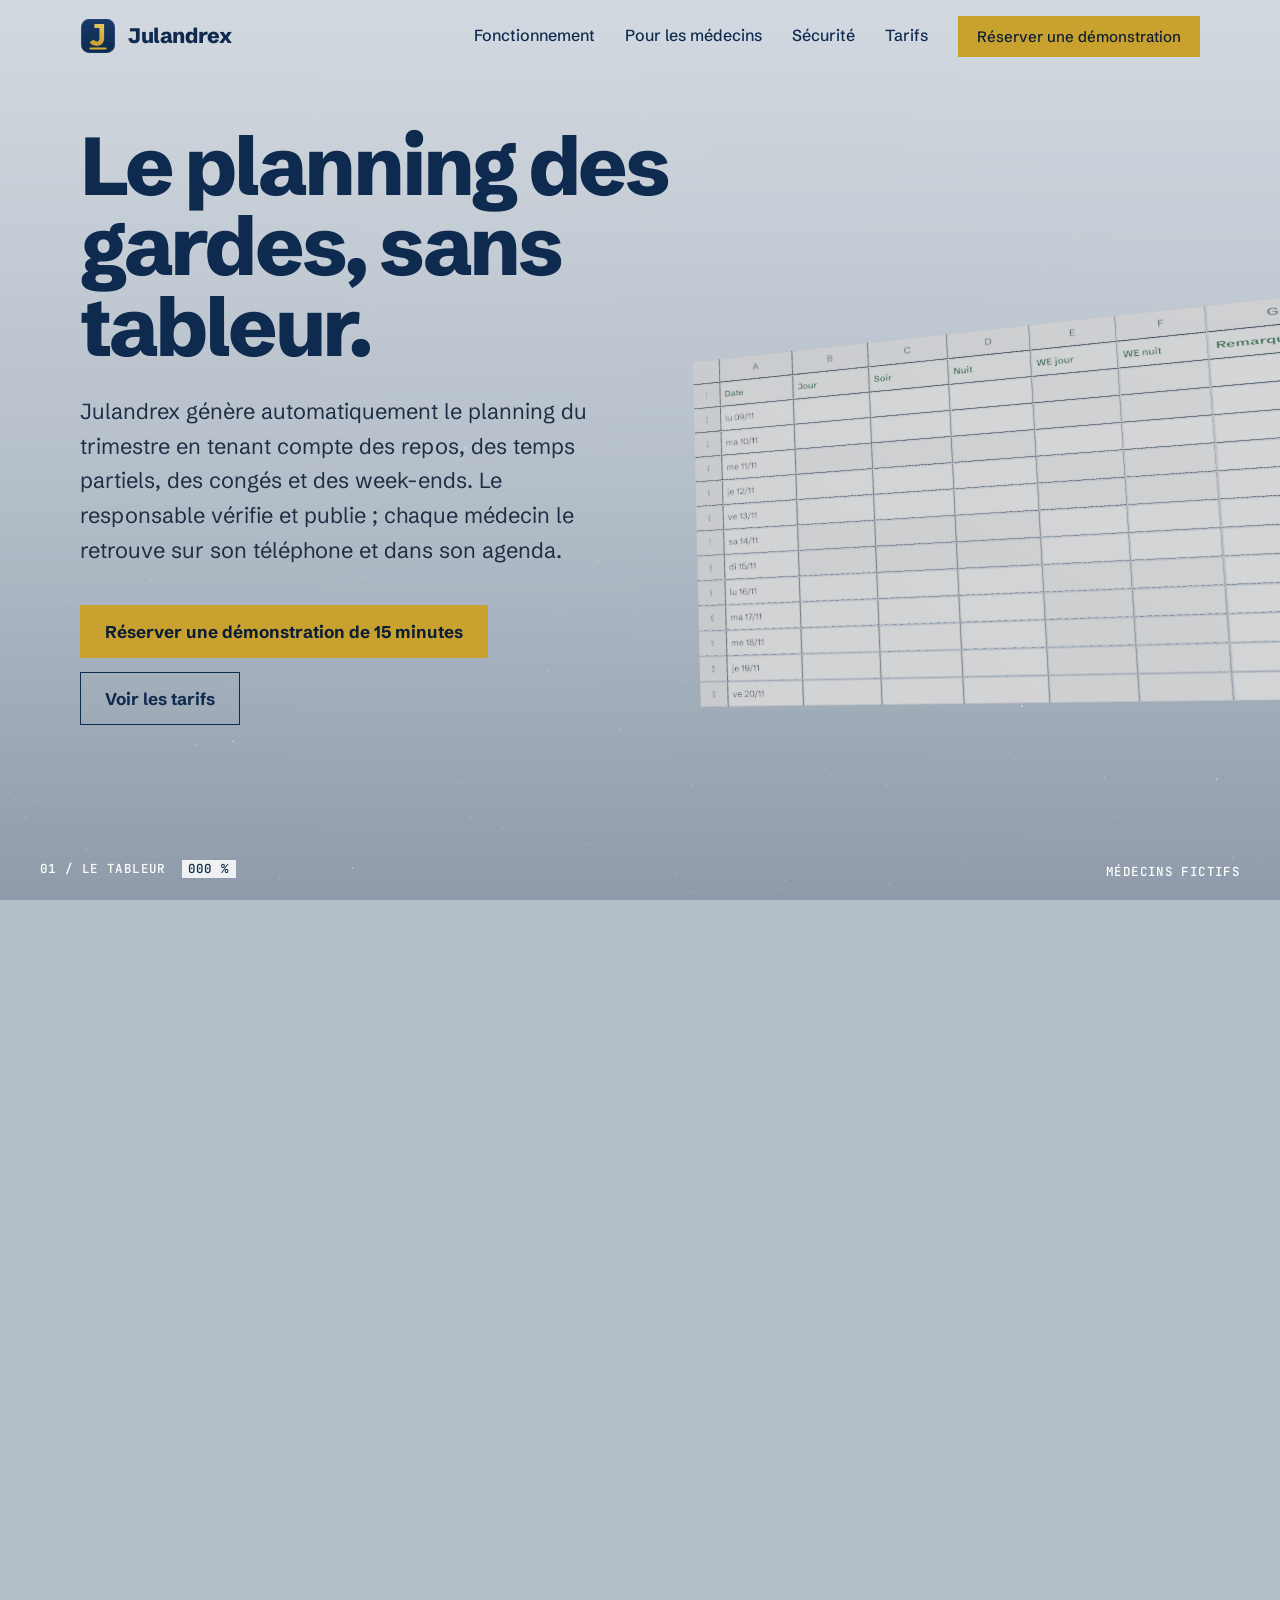
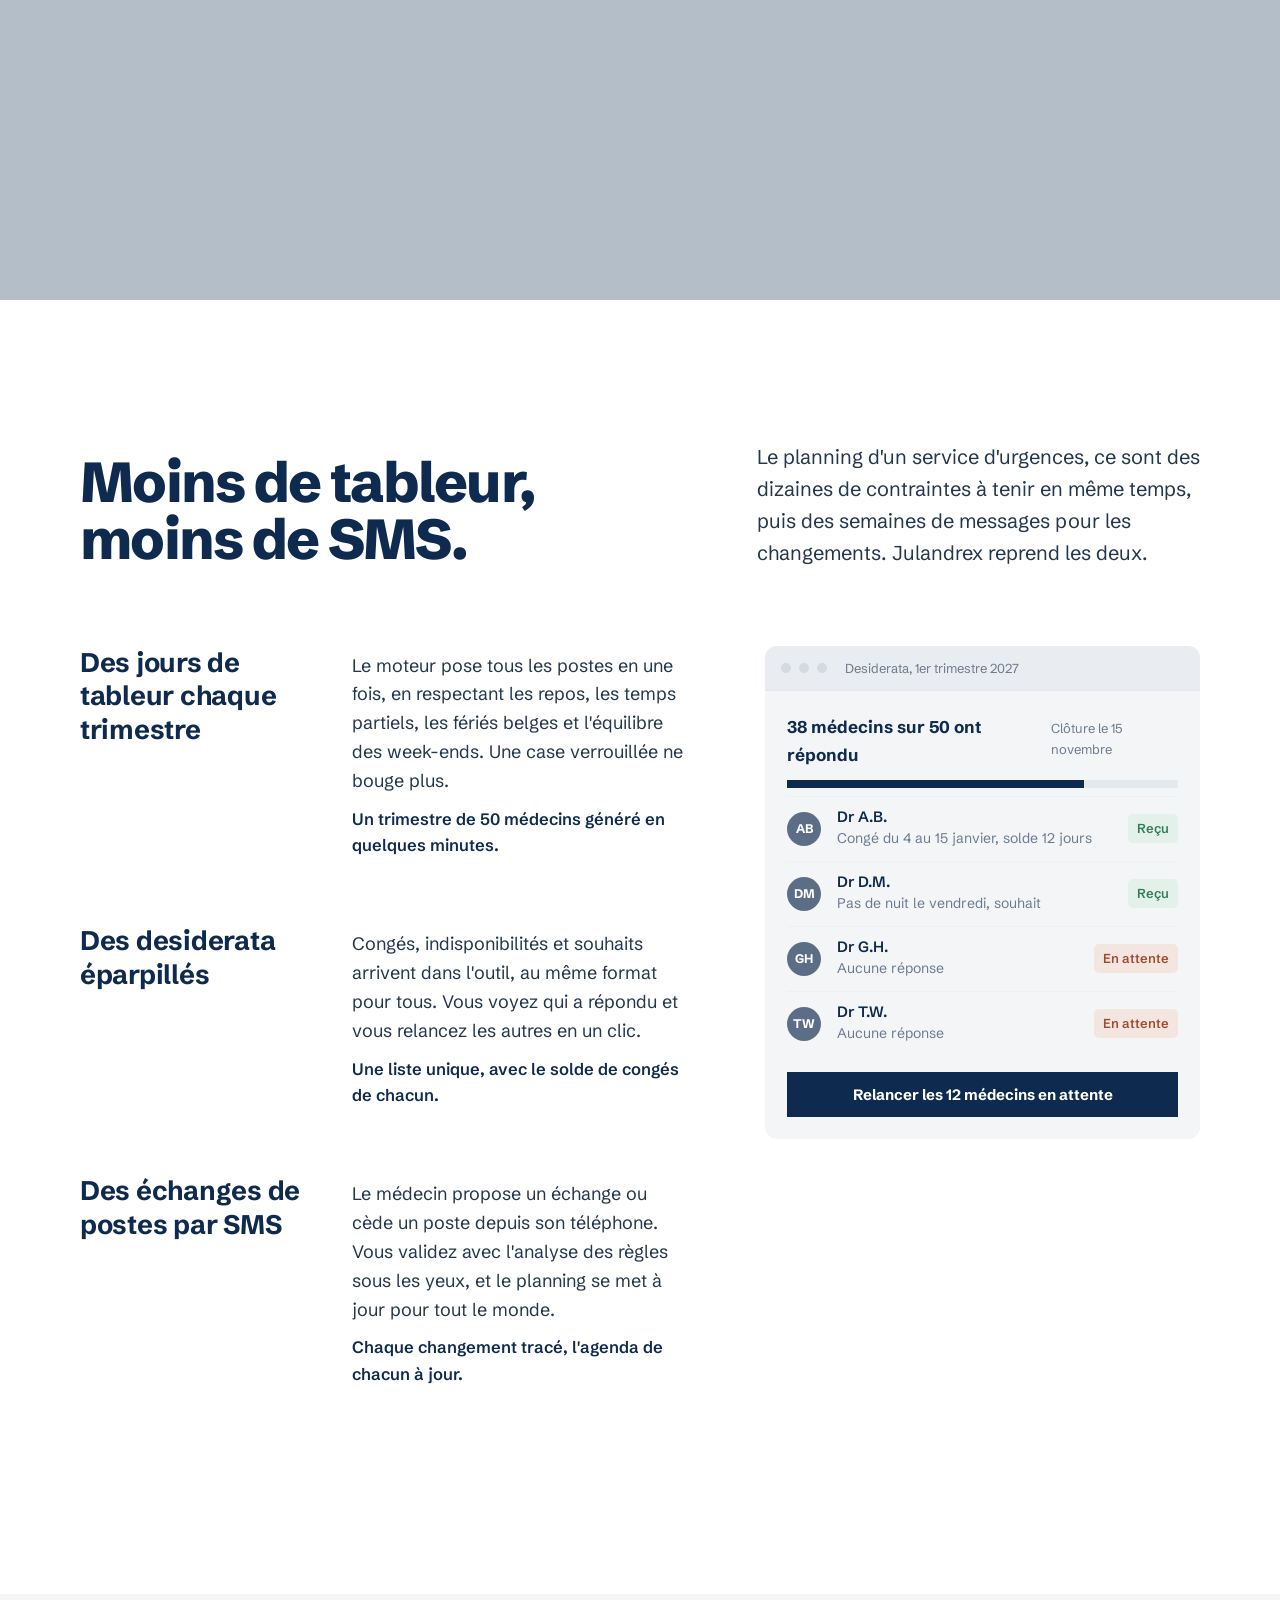
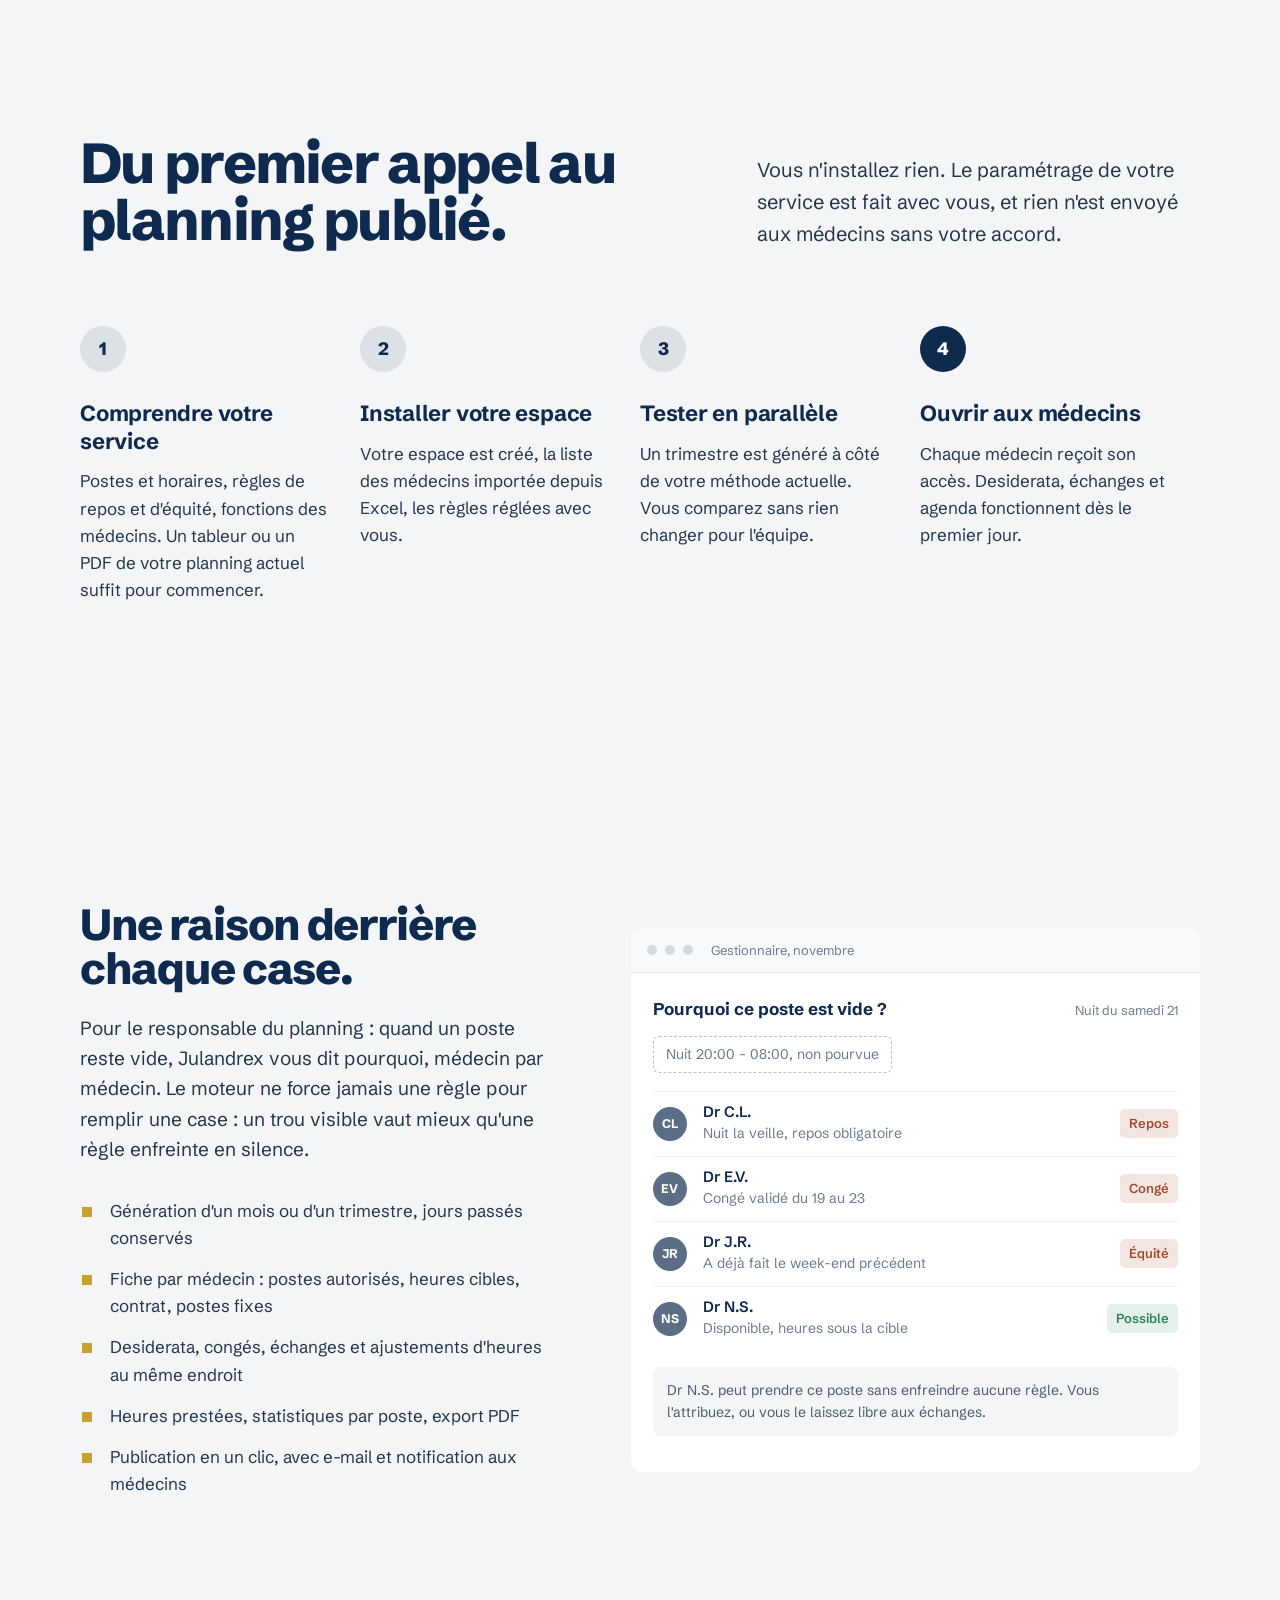
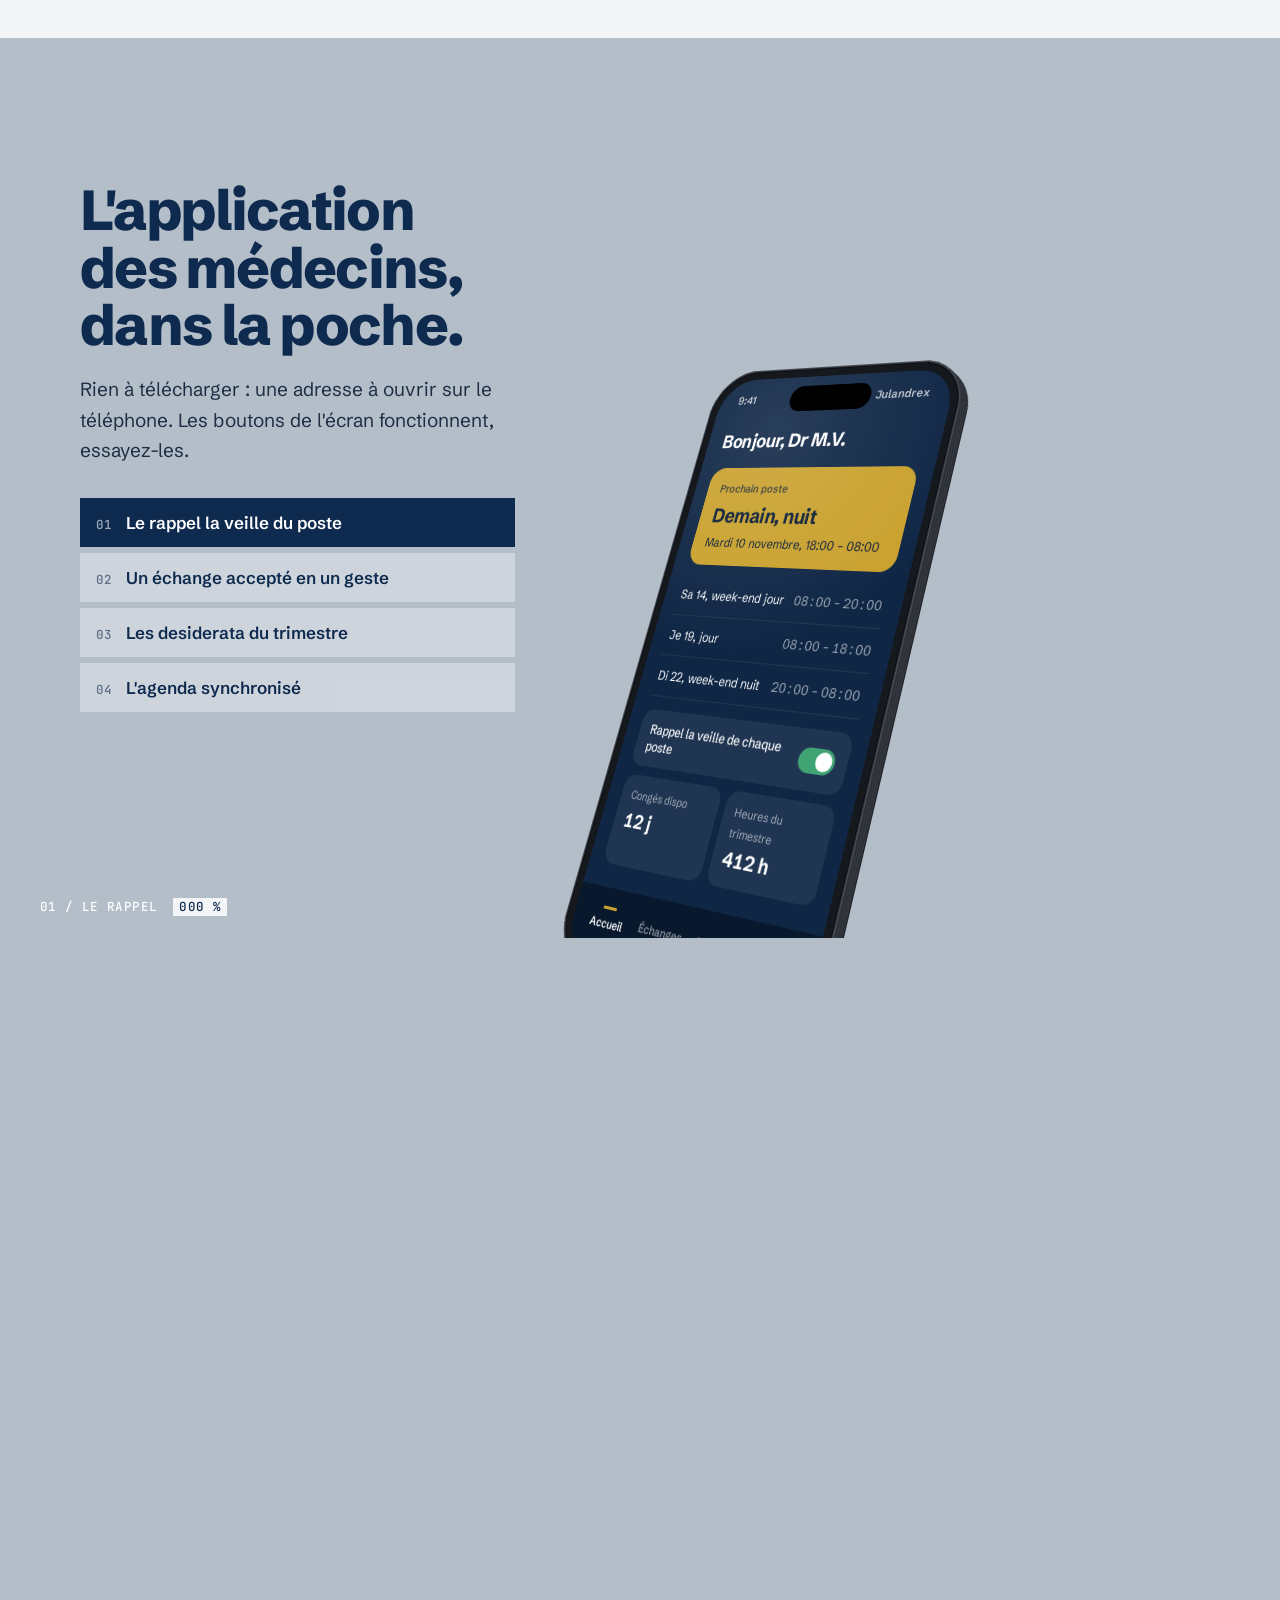
==== index.html @ 70b23b24 "Chapitre 05 du film : un medecin malade, postes repris en deux clics Co-Authored-By: Claude Opus 5.5" ====
<!doctype html>
<html lang="fr-BE" class="no-js">
<head>
<meta charset="utf-8">
<meta name="viewport" content="width=device-width, initial-scale=1">
<title>Julandrex, planning des gardes</title>
<meta name="description" content="Julandrex construit le planning des gardes de votre service selon ses règles, et chaque médecin le consulte sur son téléphone : desiderata, échanges, agenda. Conçu par un urgentiste belge.">
<meta property="og:title" content="Julandrex, planning des gardes">
<meta property="og:description" content="Le trimestre construit selon les règles du service. Chaque médecin le reçoit sur son téléphone.">
<meta property="og:type" content="website">
<meta property="og:locale" content="fr_BE">
<meta property="og:image" content="assets/julandrex-logo-256.png">
<meta name="theme-color" content="#0A1D36">
<link rel="icon" href="assets/julandrex-logo.svg" type="image/svg+xml">
<link rel="apple-touch-icon" href="assets/julandrex-logo-256.png">
<link rel="stylesheet" href="assets/fonts.css">
<link rel="stylesheet" href="assets/style.css">
<script>document.documentElement.className = "js";</script>
</head>
<body>

<header class="entete">
  <div class="wrap">
    <a class="marque" href="./" aria-label="Julandrex, accueil"><img src="assets/julandrex-logo.svg" alt="" width="36" height="36">Julandrex</a>
    <button class="burger" aria-label="Menu" aria-expanded="false" aria-controls="nav"><svg viewBox="0 0 24 24" fill="none" stroke="currentColor" stroke-width="2" stroke-linecap="round"><path d="M4 7h16M4 12h16M4 17h16"/></svg></button>
    <nav class="nav" id="nav" aria-label="Navigation principale">
      <a href="#fonctionnement">Fonctionnement</a>
      <a href="#medecins">Pour les médecins</a>
      <a href="#securite">Sécurité</a>
      <a href="#tarifs">Tarifs</a>
      <a class="btn btn-or" href="#demo">Réserver une démonstration</a>
    </nav>
  </div>
</header>

<main id="contenu">

<!-- Premier écran : le planning se construit bloc par bloc au défilement -->
<section class="ouverture" id="scene" aria-labelledby="titre">
  <div class="scene-pin">
    <div class="scene-texte wrap">
      <h1 id="titre">Le planning des gardes, sans tableur.</h1>
      <p class="chapeau">Julandrex génère automatiquement le planning du trimestre en tenant compte des repos, des temps partiels, des congés et des week-ends. Le responsable vérifie et publie ; chaque médecin le retrouve sur son téléphone et dans son agenda.</p>
      <div class="actions">
        <a class="btn btn-or" href="#demo">Réserver une démonstration de 15 minutes</a>
        <a class="btn btn-ligne" href="#tarifs">Voir les tarifs</a>
      </div>
      <ul class="preuve">
        <li><span>En service depuis</span> <b>septembre 2026</b></li>
        <li><span>Testé dans un service d'urgences de</span> <b>50 médecins</b></li>
        <li><span>Hébergé à</span> <b>Francfort (UE)</b></li>
      </ul>
    </div>

    <div class="scene-plateau">
      <div class="tableau-cadre" id="plateau" data-ui>
        <div class="tableau-barre">
          <div class="titre">Urgences, <span id="periode-txt">du 9 au 22 novembre</span><span id="etat-gen">Génération en cours</span></div>
          <div class="compteur"><b id="compte">0</b> / <span id="total">37</span> postes attribués</div>
        </div>
        <div class="tableau-defile" tabindex="0" aria-label="Tableau de garde">
          <div class="grille" id="grille" role="img"></div>
        </div>
        <ul class="regles" aria-label="Règles du service">
          <li><svg viewBox="0 0 20 20" fill="none" stroke="currentColor" stroke-width="2.2" stroke-linecap="round" stroke-linejoin="round"><path d="M4 10.5l4 4 8-9"/></svg>Repos complet le lendemain d'une nuit</li>
          <li><svg viewBox="0 0 20 20" fill="none" stroke="currentColor" stroke-width="2.2" stroke-linecap="round" stroke-linejoin="round"><path d="M4 10.5l4 4 8-9"/></svg>Jamais deux nuits de suite</li>
          <li><svg viewBox="0 0 20 20" fill="none" stroke="currentColor" stroke-width="2.2" stroke-linecap="round" stroke-linejoin="round"><path d="M4 10.5l4 4 8-9"/></svg>Postes répartis selon le temps de travail</li>
          <li><svg viewBox="0 0 20 20" fill="none" stroke="currentColor" stroke-width="2.2" stroke-linecap="round" stroke-linejoin="round"><path d="M4 10.5l4 4 8-9"/></svg>Le 11 novembre couvert comme un dimanche</li>
        </ul>
      </div>
    </div>

    <canvas class="film-toile" aria-hidden="true"></canvas>
    <div class="film-chap" data-de="0.12" data-a="0.27">
      <p class="film-grand">Chaque trimestre, le même tableur.</p>
      <p class="film-petit">Des dizaines de noms placés à la main, case par case, en vérifiant les repos de tête.</p>
    </div>
    <div class="film-chap" data-de="0.27" data-a="0.45">
      <p class="film-grand">Un congé, un échange : tout est à refaire.</p>
      <p class="film-petit">Une absence suffit pour défaire la moitié du planning et créer des conflits qu'on découvre trop tard.</p>
    </div>
    <div class="film-chap film-chap-centre" data-de="0.46" data-a="0.6">
      <p class="film-grand">Un clic, et le planning se génère.</p>
      <p class="film-petit">Le moteur place chaque poste en tenant les repos, les temps partiels, les congés validés et l'équité des week-ends. Vous vérifiez, vous publiez.</p>
    </div>
    <div class="film-chap" data-phase="5" data-de="0.02" data-a="0.3">
      <p class="film-grand">Un médecin tombe malade ?</p>
      <p class="film-petit">Vous déclarez l'absence : ses postes se libèrent, et Julandrex propose pour chacun les collègues qui peuvent le reprendre sans enfreindre de règle.</p>
    </div>
    <p class="film-remp-etat" aria-hidden="true">2 postes repris, 0 règle enfreinte. Les remplaçants sont prévenus à la publication.</p>
    <div class="film-gen" aria-hidden="true"><span class="film-gen-btn">Générer le trimestre</span><span id="film-gen-etat">prêt</span></div>
    <svg class="film-traits" aria-hidden="true"></svg>
    <div class="film-etiquettes"></div>
    <div class="film-bulle" hidden></div>
    <p class="film-hud film-hud-g" aria-hidden="true"><span id="film-chap">01 / Le tableur</span><b id="film-pct">000 %</b></p>
    <p class="film-hud film-hud-d" aria-hidden="true"><span id="film-aide">Survolez le planning</span><span>Médecins fictifs</span></p>
    <p class="hud hud-gauche" aria-hidden="true"><span id="hud-phase">Faites défiler pour construire le planning</span><b id="hud-pct">0 %</b></p>
    <p class="hud hud-droite"><span><i></i>En or, les postes de Dr M.V., ceux qu'il retrouve sur son téléphone.</span><span>Médecins fictifs, exemple d'illustration.</span></p>
  </div>
</section>

<!-- Ce que l'outil remplace -->
<section class="avant" aria-labelledby="t-avant">
  <div class="wrap">
    <div class="sect-tete">
      <h2 id="t-avant" class="rev">Moins de tableur, moins de SMS.</h2>
      <p class="rev">Le planning d'un service d'urgences, ce sont des dizaines de contraintes à tenir en même temps, puis des semaines de messages pour les changements. Julandrex reprend les deux.</p>
    </div>
    <div class="avant-corps">
      <div class="situations">
        <div class="situation rev">
          <h3>Des jours de tableur chaque trimestre</h3>
          <div>
            <p>Le moteur pose tous les postes en une fois, en respectant les repos, les temps partiels, les fériés belges et l'équilibre des week-ends. Une case verrouillée ne bouge plus.</p>
            <p class="apres">Un trimestre de 50 médecins généré en quelques minutes.</p>
          </div>
        </div>
        <div class="situation rev">
          <h3>Des desiderata éparpillés</h3>
          <div>
            <p>Congés, indisponibilités et souhaits arrivent dans l'outil, au même format pour tous. Vous voyez qui a répondu et vous relancez les autres en un clic.</p>
            <p class="apres">Une liste unique, avec le solde de congés de chacun.</p>
          </div>
        </div>
        <div class="situation rev">
          <h3>Des échanges de postes par SMS</h3>
          <div>
            <p>Le médecin propose un échange ou cède un poste depuis son téléphone. Vous validez avec l'analyse des règles sous les yeux, et le planning se met à jour pour tout le monde.</p>
            <p class="apres">Chaque changement tracé, l'agenda de chacun à jour.</p>
          </div>
        </div>
      </div>
      <div class="fenetre rev" data-ui aria-label="Exemple : suivi des desiderata du trimestre">
        <div class="fenetre-barre"><i></i><i></i><i></i><span>Desiderata, 1er trimestre 2027</span></div>
        <div class="fenetre-corps">
          <div class="pourquoi-titre"><b>38 médecins sur 50 ont répondu</b><span>Clôture le 15 novembre</span></div>
          <div class="jauge" aria-hidden="true"><i style="width:76%"></i></div>
          <ul class="raisons">
            <li><span class="av">AB</span><span><span class="nom">Dr A.B.</span><span class="motif">Congé du 4 au 15 janvier, solde 12 jours</span></span><span class="etat ok">Reçu</span></li>
            <li><span class="av">DM</span><span><span class="nom">Dr D.M.</span><span class="motif">Pas de nuit le vendredi, souhait</span></span><span class="etat ok">Reçu</span></li>
            <li><span class="av">GH</span><span><span class="nom">Dr G.H.</span><span class="motif">Aucune réponse</span></span><span class="etat">En attente</span></li>
            <li><span class="av">TW</span><span><span class="nom">Dr T.W.</span><span class="motif">Aucune réponse</span></span><span class="etat">En attente</span></li>
          </ul>
          <button class="relance" type="button">Relancer les 12 médecins en attente</button>
          <p class="relance-ok" role="status" hidden>Relance envoyée par e-mail et notification.</p>
        </div>
      </div>
    </div>
  </div>
</section>

<!-- Fonctionnement -->
<section id="fonctionnement" aria-labelledby="t-fonc">
  <div class="wrap">
    <div class="sect-tete">
      <h2 id="t-fonc" class="rev">Du premier appel au planning publié.</h2>
      <p class="rev">Vous n'installez rien. Le paramétrage de votre service est fait avec vous, et rien n'est envoyé aux médecins sans votre accord.</p>
    </div>
    <ol class="etapes">
      <li class="rev"><h3>Comprendre votre service</h3><p>Postes et horaires, règles de repos et d'équité, fonctions des médecins. Un tableur ou un PDF de votre planning actuel suffit pour commencer.</p></li>
      <li class="rev"><h3>Installer votre espace</h3><p>Votre espace est créé, la liste des médecins importée depuis Excel, les règles réglées avec vous.</p></li>
      <li class="rev"><h3>Tester en parallèle</h3><p>Un trimestre est généré à côté de votre méthode actuelle. Vous comparez sans rien changer pour l'équipe.</p></li>
      <li class="rev"><h3>Ouvrir aux médecins</h3><p>Chaque médecin reçoit son accès. Desiderata, échanges et agenda fonctionnent dès le premier jour.</p></li>
    </ol>
  </div>
</section>

<!-- Deux côtés -->
<section class="cotes" id="responsable" aria-label="Le responsable du planning">
  <div class="wrap">
    <div class="cote">
      <div class="cote-texte">
        <h2 class="rev">Une raison derrière chaque case.</h2>
        <p class="rev">Pour le responsable du planning : quand un poste reste vide, Julandrex vous dit pourquoi, médecin par médecin. Le moteur ne force jamais une règle pour remplir une case : un trou visible vaut mieux qu'une règle enfreinte en silence.</p>
        <ul class="points rev">
          <li>Génération d'un mois ou d'un trimestre, jours passés conservés</li>
          <li>Fiche par médecin : postes autorisés, heures cibles, contrat, postes fixes</li>
          <li>Desiderata, congés, échanges et ajustements d'heures au même endroit</li>
          <li>Heures prestées, statistiques par poste, export PDF</li>
          <li>Publication en un clic, avec e-mail et notification aux médecins</li>
        </ul>
      </div>
      <div class="fenetre rev" data-ui aria-label="Exemple : fenêtre « Pourquoi ce poste est vide ? »">
        <div class="fenetre-barre"><i></i><i></i><i></i><span>Gestionnaire, novembre</span></div>
        <div class="fenetre-corps">
          <div class="pourquoi-titre"><b>Pourquoi ce poste est vide ?</b><span>Nuit du samedi 21</span></div>
          <span class="vide">Nuit 20:00 – 08:00, non pourvue</span>
          <ul class="raisons">
            <li><span class="av">CL</span><span><span class="nom">Dr C.L.</span><span class="motif">Nuit la veille, repos obligatoire</span></span><span class="etat">Repos</span></li>
            <li><span class="av">EV</span><span><span class="nom">Dr E.V.</span><span class="motif">Congé validé du 19 au 23</span></span><span class="etat">Congé</span></li>
            <li><span class="av">JR</span><span><span class="nom">Dr J.R.</span><span class="motif">A déjà fait le week-end précédent</span></span><span class="etat">Équité</span></li>
            <li><span class="av">NS</span><span><span class="nom">Dr N.S.</span><span class="motif">Disponible, heures sous la cible</span></span><span class="etat ok">Possible</span></li>
          </ul>
          <p class="fenetre-pied">Dr N.S. peut prendre ce poste sans enfreindre aucune règle. Vous l'attribuez, ou vous le laissez libre aux échanges.</p>
        </div>
      </div>
    </div>
  </div>
</section>

<!-- L'application des médecins : téléphone en 3D, écrans cliquables, piloté par le défilement -->
<section class="appli" id="medecins" aria-labelledby="t-appli">
  <div class="appli-pin">
    <canvas class="appli-neige" aria-hidden="true"></canvas>

    <div class="appli-texte">
      <h2 id="t-appli">L'application des médecins, dans la poche.</h2>
      <p>Rien à télécharger : une adresse à ouvrir sur le téléphone. Les boutons de l'écran fonctionnent, essayez-les.</p>
      <ol class="appli-etapes">
        <li><button type="button" data-etape="0">Le rappel la veille du poste</button></li>
        <li><button type="button" data-etape="1">Un échange accepté en un geste</button></li>
        <li><button type="button" data-etape="2">Les desiderata du trimestre</button></li>
        <li><button type="button" data-etape="3">L'agenda synchronisé</button></li>
      </ol>
    </div>

    <div class="appli-scene">
      <div class="tel" id="tel">
        <div class="tel-couche" style="--z:-2px"></div><div class="tel-couche" style="--z:-4px"></div><div class="tel-couche" style="--z:-6px"></div>
        <div class="tel-couche" style="--z:-8px"></div><div class="tel-couche" style="--z:-10px"></div><div class="tel-couche" style="--z:-12px"></div>
        <div class="tel-couche" style="--z:-14px"></div><div class="tel-couche tel-dos" style="--z:-16px"></div>
        <div class="tel-face">
          <div class="tel-ecran" data-ui>
            <div class="tel-ilot"></div>
            <div class="tel-statut"><span>9:41</span><span>Julandrex</span></div>
            <div class="tel-notif" id="tel-notif" role="status"><b>Julandrex, maintenant</b><span>Rappel : demain, nuit 18:00 – 08:00</span></div>
            <button type="button" class="tel-notif tel-notif-echange" id="tel-notif-echange"><b>Julandrex, demande d'échange</b><span>Dr K.O. vous propose sa nuit du mardi 17 contre votre jour du jeudi 19. Touchez pour répondre.</span></button>

            <div class="vues">
              <section class="vue actif" data-vue="accueil" aria-label="Accueil">
                <h4>Bonjour, Dr M.V.</h4>
                <div class="carte-or" id="cible-prochain"><small>Prochain poste</small><b>Demain, nuit</b><span>Mardi 10 novembre, 18:00 – 08:00</span></div>
                <ul class="liste">
                  <li><span>Sa 14, week-end jour</span><span>08:00 – 20:00</span></li>
                  <li><span>Je 19, jour</span><span>08:00 – 18:00</span></li>
                  <li><span>Di 22, week-end nuit</span><span>20:00 – 08:00</span></li>
                </ul>
                <button class="bascule" type="button" id="btn-rappel" aria-pressed="true"><span>Rappel la veille de chaque poste</span><i></i></button>
                <div class="tuiles-mini"><div><small>Congés dispo</small><b>12 j</b></div><div><small>Heures du trimestre</small><b>412 h</b></div></div>
              </section>

              <section class="vue" data-vue="echange" aria-label="Échanges">
                <h4>Échanges</h4>
                <div class="demande-tel" id="cible-echange">
                  <b>Dr K.O. vous propose un échange</b>
                  <p>Sa nuit du mardi 17 contre votre jour du jeudi 19.</p>
                  <ul class="controles"><li>Repos respecté pour vous deux</li><li>Postes autorisés pour vous deux</li></ul>
                  <div class="choix-tel"><button type="button" class="oui" id="btn-accepter">Accepter</button><button type="button" class="non" id="btn-refuser">Refuser</button></div>
                  <ol class="suivi" id="suivi-echange">
                    <li>Accepté par vous</li><li>Validé par le responsable</li><li>Agendas mis à jour</li>
                  </ol>
                  <p class="refus" hidden>Refusé. Dr K.O. est prévenu.</p>
                </div>
                <button class="lien-tel" type="button" id="btn-proposer">Proposer un de mes postes à tous les collègues libres</button>
                <p class="lien-ok" hidden>Envoyé à 6 collègues disponibles.</p>
              </section>

              <section class="vue" data-vue="souhaits" aria-label="Desiderata">
                <h4>Desiderata, 1er trimestre</h4>
                <div class="mois-entete"><b>Janvier 2027</b><span>Solde : <em id="solde">12</em> jours</span></div>
                <div class="cal" id="cal" role="grid" aria-label="Janvier 2027"></div>
                <div class="legende-cal"><span><i class="l-conge"></i>Congé</span><span><i class="l-indispo"></i>Indisponible</span><span>Touchez un jour</span></div>
                <button type="button" class="envoyer" id="btn-envoyer">Envoyer mes souhaits</button>
                <p class="envoye" hidden>Envoyé. Réponse du responsable le 15 décembre.</p>
              </section>

              <section class="vue" data-vue="agenda" aria-label="Agenda">
                <h4>Mon agenda</h4>
                <p class="synchro"><i></i>Synchronisé avec Google Agenda</p>
                <ol class="agenda" id="cible-agenda">
                  <li><time>Ma 10</time><span class="ev ev-nuit">Nuit, Urgences<small>18:00 – 08:00</small></span></li>
                  <li><time>Sa 14</time><span class="ev">Week-end jour, Urgences<small>08:00 – 20:00</small></span></li>
                  <li><time>Ma 17</time><span class="ev ev-nuit ev-neuf">Nuit, Urgences<small>échange avec Dr K.O.</small></span></li>
                  <li><time>Di 22</time><span class="ev ev-nuit">Week-end nuit, Urgences<small>20:00 – 08:00</small></span></li>
                </ol>
                <button type="button" class="envoyer" id="btn-lien">Copier mon lien d'agenda</button>
                <p class="envoye" id="lien-copie" hidden>Lien copié. À coller dans Google ou Apple.</p>
              </section>
            </div>

            <nav class="onglets" aria-label="Menu de l'application">
              <button type="button" data-vue="accueil" class="actif">Accueil</button>
              <button type="button" data-vue="echange">Échanges</button>
              <button type="button" data-vue="souhaits">Souhaits</button>
              <button type="button" data-vue="agenda">Agenda</button>
            </nav>
            <span class="doigt" aria-hidden="true"></span>
          </div>
          <div class="tel-reflet" aria-hidden="true"></div>
        </div>
      </div>
    </div>

    <svg class="appli-traits" aria-hidden="true"><polyline id="appli-ligne"/><path id="appli-croix"/><circle id="appli-point" r="3"/></svg>
    <div class="appli-etiquettes" aria-hidden="true">
      <div class="film-etiquette" data-etape="0" data-cible="#tel-notif"><b>RAPPEL_01</b><span>Un rappel la veille</span><small>notification avant chaque poste</small></div>
      <div class="film-etiquette" data-etape="1" data-cible="#btn-accepter"><b>ECHANGE_02</b><span>Demande d'échange notifiée</span><small>acceptée en un geste, règles revérifiées</small></div>
      <div class="film-etiquette" data-etape="2" data-cible="#cal"><b>SOUHAITS_03</b><span>Desiderata en deux minutes</span><small>congés et indisponibilités du trimestre</small></div>
      <div class="film-etiquette" data-etape="3" data-cible="#cible-agenda"><b>AGENDA_04</b><span>Dans son agenda</span><small>Google ou Apple, mis à jour automatiquement</small></div>
    </div>
    <p class="appli-hud" aria-hidden="true"><span id="appli-chap">01 / Le rappel</span><b id="appli-pct">000 %</b></p>
  </div>
</section>

<!-- Sécurité -->
<section class="securite" id="securite" aria-labelledby="t-secu">
  <div class="wrap">
    <div class="sect-tete">
      <h2 id="t-secu" class="rev">Vos données restent en Europe.</h2>
      <p class="rev">Aucune donnée de patient. Seulement les plannings, les congés et les coordonnées des médecins, avec un cadre écrit pour chacune.</p>
    </div>
    <div class="garanties">
      <div class="garantie rev"><h3>Hébergé dans l'Union européenne</h3><p>Base de données à Francfort, copie de sauvegarde chiffrée, restauration testée.</p></div>
      <div class="garantie rev"><h3>Accès protégés</h3><p>Double authentification obligatoire pour les responsables, mots de passe hachés, journal des accès.</p></div>
      <div class="garantie rev"><h3>Hôpitaux cloisonnés</h3><p>Chaque hôpital ne voit que ses données. Le cloisonnement est vérifié par une batterie de tests.</p></div>
      <div class="garantie rev"><h3>RGPD</h3><p>Conditions et notice propres à votre hôpital, purges automatiques, export complet de vos données à tout moment.</p></div>
      <div class="garantie rev"><h3>Contrat de sous-traitance</h3><p>Convention et contrat article 28 : votre hôpital reste responsable du traitement, Julandrex est sous-traitant.</p></div>
      <div class="garantie rev"><h3>NIS2</h3><p>Auto-évaluation CyberFundamentals Basic et analyse de risques, transmises sur demande à votre DPO.</p></div>
    </div>
    <p class="note">Votre DPO veut le dossier complet avant la démonstration ? <a class="lien" href="#demo">Demandez la fiche sécurité et conformité</a>.</p>
  </div>
</section>

<!-- Origine -->
<section class="origine" aria-labelledby="t-origine">
  <div class="wrap">
    <div>
      <h2 id="t-origine" class="sr">D'où vient Julandrex</h2>
      <blockquote class="rev">« J'ai créé Julandrex pour aider mon équipe : un planning clair pour chacun, une information qui circule sans détour, et plus de temps pour soigner. »</blockquote>
      <p class="signature"><b>Dr Giuseppe Sorce</b>Médecin urgentiste, concepteur de Julandrex</p>
    </div>
    <dl class="faits rev">
      <div><dt>Premier service équipé</dt><dd>Urgences en Belgique</dd></div>
      <div><dt>Testé dans un service de</dt><dd>50 médecins</dd></div>
      <div><dt>En service depuis</dt><dd>septembre 2026</dd></div>
      <div><dt>Fériés et fuseau</dt><dd>Belges et heure de Bruxelles</dd></div>
      <div><dt>Langue</dt><dd>Français</dd></div>
    </dl>
  </div>
</section>

<!-- Tarifs -->
<section class="tarifs" id="tarifs" aria-labelledby="t-tarifs">
  <div class="wrap">
    <div class="sect-tete">
      <h2 id="t-tarifs" class="rev">Un prix selon la taille du service.</h2>
      <p class="rev">Toutes les fonctions sont comprises, pour le responsable comme pour les médecins. Un trimestre d'essai en parallèle, sans abonnement, avant de vous décider.</p>
    </div>

    <div class="calcul rev">
      <div class="calcul-reglage">
        <label for="effectif">Médecins actifs dans le service</label>
        <p class="aide">Ceux qui figurent au planning, assistants compris.</p>
        <div class="effectif"><output id="effectif-val" for="effectif">50</output><span>médecins</span></div>
        <input type="range" id="effectif" min="5" max="120" step="1" value="50">
        <div class="echelle" aria-hidden="true"><span style="left:0.0%">5</span><span style="left:8.7%">15</span><span style="left:30.43%">40</span><span style="left:65.22%">80</span><span style="left:100.0%">120+</span></div>
        <div class="periode" role="group" aria-label="Période de paiement">
          <button type="button" data-p="mensuel" aria-pressed="true">Mensuel</button>
          <button type="button" data-p="annuel" aria-pressed="false">Annuel <span class="gain">2 mois offerts</span></button>
        </div>
      </div>
      <div class="calcul-prix" aria-live="polite">
        <div class="formule" id="formule-nom"></div>
        <div class="montant"><b id="montant"></b><span id="unite"></span></div>
        <p class="detail" id="detail"></p>
        <a class="btn btn-or" id="btn-souscrire" href="commander.html">Commander cette formule</a>
        <p class="sous-btn">Paiement sur facture, par virement. <a href="#demo">Commencer par l'essai</a></p>
      </div>
    </div>

    <div class="inclus rev">
      <div>
        <h3>Compris dans l'abonnement</h3>
        <ul>
          <li><span>Médecins, postes et règles</span><span>Illimités</span></li>
          <li><span>Outil du responsable et application des médecins</span><span>Inclus</span></li>
          <li><span>E-mails, notifications, agenda</span><span>Inclus</span></li>
          <li><span>Hébergement UE et sauvegardes</span><span>Inclus</span></li>
          <li><span>Support par e-mail</span><span>Réponse sous 1 jour ouvrable</span></li>
        </ul>
      </div>
      <div>
        <h3>Mise en route et services</h3>
        <ul>
          <li><span>Essai d'un trimestre en parallèle</span><span>Sans abonnement</span></li>
          <li><span>Paramétrage et import des médecins</span><span>600 € HTVA, offert sur 12 mois</span></li>
          <li><span>Paiement annuel</span><span>12 mois pour le prix de 10</span></li>
          <li><span>Travaux sur demande (saisies, exports particuliers)</span><span>70 € HTVA de l'heure</span></li>
          <li><span>Plusieurs services ou sites</span><span>Sur devis</span></li>
        </ul>
      </div>
    </div>
  </div>
</section>

<!-- Questions -->
<section class="faq" aria-labelledby="t-faq">
  <div class="wrap">
    <h2 id="t-faq" class="rev">Questions fréquentes</h2>
    <div class="liste rev">
      <details><summary>Faut-il installer quelque chose à l'hôpital ?</summary><p>Non. Le responsable travaille dans son navigateur, les médecins sur leur téléphone. Aucun accès à votre réseau ni à votre dossier patient n'est nécessaire.</p></details>
      <details><summary>Le moteur peut-il imposer un planning ?</summary><p>Non. Julandrex propose, le responsable décide. Les cases verrouillées ne bougent pas, et rien n'est publié ni envoyé aux médecins sans votre action.</p></details>
      <details><summary>Nos règles sont particulières. Est-ce que ça marchera ?</summary><p>Les règles de repos, d'équité, de temps partiel, de postes autorisés et de week-ends se règlent par service. Pendant l'essai, un trimestre réel est généré à côté du vôtre : vous jugez sur pièce.</p></details>
      <details><summary>Les assistants sont-ils pris en compte ?</summary><p>Oui. Leurs postes autorisés et leurs heures cibles sont propres à leur fiche, et le relevé des heures du trimestre est disponible pour le suivi de la loi du 12 décembre 2010.</p></details>
      <details><summary>Comment se passe le paiement pour un hôpital ?</summary><p>Le plus souvent sur facture, avec votre numéro de bon de commande, par virement à 30 jours. Le paiement par carte ou par domiciliation SEPA sera aussi proposé.</p></details>
      <details><summary>Et si nous arrêtons ?</summary><p>L'abonnement mensuel s'arrête à la fin du mois en cours. Vous recevez l'export complet de vos données, puis elles sont effacées selon le contrat de sous-traitance.</p></details>
    </div>
  </div>
</section>

<!-- Démonstration -->
<section class="demo" id="demo" aria-labelledby="t-demo">
  <div class="wrap">
    <div>
      <h2 id="t-demo" class="rev">Quinze minutes pour juger.</h2>
      <p>Je vous montre la génération d'un trimestre, la vue d'un médecin et un échange de postes, sur un hôpital de démonstration. Ensuite, si vous le souhaitez, on prépare l'essai avec votre planning actuel.</p>
      <p class="direct">Vous préférez écrire directement ? <a href="mailto:sorcegiuseppepro@gmail.com">sorcegiuseppepro@gmail.com</a></p>
    </div>
    <form class="formulaire rev" id="form-demo" novalidate>
      <div class="duo">
        <div class="champ"><label for="d-nom">Nom *</label><input id="d-nom" name="nom" autocomplete="name" required></div>
        <div class="champ"><label for="d-fonction">Fonction</label><input id="d-fonction" name="fonction" placeholder="Chef de service, responsable du planning…"></div>
      </div>
      <div class="duo">
        <div class="champ"><label for="d-hopital">Hôpital et service *</label><input id="d-hopital" name="hopital" autocomplete="organization" required></div>
        <div class="champ"><label for="d-taille">Nombre de médecins</label><select id="d-taille" name="taille"><option>Moins de 15</option><option>De 16 à 40</option><option selected>De 41 à 80</option><option>Plus de 80</option></select></div>
      </div>
      <div class="duo">
        <div class="champ"><label for="d-email">E-mail professionnel *</label><input id="d-email" name="email" type="email" autocomplete="email" required></div>
        <div class="champ"><label for="d-tel">Téléphone</label><input id="d-tel" name="tel" type="tel" autocomplete="tel"></div>
      </div>
      <div class="champ"><label for="d-msg">Votre service en quelques mots</label><textarea id="d-msg" name="message" placeholder="Postes, gardes, ce qui vous prend le plus de temps aujourd'hui…"></textarea></div>
      <p class="erreur" role="alert"></p>
      <div><button class="btn btn-or" type="submit">Demander ma démonstration</button></div>
      <p class="mention" id="demo-envoye" hidden role="status">Votre messagerie s'ouvre avec la demande prête à envoyer. Réponse sous un jour ouvrable.</p>
      <p class="mention">Vos coordonnées servent uniquement à vous répondre. <a href="confidentialite.html">Confidentialité</a></p>
    </form>
  </div>
</section>

</main>

<footer class="pied">
  <div class="wrap">
    <div>
      <a class="marque" href="./"><img src="assets/julandrex-logo.svg" alt="" width="36" height="36">Julandrex</a>
      <p>Planning des gardes pour les services hospitaliers. Une aide à la décision : le planning publié reste validé par le responsable du service.</p>
    </div>
    <div>
      <h4>Produit</h4>
      <ul><li><a href="#fonctionnement">Fonctionnement</a></li><li><a href="#securite">Sécurité</a></li><li><a href="#tarifs">Tarifs</a></li><li><a href="commander.html">Commander</a></li></ul>
    </div>
    <div>
      <h4>Informations</h4>
      <ul><li><a href="mentions-legales.html">Mentions légales</a></li><li><a href="confidentialite.html">Confidentialité</a></li><li><a href="conditions.html">Conditions générales</a></li><li><a href="mailto:sorcegiuseppepro@gmail.com">Contact</a></li></ul>
    </div>
    <p class="pied-nom" aria-hidden="true">Julandrex</p>
    <div class="bas"><span>© <span class="annee">2026</span> Julandrex</span><span>Conçu en Belgique, par un médecin urgentiste</span></div>
  </div>
</footer>

<script src="assets/config.js"></script>
<script src="assets/site.js"></script>
<script src="assets/appli.js"></script>
<script type="module" src="assets/film.js"></script>
</body>
</html>
---- assets/fonts.css ----
/* Schibsted Grotesk (SIL Open Font License), servie par le site : aucun appel à Google. */
/* latin-ext */
@font-face {
  font-family: 'Schibsted Grotesk';
  font-style: normal;
  font-weight: 400 800;
  font-display: swap;
  src: url(fonts/schibsted-grotesk-latin-ext.woff2) format('woff2');
  unicode-range: U+0100-02BA, U+02BD-02C5, U+02C7-02CC, U+02CE-02D7, U+02DD-02FF, U+0304, U+0308, U+0329, U+1D00-1DBF, U+1E00-1E9F, U+1EF2-1EFF, U+2020, U+20A0-20AB, U+20AD-20C4, U+2113, U+2C60-2C7F, U+A720-A7FF;
}
/* latin */
@font-face {
  font-family: 'Schibsted Grotesk';
  font-style: normal;
  font-weight: 400 800;
  font-display: swap;
  src: url(fonts/schibsted-grotesk-latin.woff2) format('woff2');
  unicode-range: U+0000-00FF, U+0131, U+0152-0153, U+02BB-02BC, U+02C6, U+02DA, U+02DC, U+0304, U+0308, U+0329, U+2000-206F, U+20AC, U+2122, U+2191, U+2193, U+2212, U+2215, U+FEFF, U+FFFD;
}

/* JetBrains Mono (SIL Open Font License), pour les étiquettes du film d'ouverture. */
@font-face { font-family: 'JetBrains Mono'; font-style: normal; font-weight: 500; font-display: swap; src: url(fonts/jetbrains-mono-500-latin.woff2) format('woff2'); unicode-range: U+0000-00FF, U+0131, U+0152-0153, U+02BB-02BC, U+02C6, U+02DA, U+02DC, U+2000-206F, U+20AC, U+2122, U+2212; }
---- assets/style.css ----
/* Julandrex, site vitrine. Voir DESIGN.md pour les choix. */

:root {
  --encre: #0E2A4E;
  --nuit: #0A1D36;
  --nuit-2: #12294A;
  --or: #C9A12E;
  --or-clair: #E4C65E;
  --papier: #F3F5F7;
  --blanc: #FFFFFF;
  --trame: #D9E0E7;
  --texte: #24364D;
  --doux: #5A6B80;
  --ok: #2F7D5B;
  --alerte: #A4492F;

  --fond: var(--papier);
  --surface: var(--blanc);
  --titre: var(--encre);

  --r-s: 6px;
  --r-m: 12px;
  --max: 1200px;
  --gout: clamp(16px, 4vw, 40px);
  --f: "Schibsted Grotesk", "Segoe UI", sans-serif;
}

@media (prefers-color-scheme: dark) {
  :root:not([data-theme="light"]) {
    --fond: #0B1A2E;
    --surface: #10243F;
    --titre: #F1F4F8;
    --texte: #C9D3DF;
    --doux: #93A3B8;
    --trame: #22395A;
  }
}
:root[data-theme="dark"] {
  --fond: #0B1A2E;
  --surface: #10243F;
  --titre: #F1F4F8;
  --texte: #C9D3DF;
  --doux: #93A3B8;
  --trame: #22395A;
}

*, *::before, *::after { box-sizing: border-box; }
html { -webkit-text-size-adjust: 100%; scroll-behavior: smooth; scroll-padding-top: 88px; }
body {
  margin: 0;
  background: var(--fond);
  color: var(--texte);
  font-family: var(--f);
  font-size: 18px;
  line-height: 1.6;
  -webkit-font-smoothing: antialiased;
  overflow-x: hidden;
}
img, svg { display: block; max-width: 100%; }
a { color: inherit; }
:focus-visible { outline: 3px solid var(--or); outline-offset: 3px; border-radius: 4px; }

h1, h2, h3 { color: var(--titre); font-weight: 800; letter-spacing: -0.02em; margin: 0; }
h1 { font-size: clamp(36px, 6.4vw, 92px); line-height: 0.98; letter-spacing: -0.04em; }
h2 { font-size: clamp(28px, 4.4vw, 60px); line-height: 1.02; letter-spacing: -0.03em; }
h3 { font-size: 22px; line-height: 1.25; font-weight: 700; letter-spacing: -0.01em; }
p { margin: 0 0 1em; max-width: 64ch; }
.num { font-variant-numeric: tabular-nums; }

.wrap { width: 100%; max-width: var(--max); margin: 0 auto; padding: 0 var(--gout); }
.sr { position: absolute; width: 1px; height: 1px; overflow: hidden; clip: rect(0 0 0 0); white-space: nowrap; }

/* ---------- Boutons ---------- */
.btn {
  display: inline-flex; align-items: center; justify-content: center; gap: 10px;
  font: 700 17px/1 var(--f);
  padding: 17px 24px;
  border-radius: 0;
  border: 1.5px solid transparent;
  text-decoration: none; cursor: pointer;
  transition: background-color .15s, color .15s, border-color .15s, transform .15s;
}
.btn:active { transform: translateY(1px); }
.btn-or { background: var(--or); color: var(--nuit); }
.btn-or:hover { background: var(--or-clair); }
.btn-ligne { border-color: currentColor; color: var(--titre); background: transparent; }
.btn-ligne:hover { background: color-mix(in srgb, var(--titre) 8%, transparent); }
.btn-encre { background: var(--encre); color: #fff; }
.btn-encre:hover { background: #173a68; }
.lien { color: var(--titre); font-weight: 700; text-decoration-thickness: 1.5px; text-underline-offset: 4px; }
.lien:hover { text-decoration-color: var(--or); }

/* ---------- En-tête ---------- */
.entete {
  position: sticky; top: 0; z-index: 50;
  background: var(--nuit);
  color: #fff;
}
.entete .wrap { display: flex; align-items: center; justify-content: space-between; height: 72px; gap: 24px; }
.marque { display: inline-flex; align-items: center; gap: 12px; text-decoration: none; font-weight: 800; font-size: 21px; letter-spacing: -0.02em; color: #fff; }
.marque img { width: 36px; height: 36px; }
.nav { display: flex; align-items: center; gap: 30px; }
.nav a { text-decoration: none; font-size: 16px; font-weight: 500; color: rgba(255,255,255,.78); }
.nav a:hover { color: #fff; }
.nav .btn { padding: 12px 18px; font-size: 15px; color: var(--nuit); }
.burger { display: none; background: none; border: 0; color: #fff; padding: 8px; cursor: pointer; }
.burger svg { width: 28px; height: 28px; }

@media (max-width: 900px) {
  .burger { display: block; }
  .nav {
    position: fixed; inset: 72px 0 auto 0;
    flex-direction: column; align-items: stretch; gap: 0;
    background: var(--nuit); padding: 8px var(--gout) 24px;
    transform: translateY(-8px); opacity: 0; pointer-events: none;
    transition: opacity .18s, transform .18s;
  }
  .nav.ouvert { opacity: 1; transform: none; pointer-events: auto; }
  .nav a { padding: 14px 0; font-size: 20px; font-weight: 600; }
  .nav .btn { margin-top: 16px; padding: 16px; font-size: 17px; }
}

/* ---------- Premier écran : le tableau de garde ---------- */
.ouverture { background: var(--nuit); color: #fff; padding: clamp(56px, 9vw, 112px) 0 0; position: relative; overflow: hidden; }
.ouverture h1 { color: #fff; max-width: none; }
.ouverture .chapeau { font-size: clamp(19px, 1.7vw, 22px); color: rgba(255,255,255,.76); max-width: 52ch; margin: 28px 0 36px; }
.ouverture .actions { display: flex; flex-wrap: wrap; gap: 14px; align-items: center; }
.ouverture .btn-ligne { color: #fff; }
.ouverture .btn-ligne:hover { background: rgba(255,255,255,.08); }
.ouverture-tete { display: grid; grid-template-columns: minmax(0, 1fr) auto; gap: 40px; align-items: end; }
.preuve { list-style: none; margin: 0; padding: 0; font-size: 15px; color: rgba(255,255,255,.66); display: grid; gap: 10px; min-width: 240px; }
.preuve li { display: flex; gap: 10px; align-items: baseline; }
.preuve b { color: #fff; font-weight: 700; }
@media (max-width: 900px) { .ouverture-tete { grid-template-columns: 1fr; } }

.tableau-zone { margin-top: clamp(48px, 7vw, 88px); }
.tableau-cadre {
  background: var(--nuit-2);
  border: 1px solid rgba(255,255,255,.09);
  border-bottom: 0;
  border-radius: var(--r-m) var(--r-m) 0 0;
  overflow: hidden;
}
.tableau-barre {
  display: flex; flex-wrap: wrap; gap: 12px 28px; align-items: center; justify-content: space-between;
  padding: 16px 22px; border-bottom: 1px solid rgba(255,255,255,.08); font-size: 15px;
}
.tableau-barre .titre { font-weight: 700; color: #fff; }
.tableau-barre .titre span { color: rgba(255,255,255,.55); font-weight: 500; margin-left: 10px; }
.compteur { color: rgba(255,255,255,.7); }
.compteur b { color: var(--or-clair); font-variant-numeric: tabular-nums; }

.tableau-defile { overflow-x: auto; scrollbar-width: thin; scrollbar-color: rgba(255,255,255,.2) transparent; }
.grille {
  display: grid;
  grid-template-columns: 168px repeat(14, minmax(52px, 1fr));
  min-width: 920px;
  font-variant-numeric: tabular-nums;
}
.grille > div { border-right: 1px solid rgba(255,255,255,.06); border-bottom: 1px solid rgba(255,255,255,.06); }
.g-jour { padding: 12px 6px 10px; text-align: center; font-size: 13px; color: rgba(255,255,255,.55); line-height: 1.25; }
.g-jour b { display: block; font-size: 17px; color: #fff; font-weight: 700; }
.g-jour.we { background: rgba(255,255,255,.03); }
.g-jour.ferie b { color: var(--or-clair); }
.g-poste { padding: 12px 16px; font-size: 14px; line-height: 1.3; color: rgba(255,255,255,.9); font-weight: 600; }
.g-poste small { display: block; font-weight: 400; color: rgba(255,255,255,.5); font-size: 12.5px; }
.g-case { display: grid; place-items: center; min-height: 58px; position: relative; }
.g-case.we { background: rgba(255,255,255,.03); }
.g-case.ferme::after { content: ""; width: 14px; height: 1.5px; background: rgba(255,255,255,.14); }
.pion {
  width: 40px; height: 32px; border-radius: 5px;
  display: grid; place-items: center;
  font-size: 13.5px; font-weight: 700; letter-spacing: .02em;
  color: #fff; background: #2A4A75;
  opacity: 0; transform: translateY(-6px) scale(.94);
  transition: opacity .28s ease, transform .32s cubic-bezier(.2,.8,.2,1);
}
.pion.pose { opacity: 1; transform: none; }
.pion.c1 { background: #2E5A8C; } .pion.c2 { background: #3B6E7E; } .pion.c3 { background: #4B5F94; }
.pion.c4 { background: #5C6E86; } .pion.c5 { background: #2F6A62; } .pion.c6 { background: #6A5A86; }
.pion.vous { background: var(--or); color: var(--nuit); box-shadow: 0 0 0 2px var(--nuit-2), 0 0 0 4px var(--or); }

.regles {
  margin: 0; padding: 0;
  display: grid; grid-template-columns: repeat(4, minmax(0, 1fr));
  border-top: 1px solid rgba(255,255,255,.08);
  font-size: 14.5px; color: rgba(255,255,255,.72);
}
.regles li { list-style: none; padding: 16px 22px; display: flex; gap: 10px; align-items: flex-start; border-right: 1px solid rgba(255,255,255,.06); }
.regles li:last-child { border-right: 0; }
.regles svg { flex: none; width: 18px; height: 18px; margin-top: 3px; color: rgba(255,255,255,.25); transition: color .3s; }
.regles li.tenue svg { color: #6CC59A; }
@media (max-width: 900px) {
  .regles { grid-template-columns: 1fr 1fr; }
  .regles li:nth-child(2n) { border-right: 0; }
  .regles li { border-bottom: 1px solid rgba(255,255,255,.06); }
}
@media (max-width: 520px) { .regles { grid-template-columns: 1fr; } .regles li { border-right: 0; } }

.legende-tableau { font-size: 13.5px; color: rgba(255,255,255,.5); padding: 14px 0 22px; display: flex; gap: 18px; flex-wrap: wrap; }
.legende-tableau span { display: inline-flex; gap: 8px; align-items: center; }
.legende-tableau i { width: 14px; height: 14px; border-radius: 3px; background: var(--or); display: inline-block; }

/* ---------- Sections ---------- */
section { padding: clamp(80px, 11vw, 148px) 0; }
.sect-tete { display: grid; grid-template-columns: 7fr 5fr; gap: 56px; align-items: end; margin-bottom: clamp(40px, 6vw, 80px); }
.sect-tete p { font-size: 20px; color: var(--texte); margin: 0; }
@media (max-width: 900px) { .sect-tete { grid-template-columns: 1fr; gap: 20px; } }

/* Avant / après */
.avant { background: var(--surface); }
.avant-corps { display: grid; grid-template-columns: 7fr 5fr; gap: clamp(40px, 6vw, 88px); align-items: start; }
.situation { display: grid; grid-template-columns: 5fr 7fr; gap: 32px; padding-bottom: 56px; align-items: baseline; }
.situation h3 { font-size: clamp(22px, 2.1vw, 28px); }
.situation p { margin: 0 0 10px; }
.situation .apres { color: var(--titre); font-weight: 600; font-size: 16.5px; }
.avant .fenetre { position: sticky; top: 104px; background: #F3F5F7; }
.avant .fenetre-barre { background: #E9EDF1; }
@media (max-width: 900px) { .avant-corps { grid-template-columns: 1fr; } .situation { grid-template-columns: 1fr; gap: 10px; } .avant .fenetre { position: static; } }

/* Déroulé */
.etapes { list-style: none; margin: 0; padding: 0; display: grid; grid-template-columns: repeat(4, 1fr); counter-reset: e; position: relative; }
.etapes li { counter-increment: e; padding-right: 32px; position: relative; }
.etapes li::before {
  content: counter(e); display: grid; place-items: center;
  width: 46px; height: 46px; border-radius: 50%;
  background: color-mix(in srgb, var(--encre) 10%, var(--fond)); color: var(--titre);
  font-weight: 800; font-size: 18px; margin-bottom: 28px; position: relative;
}
.etapes li:last-child::before { background: var(--encre); color: #fff; }
.etapes h3 { margin-bottom: 12px; }
.etapes p { font-size: 17px; }
@media (max-width: 900px) {
  .etapes { grid-template-columns: 1fr; gap: 8px; }
  .etapes li { padding: 0 0 28px 76px; }
  .etapes li::before { position: absolute; left: 0; top: -4px; margin: 0; }
}

/* Deux côtés */
.cotes { background: var(--fond); }
.cote { display: grid; grid-template-columns: 5fr 6fr; gap: clamp(40px, 6vw, 96px); align-items: center; }
.cote + .cote { margin-top: clamp(80px, 10vw, 140px); }
.cote.inverse { grid-template-columns: 6fr 5fr; }
.cote.inverse .cote-texte { order: 2; }
.cote h2 { font-size: clamp(30px, 3.4vw, 44px); margin-bottom: 22px; }
.cote-texte > p { font-size: 19px; }
.points { list-style: none; padding: 0; margin: 32px 0 0; display: grid; gap: 14px; }
.points li { padding-left: 30px; position: relative; font-size: 17px; }
.points li::before { content: ""; position: absolute; left: 2px; top: 10px; width: 10px; height: 10px; background: var(--or); }
@media (max-width: 900px) {
  .cote, .cote.inverse { grid-template-columns: 1fr; }
  .cote.inverse .cote-texte { order: 0; }
}

/* Maquette : fenêtre du gestionnaire */
.fenetre {
  background: #fff; color: #24364D; border-radius: var(--r-m);
  overflow: hidden; font-size: 15px;
}
.fenetre-barre { display: flex; align-items: center; gap: 8px; padding: 12px 16px; border-bottom: 1px solid #E4E9EE; background: #F7F9FB; }
.fenetre-barre i { width: 10px; height: 10px; border-radius: 50%; background: #D3DAE2; }
.fenetre-barre span { margin-left: 10px; font-size: 13px; color: #6B7B8F; }
.fenetre-corps { padding: 22px; }
.pourquoi-titre { display: flex; justify-content: space-between; gap: 12px; align-items: baseline; margin-bottom: 4px; }
.pourquoi-titre b { color: #0E2A4E; font-size: 17px; }
.pourquoi-titre span { font-size: 13px; color: #6B7B8F; }
.vide { display: inline-block; margin: 10px 0 18px; padding: 6px 12px; border: 1.5px dashed #B9C4D0; border-radius: 6px; color: #6B7B8F; font-size: 14px; }
.raisons { list-style: none; margin: 0; padding: 0; }
.raisons li { display: grid; grid-template-columns: 38px 1fr auto; gap: 12px; align-items: center; padding: 11px 0; border-top: 1px solid #EDF1F4; }
.av { width: 34px; height: 34px; border-radius: 50%; display: grid; place-items: center; font-size: 12.5px; font-weight: 700; color: #fff; background: #5C6E86; }
.raisons .motif { color: #6B7B8F; font-size: 14px; }
.raisons .nom { font-weight: 600; color: #0E2A4E; display: block; line-height: 1.2; }
.etat { font-size: 13px; font-weight: 600; padding: 4px 9px; border-radius: 5px; background: #F3E6E1; color: #A4492F; white-space: nowrap; }
.etat.ok { background: #E3F1EA; color: #2F7D5B; }
.fenetre-pied { margin-top: 16px; padding: 12px 14px; background: #F3F5F7; border-radius: 8px; font-size: 14px; color: #4A5B70; }

/* Maquette : téléphone du médecin */
.telephone-zone { display: flex; justify-content: center; }
.telephone {
  width: min(340px, 100%); background: var(--nuit); border-radius: 44px; padding: 12px;
}
.ecran { background: #0F2645; border-radius: 34px; padding: 18px 18px 22px; color: #fff; min-height: 600px; }
.ecran-haut { display: flex; justify-content: space-between; font-size: 12.5px; color: rgba(255,255,255,.6); padding: 2px 8px 16px; }
.ecran h4 { margin: 4px 4px 14px; font-size: 22px; letter-spacing: -0.02em; }
.prochaine { background: var(--or); color: var(--nuit); border-radius: 18px; padding: 16px 18px; }
.prochaine small { display: block; font-size: 13px; font-weight: 600; opacity: .75; }
.prochaine b { display: block; font-size: 24px; letter-spacing: -0.02em; margin: 4px 0 2px; }
.prochaine span { font-size: 14.5px; font-weight: 500; }
.ecran-liste { list-style: none; margin: 16px 0 0; padding: 0; }
.ecran-liste li { display: flex; justify-content: space-between; gap: 10px; padding: 12px 6px; border-bottom: 1px solid rgba(255,255,255,.08); font-size: 14.5px; }
.ecran-liste li span:last-child { color: rgba(255,255,255,.6); font-variant-numeric: tabular-nums; }
.demande { margin-top: 18px; background: rgba(255,255,255,.07); border-radius: 18px; padding: 16px; font-size: 14.5px; }
.demande b { display: block; font-size: 15.5px; margin-bottom: 4px; }
.demande p { color: rgba(255,255,255,.7); margin: 0 0 14px; font-size: 14px; }
.demande .choix { display: grid; grid-template-columns: 1fr 1fr; gap: 8px; }
.demande button { font: 700 14.5px var(--f); padding: 11px; border-radius: 10px; border: 0; cursor: pointer; }
.demande .oui { background: #fff; color: var(--nuit); }
.demande .non { background: transparent; color: #fff; box-shadow: inset 0 0 0 1.5px rgba(255,255,255,.3); }
.demande .reponse { display: none; color: #8FD9B4; font-weight: 600; margin: 0; }
.demande.repondu .choix { display: none; }
.demande.repondu .reponse { display: block; }

/* Sécurité */
.securite { background: var(--nuit); color: rgba(255,255,255,.78); }
.securite h2, .securite h3 { color: #fff; }
.securite .sect-tete p { color: rgba(255,255,255,.66); }
.garanties { display: grid; grid-template-columns: repeat(3, 1fr); gap: 56px 48px; }
.garantie h3 { font-size: 22px; margin-bottom: 10px; }
.garantie p { font-size: 17px; margin: 0; color: rgba(255,255,255,.82); }
.securite .note { margin-top: 64px; font-size: 18px; background: var(--nuit-2); padding: 24px 28px; }
.securite .lien { color: #fff; }
@media (max-width: 900px) { .garanties { grid-template-columns: 1fr; gap: 36px; } }

/* Origine */
.origine .wrap { display: grid; grid-template-columns: 7fr 5fr; gap: clamp(40px, 7vw, 110px); align-items: start; }
.origine blockquote { margin: 0; font-size: clamp(24px, 2.5vw, 34px); line-height: 1.25; color: var(--titre); font-weight: 600; letter-spacing: -0.015em; }
.origine .signature { margin-top: 28px; font-size: 16px; color: var(--doux); }
.origine .signature b { color: var(--titre); display: block; font-size: 17px; }
.faits { margin: 0; display: grid; gap: 4px; }
.faits div { display: grid; grid-template-columns: 1fr auto; gap: 16px; padding: 16px 20px; background: var(--surface); }
.faits dt { color: var(--doux); font-size: 16px; }
.faits dd { margin: 0; font-weight: 700; color: var(--titre); text-align: right; font-variant-numeric: tabular-nums; }
@media (max-width: 900px) { .origine .wrap { grid-template-columns: 1fr; } }

/* Tarifs */
.tarifs { background: var(--surface); }
.calcul { display: grid; grid-template-columns: 7fr 5fr; }
.calcul-reglage { background: var(--fond); }
.calcul-reglage { padding: clamp(28px, 4vw, 48px); }
.calcul-reglage label { display: block; font-weight: 700; color: var(--titre); font-size: 18px; margin-bottom: 6px; }
.calcul-reglage .aide { font-size: 15px; color: var(--doux); margin-bottom: 26px; }
.effectif { display: flex; align-items: baseline; gap: 10px; margin-bottom: 14px; }
.effectif output { font-size: 64px; font-weight: 800; color: var(--titre); letter-spacing: -0.04em; line-height: 1; font-variant-numeric: tabular-nums; }
.effectif span { font-size: 18px; color: var(--doux); }
input[type="range"] { width: 100%; accent-color: var(--encre); height: 28px; cursor: pointer; }
.echelle { position: relative; height: 20px; margin: 4px 10px 0; font-size: 13.5px; color: var(--doux); font-variant-numeric: tabular-nums; }
.echelle span { position: absolute; transform: translateX(-50%); }
.periode { display: inline-flex; margin-top: 34px; background: var(--surface); padding: 4px; gap: 4px; }
.periode button { font: 600 15.5px var(--f); border: 0; background: transparent; color: var(--doux); padding: 10px 16px; cursor: pointer; }
.periode button[aria-pressed="true"] { background: var(--encre); color: #fff; }
.periode .gain { font-weight: 500; opacity: .8; }

.calcul-prix { background: var(--nuit); color: #fff; padding: clamp(28px, 4vw, 48px); display: flex; flex-direction: column; }
.calcul-prix .formule { color: rgba(255,255,255,.7); font-size: 16px; min-height: 26px; }
.montant { display: flex; align-items: baseline; gap: 10px; margin: 10px 0 4px; }
.montant b { font-size: clamp(56px, 6vw, 76px); font-weight: 800; letter-spacing: -0.045em; line-height: 1; font-variant-numeric: tabular-nums; }
.montant span { color: rgba(255,255,255,.7); font-size: 17px; }
.calcul-prix .detail { color: rgba(255,255,255,.66); font-size: 15px; min-height: 48px; }
.calcul-prix .btn { margin-top: auto; width: 100%; }
.calcul-prix .sous-btn { margin-top: 12px; font-size: 14px; color: rgba(255,255,255,.6); text-align: center; }
.calcul-prix .sous-btn a { color: #fff; }
@media (max-width: 900px) { .calcul { grid-template-columns: 1fr; } .calcul-prix .btn { margin-top: 24px; } }

.inclus { display: grid; grid-template-columns: repeat(2, 1fr); gap: 0 56px; margin-top: 56px; }
.inclus h3 { font-size: 19px; margin-bottom: 8px; }
.inclus ul { list-style: none; padding: 0; margin: 12px 0 0; display: grid; gap: 4px; }
.inclus li { padding: 14px 18px; background: var(--fond); font-size: 16.5px; display: flex; justify-content: space-between; gap: 16px; }
.inclus li span:last-child { color: var(--titre); font-weight: 600; text-align: right; }
@media (max-width: 900px) { .inclus { grid-template-columns: 1fr; gap: 40px; } }

/* Questions */
.faq .wrap { display: grid; grid-template-columns: 4fr 8fr; gap: 48px; }
.faq .liste { display: grid; gap: 6px; }
.faq details { background: var(--surface); padding: 0 24px; }
.faq summary { list-style: none; cursor: pointer; padding: 22px 44px 22px 0; font-weight: 700; color: var(--titre); font-size: 19px; position: relative; }
.faq summary::-webkit-details-marker { display: none; }
.faq summary::after { content: ""; position: absolute; right: 6px; top: 50%; width: 14px; height: 14px; border-right: 2px solid currentColor; border-bottom: 2px solid currentColor; transform: translateY(-70%) rotate(45deg); transition: transform .2s; }
.faq details[open] summary::after { transform: translateY(-30%) rotate(-135deg); }
.faq details p { padding-bottom: 22px; margin: 0; color: var(--texte); font-size: 17px; }
@media (max-width: 900px) { .faq .wrap { grid-template-columns: 1fr; } }

/* Démonstration */
.demo { background: var(--encre); color: rgba(255,255,255,.8); }
.demo .wrap { display: grid; grid-template-columns: 5fr 6fr; gap: clamp(40px, 7vw, 100px); }
.demo h2 { color: #fff; margin-bottom: 22px; }
.demo .direct { margin-top: 32px; font-size: 16px; }
.demo .direct a { color: #fff; font-weight: 700; }
@media (max-width: 900px) { .demo .wrap { grid-template-columns: 1fr; } }

.formulaire { display: grid; gap: 18px; }
.formulaire .duo { display: grid; grid-template-columns: 1fr 1fr; gap: 18px; }
@media (max-width: 600px) { .formulaire .duo { grid-template-columns: 1fr; } }
.champ label { display: block; font-size: 15px; font-weight: 600; margin-bottom: 7px; color: inherit; }
.champ input, .champ select, .champ textarea {
  width: 100%; font: 400 17px var(--f); color: var(--titre);
  background: var(--surface); border: 1.5px solid var(--trame); border-radius: var(--r-s);
  padding: 14px 14px; transition: border-color .15s;
}
.champ textarea { min-height: 110px; resize: vertical; }
.champ input:focus, .champ select:focus, .champ textarea:focus { outline: none; border-color: var(--or); box-shadow: 0 0 0 3px color-mix(in srgb, var(--or) 30%, transparent); }
.demo .champ input, .demo .champ textarea, .demo .champ select { background: rgba(255,255,255,.06); border-color: rgba(255,255,255,.2); color: #fff; }
.demo .champ select option { color: #0E2A4E; }
.formulaire .mention { font-size: 13.5px; opacity: .7; margin: 0; }
.formulaire .erreur { color: #F2A58E; font-size: 15px; margin: 0; display: none; }
.formulaire .erreur.vue { display: block; }
.champ .aide { font-size: 13.5px; opacity: .75; margin-top: 6px; }

/* Pied */
.pied { background: var(--nuit); color: rgba(255,255,255,.6); padding: 56px 0 40px; font-size: 15px; }
.pied .wrap { display: grid; grid-template-columns: 2fr 1fr 1fr; gap: 40px; }
.pied .marque { margin-bottom: 14px; }
.pied p { max-width: 42ch; }
.pied h4 { color: #fff; margin: 4px 0 12px; font-size: 15px; }
.pied ul { list-style: none; margin: 0; padding: 0; display: grid; gap: 8px; }
.pied a { color: rgba(255,255,255,.78); text-decoration: none; }
.pied a:hover { color: #fff; text-decoration: underline; }
.pied .bas { grid-column: 1 / -1; padding-top: 8px; display: flex; justify-content: space-between; flex-wrap: wrap; gap: 12px; font-size: 13.5px; }
@media (max-width: 760px) { .pied .wrap { grid-template-columns: 1fr 1fr; } .pied .wrap > div:first-child { grid-column: 1 / -1; } }

.pied-nom { grid-column: 1 / -1; font-weight: 800; letter-spacing: -0.055em; line-height: .8; font-size: clamp(60px, 16.2vw, 232px); color: #fff; margin: 40px 0 0; }

/* Entrées au défilement : le contenu reste visible si le script ne tourne pas */
.js .rev { opacity: 0; transform: translateY(22px); transition: opacity .6s ease, transform .7s cubic-bezier(.2,.8,.2,1); }
.js .rev.vu { opacity: 1; transform: none; }
.btn:hover { transform: translateY(-1px); }

/* Pages intérieures (commande, légal) */
.page-tete { background: var(--nuit); color: #fff; padding: clamp(48px, 7vw, 88px) 0 clamp(40px, 5vw, 64px); }
.page-tete h1 { color: #fff; font-size: clamp(36px, 5vw, 60px); max-width: 18ch; }
.page-tete p { color: rgba(255,255,255,.72); font-size: 19px; margin: 20px 0 0; }
.page-corps { padding: clamp(48px, 7vw, 88px) 0; }
.texte-legal { max-width: 760px; }
.texte-legal h2 { font-size: 26px; margin: 48px 0 14px; }
.texte-legal h2:first-child { margin-top: 0; }
.texte-legal p, .texte-legal li { font-size: 17px; }
.texte-legal ul { padding-left: 22px; }
.texte-legal .a-completer { background: color-mix(in srgb, var(--or) 22%, transparent); padding: 1px 6px; border-radius: 4px; }
.maj { color: var(--doux); font-size: 15px; }

.commande { display: grid; grid-template-columns: 7fr 4fr; gap: clamp(32px, 5vw, 72px); align-items: start; }
.recap { position: sticky; top: 96px; background: var(--surface); padding: 28px; }
.recap h2 { font-size: 22px; margin-bottom: 18px; }
.recap dl { margin: 0 0 20px; }
.recap dl div { display: flex; justify-content: space-between; gap: 12px; padding: 10px 0; font-size: 16px; }
.recap .total { margin-top: 8px; padding-top: 16px; }
.recap dt { color: var(--doux); }
.recap dd { margin: 0; font-weight: 700; color: var(--titre); text-align: right; font-variant-numeric: tabular-nums; }
.recap .total dd { font-size: 22px; }
.recap p { font-size: 14.5px; color: var(--doux); }
.mode { display: grid; gap: 12px; }
.mode label { display: grid; grid-template-columns: 24px 1fr; gap: 14px; align-items: start; padding: 18px; cursor: pointer; background: var(--surface); }
.mode label:has(input:checked) { background: color-mix(in srgb, var(--or) 18%, var(--surface)); }
.mode input { margin-top: 4px; accent-color: var(--encre); width: 18px; height: 18px; }
.mode b { color: var(--titre); display: block; }
.mode span { font-size: 15px; color: var(--doux); }
.mode .indispo { opacity: .55; cursor: not-allowed; }
.bloc { margin-bottom: 40px; }
.bloc > h2 { font-size: 24px; margin-bottom: 18px; }
.virement { margin-top: 18px; padding: 18px; background: var(--fond); font-size: 15.5px; }
.virement dl { margin: 8px 0 0; display: grid; grid-template-columns: auto 1fr; gap: 6px 16px; }
.virement dt { color: var(--doux); }
.virement dd { margin: 0; font-weight: 700; color: var(--titre); font-variant-numeric: tabular-nums; }
@media (max-width: 900px) { .commande { grid-template-columns: 1fr; } .recap { position: static; order: -1; } }

@media (prefers-reduced-motion: reduce) {
  html { scroll-behavior: auto; }
  *, *::before, *::after { transition: none !important; animation: none !important; }
  .pion { opacity: 1; transform: none; }
}

/* Fragment : suivi des desiderata */
.jauge { height: 8px; background: #E4E9EE; margin: 12px 0 8px; }
.jauge i { display: block; height: 100%; background: #0E2A4E; }
.relance { margin-top: 16px; width: 100%; font: 700 15px var(--f); padding: 13px; border: 0; background: #0E2A4E; color: #fff; cursor: pointer; transition: background-color .15s; }
.relance:hover { background: #173a68; }
.relance-ok { margin: 12px 0 0; font-size: 14px; color: #2F7D5B; font-weight: 600; }
.demande button { transition: transform .12s, background-color .15s; }
.demande button:active, .relance:active { transform: scale(.98); }

/* Commande */
.case { display: grid; grid-template-columns: 22px 1fr; gap: 12px; align-items: start; font-size: 16.5px; cursor: pointer; }
.case input { width: 18px; height: 18px; margin-top: 4px; accent-color: var(--encre); }
.confirmation { margin-top: 16px; padding: 28px; background: color-mix(in srgb, var(--ok) 12%, var(--surface)); }
.confirmation h2 { font-size: 24px; margin-bottom: 10px; }
.confirmation p { margin: 0; }
.nav-courte { display: flex; }
.nav-courte a { color: rgba(255,255,255,.8); text-decoration: none; font-size: 16px; }
@media (max-width: 900px) { .nav-courte { position: static; opacity: 1; transform: none; pointer-events: auto; background: none; padding: 0; flex-direction: row; } .nav-courte a { padding: 0; font-size: 16px; } }
.page-corps .champ input, .page-corps .champ select, .page-corps .champ textarea { background: var(--surface); }
.page-corps .formulaire .erreur { color: var(--alerte); }

@media (max-width: 700px) {
  .grille { grid-template-columns: 118px repeat(14, 50px); min-width: 0; width: max-content; }
  .g-poste { position: sticky; left: 0; z-index: 2; background: var(--nuit-2); padding: 10px 12px; font-size: 13px; }
  .g-poste small { font-size: 11.5px; }
  .ouverture .actions .btn { width: 100%; }
}

/* ---------- Scène du premier écran : le planning se construit au défilement ----------
   Sans script ou avec mouvement réduit : texte puis tableau à plat, comme une page normale. */
.ouverture { padding: 0; }
.scene-pin { position: relative; padding: clamp(56px, 9vw, 112px) 0 32px; }
.scene-texte { display: grid; grid-template-columns: minmax(0, 1fr) auto; column-gap: 40px; align-items: end; }
.scene-texte h1 { grid-column: 1 / -1; }
.scene-texte .chapeau, .scene-texte .actions { grid-column: 1; }
.scene-texte .preuve { grid-column: 2; grid-row: 2 / 4; align-self: end; }
.scene-plateau { max-width: var(--max); margin: clamp(48px, 7vw, 88px) auto 0; padding: 0 var(--gout); }
.hud { margin: 0 auto; max-width: var(--max); padding: 14px var(--gout) 0; font-size: 13.5px; color: rgba(255,255,255,.55); display: flex; flex-wrap: wrap; gap: 6px 20px; }
.hud-gauche { display: none; }
.hud i { width: 12px; height: 12px; background: var(--or); display: inline-block; margin-right: 8px; vertical-align: -1px; }
.pion { box-shadow: 0 3px 0 rgba(0,0,0,.32); }
.pion.vous { box-shadow: 0 3px 0 #8a6d1c, 0 0 0 2px var(--nuit-2), 0 0 0 4px var(--or); }
@media (max-width: 900px) {
  .scene-texte { grid-template-columns: 1fr; }
  .scene-texte .preuve { grid-column: 1; grid-row: auto; margin-top: 28px; }
}

.scene-on .ouverture { height: 330vh; overflow: clip; }
.scene-on .scene-pin { position: sticky; top: 72px; height: calc(100svh - 72px); overflow: hidden; padding: 0; }
.scene-on .scene-texte { position: absolute; left: 0; right: 0; top: clamp(32px, 7vh, 88px); z-index: 2; will-change: opacity, transform; }
.scene-on .scene-plateau { position: absolute; inset: 0; margin: 0; padding: 0; max-width: none; display: grid; place-items: center; perspective: 1700px; perspective-origin: 50% 30%; }
.scene-on #plateau { position: absolute; left: 50%; top: 50%; width: min-content; transform-style: preserve-3d; will-change: transform; transform-origin: 50% 50%; }
.scene-on .tableau-defile { overflow: visible; transform-style: preserve-3d; }
.scene-on .grille { grid-template-columns: 168px repeat(var(--jours, 14), 56px); min-width: 0; width: max-content; transform-style: preserve-3d; }
.scene-on .g-case { transform-style: preserve-3d; }
.scene-on .pion { transition: none; will-change: transform, opacity; }
.scene-on .hud { position: absolute; bottom: 20px; padding: 0; max-width: none; z-index: 3; }
.scene-on .hud-gauche { display: flex; left: var(--gout); gap: 14px; color: rgba(255,255,255,.7); }
.scene-on .hud-gauche b { color: var(--or-clair); font-variant-numeric: tabular-nums; font-weight: 700; }
.scene-on .hud-droite { right: var(--gout); left: auto; justify-content: flex-end; text-align: right; max-width: 46%; }
@media (max-width: 700px) {
  .scene-on .grille { grid-template-columns: 112px repeat(var(--jours, 7), 44px); }
  .scene-on .regles { grid-template-columns: 1fr 1fr; }
  .scene-on .hud-droite { display: none; }
  .scene-on .ouverture { height: 300vh; }
}

/* ---------- Film d'ouverture (WebGL) ----------
   Actif seulement si film.js a démarré (classe film-on). Sinon, premier écran statique. */
.film-toile, .film-chap, .film-traits, .film-etiquettes, .film-bulle, .film-hud { display: none; }
.film-on .ouverture { height: 1100vh; margin-top: -72px; background: #B4BEC9; overflow: clip; }
.film-on .scene-pin { position: sticky; top: 0; height: 100svh; overflow: hidden; padding: 0; }
.film-on .scene-plateau, .film-on .hud { display: none; }
.film-on .film-toile { display: block; position: absolute; inset: 0; width: 100%; height: 100%; }
.film-on .scene-texte { position: absolute; left: 0; right: 0; top: calc(72px + 6vh); z-index: 3; }
.film-on .scene-texte h1 { color: var(--encre); max-width: 13ch; }
.film-on .scene-texte .chapeau { color: #1E2F45; max-width: 40ch; }
.film-on .scene-texte .preuve { color: #33465E; }
.film-on .scene-texte .preuve b { color: var(--encre); }
.film-on .scene-texte .btn-ligne { color: var(--encre); }
.film-on .scene-texte .btn-ligne:hover { background: rgba(14,42,78,.08); }
@media (min-width: 901px) {
  .film-on .scene-texte { grid-template-columns: minmax(0, 560px) 1fr; }
  .film-on .scene-texte .preuve { grid-column: 1; grid-row: auto; margin-top: 36px; }
}

.film-on .film-chap { display: block; position: absolute; z-index: 3; left: max(var(--gout), calc((100% - var(--max)) / 2 + var(--gout))); top: calc(72px + 9vh); max-width: min(560px, 44vw); opacity: 0; visibility: hidden; }
.film-on .film-chap-centre { left: 50%; bottom: auto; top: 16vh; transform: none; max-width: 680px; margin-left: -340px; text-align: center; }
.film-grand { font-size: clamp(30px, 3.6vw, 52px); line-height: 1.04; font-weight: 800; letter-spacing: -0.035em; color: var(--encre); margin: 0 0 14px; }
.film-petit { font-size: 18px; color: #1E2F45; margin: 0; max-width: 42ch; }
.film-chap-centre .film-petit { margin: 0 auto; }

.film-on .film-traits { display: block; position: absolute; inset: 0; width: 100%; height: 100%; z-index: 2; pointer-events: none; overflow: visible; }
.film-traits polyline, .film-traits path { fill: none; stroke: #fff; stroke-width: 1.2; }
.film-traits circle { fill: #fff; }
.film-on .film-etiquettes { display: block; position: absolute; inset: 0; z-index: 3; pointer-events: none; }
.film-etiquette { position: absolute; left: 0; top: 0; font-family: "JetBrains Mono", monospace; text-transform: uppercase; color: #fff; letter-spacing: .02em; line-height: 1.35; opacity: 0; visibility: hidden; white-space: nowrap; }
.film-etiquette b { display: block; font-weight: 500; font-size: 13px; opacity: .72; }
.film-etiquette span { display: block; font-size: 17px; }
.film-etiquette small { display: block; font-size: 12.5px; opacity: .78; }
.film-on .film-bulle { display: block; position: absolute; left: 0; top: 0; z-index: 4; pointer-events: none; font: 500 12.5px/1.3 "JetBrains Mono", monospace; text-transform: uppercase; color: var(--nuit); background: #fff; padding: 7px 10px; }
.film-on .film-bulle[hidden] { display: none; }
.film-on .film-hud { display: flex; position: absolute; bottom: 22px; z-index: 3; margin: 0; gap: 16px; font: 500 12.5px/1 "JetBrains Mono", monospace; text-transform: uppercase; color: #fff; letter-spacing: .03em; }
.film-hud-g { left: var(--gout); }
.film-hud-g b { font-weight: 500; color: var(--encre); background: rgba(255,255,255,.85); padding: 3px 6px; margin-top: -3px; }
.film-hud-d { right: var(--gout); }
#film-aide { transition: opacity .3s; }

.entete { transition: background-color .3s; }
.film-on .entete.sur-film { background: transparent; }
.film-on .entete.sur-film .marque, .film-on .entete.sur-film .nav > a:not(.btn), .film-on .entete.sur-film .burger { color: var(--encre); }
.film-on .entete.sur-film .nav.ouvert > a:not(.btn) { color: #fff; }

@media (max-width: 760px) {
  .film-on .ouverture { height: 1030vh; }
  .film-on .scene-texte { top: calc(72px + 3vh); }
  .film-on .film-chap, .film-on .film-chap-centre { left: var(--gout); right: var(--gout); top: calc(72px + 4vh); bottom: auto; max-width: none; margin: 0; text-align: left; }
  .film-chap-centre .film-petit { margin: 0; }
  .film-grand { font-size: 30px; }
  .film-petit { font-size: 16px; }
  .film-etiquette span { font-size: 13px; white-space: normal; max-width: 42vw; }
  .film-etiquette small { display: none; }
  .film-etiquette b { font-size: 11px; }
  .film-on .film-hud-d { display: none; }
}

.film-on .scene-texte .preuve { display: none; }

/* Film : bouton et compteur de la génération automatique */
.film-gen { display: none; }
.film-on .film-gen { display: flex; position: absolute; z-index: 3; left: 50%; bottom: 11vh; transform: translateX(-50%); flex-direction: column; align-items: center; gap: 12px; font: 500 13px/1.3 "JetBrains Mono", monospace; text-transform: uppercase; letter-spacing: .04em; color: #fff; opacity: 0; visibility: hidden; text-align: center; }
.film-gen-btn { padding: 14px 26px; border: 1.2px solid #fff; color: #fff; font-size: 15px; transition: background-color .25s, color .25s, border-color .25s, transform .2s; }
.film-gen-btn.appui { background: var(--or); border-color: var(--or); color: var(--nuit); transform: scale(.97); }
#film-gen-etat { font-variant-numeric: tabular-nums; }

/* ---------- L'application des médecins : téléphone en 3D ----------
   Sans script : section normale, téléphone à plat. Avec appli.js : scène épinglée (classe appli-on). */
.appli { background: #B4BEC9; color: var(--encre); position: relative; padding: clamp(72px, 9vw, 120px) 0; }
.appli-pin { position: relative; max-width: var(--max); margin: 0 auto; padding: 0 var(--gout); display: grid; grid-template-columns: 5fr 6fr; gap: 48px; align-items: center; }
.appli-neige, .appli-traits, .appli-etiquettes, .appli-hud { display: none; }
.appli-texte h2 { color: var(--encre); max-width: 13ch; margin-bottom: 20px; }
.appli-texte > p { color: #1E2F45; font-size: 19px; max-width: 38ch; }
.appli-etapes { list-style: none; margin: 32px 0 0; padding: 0; display: grid; gap: 6px; counter-reset: et; }
.appli-etapes li { counter-increment: et; }
.appli-etapes button { width: 100%; text-align: left; display: flex; gap: 14px; align-items: baseline; font: 600 17px var(--f); color: var(--encre); background: rgba(255,255,255,.35); border: 0; padding: 14px 16px; cursor: pointer; transition: background-color .2s, color .2s; }
.appli-etapes button::before { content: "0" counter(et); font: 500 12.5px "JetBrains Mono", monospace; opacity: .6; }
.appli-etapes button:hover { background: rgba(255,255,255,.6); }
.appli-etapes button[aria-current="true"] { background: var(--encre); color: #fff; }
.appli-scene { display: flex; justify-content: center; perspective: 1600px; }

/* Le téléphone */
.tel { position: relative; width: 320px; height: 664px; transform-style: preserve-3d; will-change: transform; }
.tel-couche { position: absolute; inset: 0; border-radius: 54px; background: #2A2E35; transform: translateZ(var(--z)); }
.tel-couche:nth-child(odd) { background: #34383F; }
.tel-dos { background: #1D2026; }
.tel-face { position: absolute; inset: 0; border-radius: 54px; padding: 11px; background: #15181D; box-shadow: inset 0 0 0 1.5px #4A505A, inset 0 0 0 3px #0C0E11; transform: translateZ(0); }
.tel-ecran { position: relative; height: 100%; border-radius: 44px; overflow: hidden; background: #0F2645; color: #fff; display: flex; flex-direction: column; font-size: 14px; --sx: 50%; --sy: 30%; }
.tel-ecran::after { content: ""; position: absolute; inset: 0; pointer-events: none; background: radial-gradient(180px circle at var(--sx) var(--sy), rgba(255, 222, 140, .16), transparent 70%); mix-blend-mode: screen; opacity: var(--lueur, 0); transition: opacity .3s; }
.tel-reflet { position: absolute; inset: 11px; border-radius: 44px; pointer-events: none; mix-blend-mode: screen; opacity: .9;
  background: linear-gradient(115deg, transparent calc(var(--rf, 40%) - 18%), rgba(255,255,255,.10) var(--rf, 40%), transparent calc(var(--rf, 40%) + 14%)),
              radial-gradient(420px circle at var(--rx, 30%) var(--ry, 10%), rgba(255,255,255,.12), transparent 60%); }
.tel-ilot { position: absolute; top: 11px; left: 50%; width: 104px; height: 30px; margin-left: -52px; background: #000; border-radius: 20px; z-index: 5; }
.tel-statut { display: flex; justify-content: space-between; padding: 15px 26px 6px; font-size: 13px; font-weight: 600; color: rgba(255,255,255,.75); }
.tel-notif { position: absolute; z-index: 4; left: 10px; right: 10px; top: 50px; padding: 12px 14px; border-radius: 18px; background: rgba(240,244,250,.94); color: #0E2A4E; font-size: 13.5px; line-height: 1.35; transform: translateY(calc(-100% - 70px)); transition: transform .5s cubic-bezier(.2,.9,.25,1); }
.tel-notif b { display: block; font-size: 12px; color: #5A6B80; font-weight: 600; }
.tel-notif.montree { transform: none; }

.vues { position: relative; flex: 1; }
.vue { position: absolute; inset: 0; padding: 14px 18px 10px; opacity: 0; visibility: hidden; transform: translateX(14px); transition: opacity .3s, transform .35s, visibility 0s .35s; overflow: hidden; }
.vue.actif { opacity: 1; visibility: visible; transform: none; transition: opacity .3s, transform .35s; }
.vue h4 { margin: 2px 2px 14px; font-size: 22px; letter-spacing: -0.02em; }
.carte-or { background: var(--or); color: var(--nuit); border-radius: 18px; padding: 15px 17px; }
.carte-or small { display: block; font-size: 12.5px; font-weight: 600; opacity: .75; }
.carte-or b { display: block; font-size: 23px; letter-spacing: -0.02em; margin: 3px 0 1px; }
.carte-or span { font-size: 14px; }
.liste { list-style: none; margin: 12px 0 0; padding: 0; }
.liste li { display: flex; justify-content: space-between; padding: 11px 4px; border-bottom: 1px solid rgba(255,255,255,.08); font-size: 14px; }
.liste li span:last-child { color: rgba(255,255,255,.6); font-variant-numeric: tabular-nums; }
.bascule { margin-top: 14px; width: 100%; display: flex; justify-content: space-between; align-items: center; gap: 10px; background: rgba(255,255,255,.07); border: 0; color: #fff; font: 500 14px var(--f); padding: 12px 14px; border-radius: 14px; cursor: pointer; text-align: left; }
.bascule i { flex: none; width: 42px; height: 25px; border-radius: 13px; background: rgba(255,255,255,.25); position: relative; transition: background-color .2s; }
.bascule i::after { content: ""; position: absolute; top: 3px; left: 3px; width: 19px; height: 19px; border-radius: 50%; background: #fff; transition: transform .2s; }
.bascule[aria-pressed="true"] i { background: #3FA373; }
.bascule[aria-pressed="true"] i::after { transform: translateX(17px); }
.tuiles-mini { display: grid; grid-template-columns: 1fr 1fr; gap: 8px; margin-top: 10px; }
.tuiles-mini div { background: rgba(255,255,255,.07); border-radius: 14px; padding: 11px 13px; }
.tuiles-mini small { display: block; font-size: 12px; color: rgba(255,255,255,.6); }
.tuiles-mini b { font-size: 20px; font-variant-numeric: tabular-nums; }

.demande-tel { background: rgba(255,255,255,.07); border-radius: 18px; padding: 16px; }
.demande-tel b { display: block; font-size: 15.5px; margin-bottom: 4px; }
.demande-tel p { color: rgba(255,255,255,.75); margin: 0 0 10px; font-size: 14px; }
.controles { list-style: none; margin: 0 0 14px; padding: 0; font-size: 13px; color: #8FD9B4; display: grid; gap: 4px; }
.controles li::before { content: ""; display: inline-block; width: 8px; height: 8px; border-radius: 50%; background: #3FA373; margin-right: 8px; }
.choix-tel { display: grid; grid-template-columns: 1fr 1fr; gap: 8px; }
.choix-tel button, .envoyer { font: 700 14.5px var(--f); padding: 12px; border-radius: 12px; border: 0; cursor: pointer; transition: transform .12s, box-shadow .2s, background-color .2s; }
.choix-tel .oui, .envoyer { background: #fff; color: var(--nuit); }
.choix-tel .non { background: transparent; color: #fff; box-shadow: inset 0 0 0 1.5px rgba(255,255,255,.3); }
.tel-ecran button:hover { box-shadow: 0 0 0 2px var(--or), 0 0 22px rgba(228,198,94,.45); }
.tel-ecran button:active, .tel-ecran button.tape { transform: scale(.96); }
.suivi { list-style: none; margin: 4px 0 0; padding: 0; display: none; }
.demande-tel.accepte .choix-tel { display: none; }
.demande-tel.accepte .suivi { display: grid; gap: 8px; }
.suivi li { font-size: 13.5px; color: rgba(255,255,255,.35); display: flex; gap: 10px; align-items: center; transition: color .3s; }
.suivi li::before { content: ""; width: 18px; height: 18px; border-radius: 50%; box-shadow: inset 0 0 0 1.5px currentColor; flex: none; transition: background-color .3s; }
.suivi li.fait { color: #8FD9B4; }
.suivi li.fait::before { background: #3FA373; box-shadow: none; }
.refus { margin: 8px 0 0 !important; color: #F2A58E !important; }
.lien-tel { margin-top: 12px; width: 100%; background: none; border: 0; color: #E4C65E; font: 600 13.5px var(--f); text-align: left; padding: 10px 4px; cursor: pointer; border-radius: 10px; }
.lien-ok, .envoye { color: #8FD9B4; font-size: 13px; margin: 8px 4px 0; }

.mois-entete { display: flex; justify-content: space-between; align-items: baseline; font-size: 13.5px; color: rgba(255,255,255,.7); margin: -4px 2px 8px; }
.mois-entete b { color: #fff; font-size: 15px; }
.mois-entete em { font-style: normal; color: #E4C65E; font-weight: 700; font-variant-numeric: tabular-nums; }
.cal { display: grid; grid-template-columns: repeat(7, 1fr); gap: 4px; }
.cal span { font-size: 11px; text-align: center; color: rgba(255,255,255,.45); padding-bottom: 2px; }
.cal button { aspect-ratio: 1; border: 0; border-radius: 9px; background: rgba(255,255,255,.06); color: #fff; font: 600 13px var(--f); cursor: pointer; padding: 0; font-variant-numeric: tabular-nums; transition: background-color .2s, color .2s, transform .12s; }
.cal button.we { color: rgba(255,255,255,.55); }
.cal button.conge { background: var(--or); color: var(--nuit); }
.cal button.indispo { background: transparent; box-shadow: inset 0 0 0 1.5px #F2A58E; color: #F2A58E; }
.legende-cal { display: flex; gap: 12px; font-size: 11.5px; color: rgba(255,255,255,.6); margin: 10px 2px; }
.legende-cal i { display: inline-block; width: 10px; height: 10px; border-radius: 3px; margin-right: 5px; vertical-align: -1px; }
.l-conge { background: var(--or); }
.l-indispo { box-shadow: inset 0 0 0 1.5px #F2A58E; }
.envoyer { width: 100%; margin-top: 4px; }

.synchro { display: flex; align-items: center; gap: 8px; font-size: 13px; color: rgba(255,255,255,.7); margin: -6px 2px 12px; }
.synchro i { width: 8px; height: 8px; border-radius: 50%; background: #3FA373; }
.agenda { list-style: none; margin: 0 0 12px; padding: 0; display: grid; gap: 8px; }
.agenda li { display: grid; grid-template-columns: 46px 1fr; gap: 10px; align-items: center; opacity: 0; transform: translateY(8px); transition: opacity .4s, transform .4s; }
.agenda li.vu { opacity: 1; transform: none; }
.agenda time { font-size: 12.5px; color: rgba(255,255,255,.6); font-weight: 600; }
.ev { background: #2E5A8C; border-radius: 10px; padding: 9px 12px; font-size: 13.5px; font-weight: 600; border-left: 0; }
.ev small { display: block; font-weight: 400; font-size: 12px; opacity: .75; }
.ev-nuit { background: #3B4F86; }
.ev-neuf { background: var(--or); color: var(--nuit); }

.onglets { display: grid; grid-template-columns: repeat(4, 1fr); padding: 8px 10px 22px; background: rgba(7,20,38,.7); }
.onglets button { background: none; border: 0; color: rgba(255,255,255,.5); font: 600 12px var(--f); padding: 10px 2px; cursor: pointer; border-radius: 10px; }
.onglets button.actif { color: #fff; }
.onglets button.actif::before { content: ""; display: block; width: 18px; height: 3px; border-radius: 2px; background: var(--or); margin: 0 auto 6px; }
.doigt { position: absolute; z-index: 6; left: 0; top: 0; width: 38px; height: 38px; margin: -19px 0 0 -19px; border-radius: 50%; background: rgba(255,255,255,.35); box-shadow: 0 0 0 2px rgba(255,255,255,.7); pointer-events: none; opacity: 0; transition: left .5s cubic-bezier(.3,.8,.3,1), top .5s cubic-bezier(.3,.8,.3,1), opacity .25s, transform .15s; }
.doigt.tape { transform: scale(.75); background: rgba(255,255,255,.6); }

/* Scène épinglée, pilotée par le défilement */
.appli-on .appli { height: 560vh; padding: 0; overflow: clip; }
.appli-on .appli-pin { position: sticky; top: 0; height: 100svh; max-width: none; padding: 0; display: block; overflow: hidden; }
.appli-on .appli-neige { display: block; position: absolute; inset: 0; width: 100%; height: 100%; }
.appli-on .appli-texte { position: absolute; z-index: 3; left: max(var(--gout), calc((100% - var(--max)) / 2 + var(--gout))); top: calc(72px + 8vh); width: min(440px, 34vw); }
.appli-on .appli-scene { position: absolute; inset: 0; display: block; }
.appli-on .tel { position: absolute; left: 0; top: 0; }
.appli-on .appli-traits { display: block; position: absolute; inset: 0; width: 100%; height: 100%; z-index: 4; pointer-events: none; }
.appli-traits polyline, .appli-traits path { fill: none; stroke: #fff; stroke-width: 1.2; }
.appli-traits circle { fill: #fff; }
.appli-on .appli-etiquettes { display: block; position: absolute; inset: 0; z-index: 4; pointer-events: none; }
.appli-etiquettes .film-etiquette { transition: opacity .35s; }
.appli-on .appli-hud { display: flex; position: absolute; z-index: 3; left: var(--gout); bottom: 22px; margin: 0; gap: 16px; font: 500 12.5px/1 "JetBrains Mono", monospace; text-transform: uppercase; color: #fff; letter-spacing: .03em; }
.appli-hud b { font-weight: 500; color: var(--encre); background: rgba(255,255,255,.85); padding: 3px 6px; margin-top: -3px; }

@media (max-width: 900px) {
  .appli-pin { grid-template-columns: 1fr; }
  .appli-on .appli-texte { width: auto; right: var(--gout); top: calc(72px + 2vh); }
  .appli-on .appli-texte h2 { font-size: 26px; max-width: none; margin-bottom: 8px; }
  .appli-on .appli-texte > p { font-size: 15px; margin: 0; }
  .appli-on .appli-etapes { display: none; }
  .appli-etiquettes .film-etiquette small { display: none; }
}

/* Téléphone : notification de demande d'échange, touchable */
.tel-ecran .tel-notif-echange { inset: 50px 10px auto 10px; height: auto; border: 0; text-align: left; font: inherit; font-size: 13.5px; cursor: pointer; display: block; width: auto; }
.tel-notif-echange span { display: block; }
.tel-notif-echange b { color: #A07A12; }

/* Film, chapitre 05 : fenêtre des remplaçants et bilan */
.film-remp, .film-remp-etat { display: none; }
.film-on .film-remp { display: block; position: absolute; left: 0; top: 0; width: 300px; z-index: 4; background: #fff; color: #24364D; padding: 16px 16px 14px; opacity: 0; visibility: hidden; font-size: 14px; }
.film-remp-titre { margin: 0; font-weight: 700; color: #0E2A4E; font-size: 16px; }
.film-remp-sous { margin: 2px 0 10px; font: 500 11.5px/1.3 "JetBrains Mono", monospace; text-transform: uppercase; color: #A4492F; }
.film-remp ul { list-style: none; margin: 0 0 12px; padding: 0; }
.film-remp li { display: grid; grid-template-columns: 32px 1fr auto; gap: 10px; align-items: center; padding: 8px 0; border-top: 1px solid #EDF1F4; }
.film-remp .av { width: 30px; height: 30px; border-radius: 50%; display: grid; place-items: center; font-size: 11.5px; font-weight: 700; color: #fff; background: #5C6E86; }
.film-remp li b { display: block; color: #0E2A4E; font-size: 14px; }
.film-remp li small { display: block; color: #6B7B8F; font-size: 12.5px; }
.film-remp em { font-style: normal; font-size: 12px; font-weight: 600; padding: 3px 8px; }
.film-remp em.ok { background: #E3F1EA; color: #2F7D5B; }
.film-remp em.non { background: #F3E6E1; color: #A4492F; }
.film-remp-btn { display: block; text-align: center; padding: 11px; background: #0E2A4E; color: #fff; font-weight: 700; transition: background-color .2s, color .2s, transform .15s; }
.film-remp.appui .film-remp-btn { background: var(--or); color: var(--nuit); transform: scale(.97); }
.film-on .film-remp-etat { display: block; position: absolute; z-index: 3; left: 50%; bottom: 11vh; transform: translateX(-50%); margin: 0; font: 500 13px/1.4 "JetBrains Mono", monospace; text-transform: uppercase; letter-spacing: .04em; color: #fff; text-align: center; width: min(90vw, 720px); opacity: 0; visibility: hidden; }
@media (max-width: 760px) { .film-on .film-remp { width: min(300px, 86vw); } }

.film-on .film-chap[data-phase="5"] { top: auto; bottom: 12vh; max-width: min(520px, 40vw); }
@media (max-width: 760px) { .film-on .film-chap[data-phase="5"] { top: auto; bottom: 12vh; max-width: none; } }
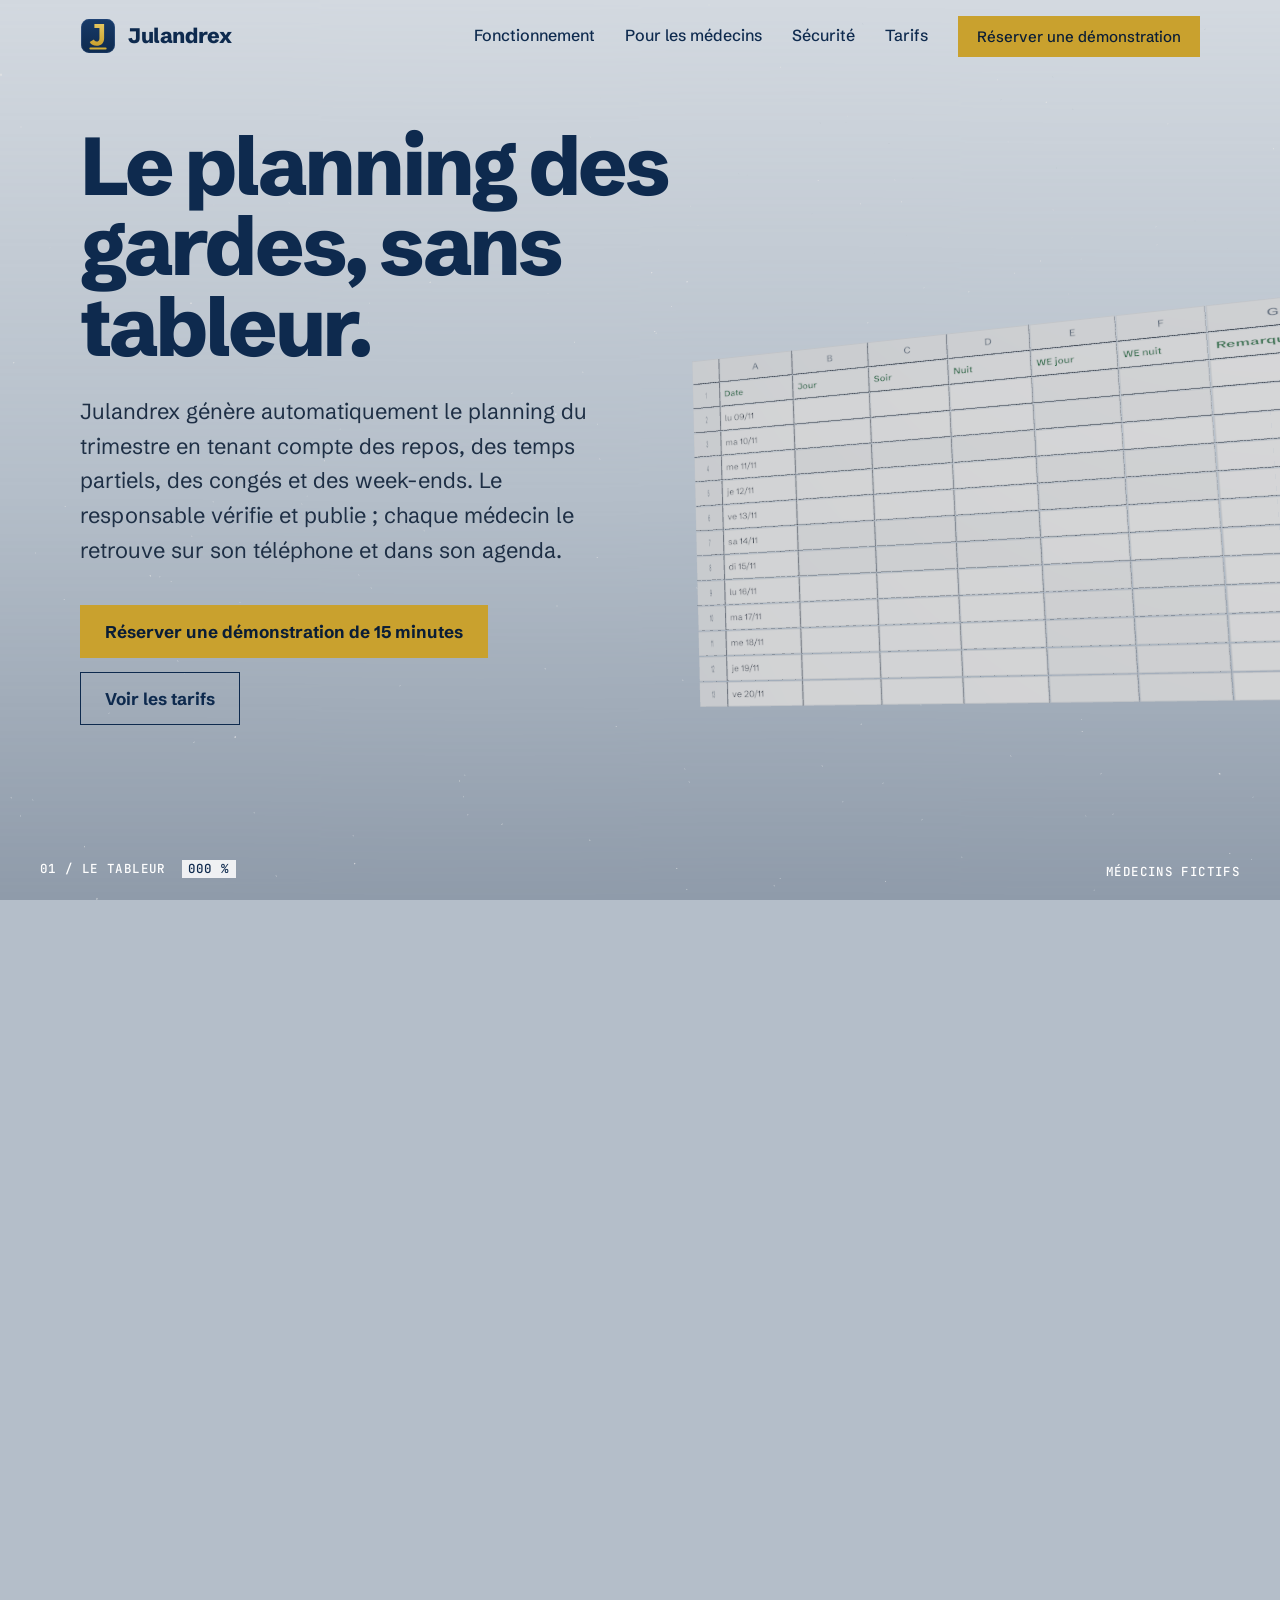
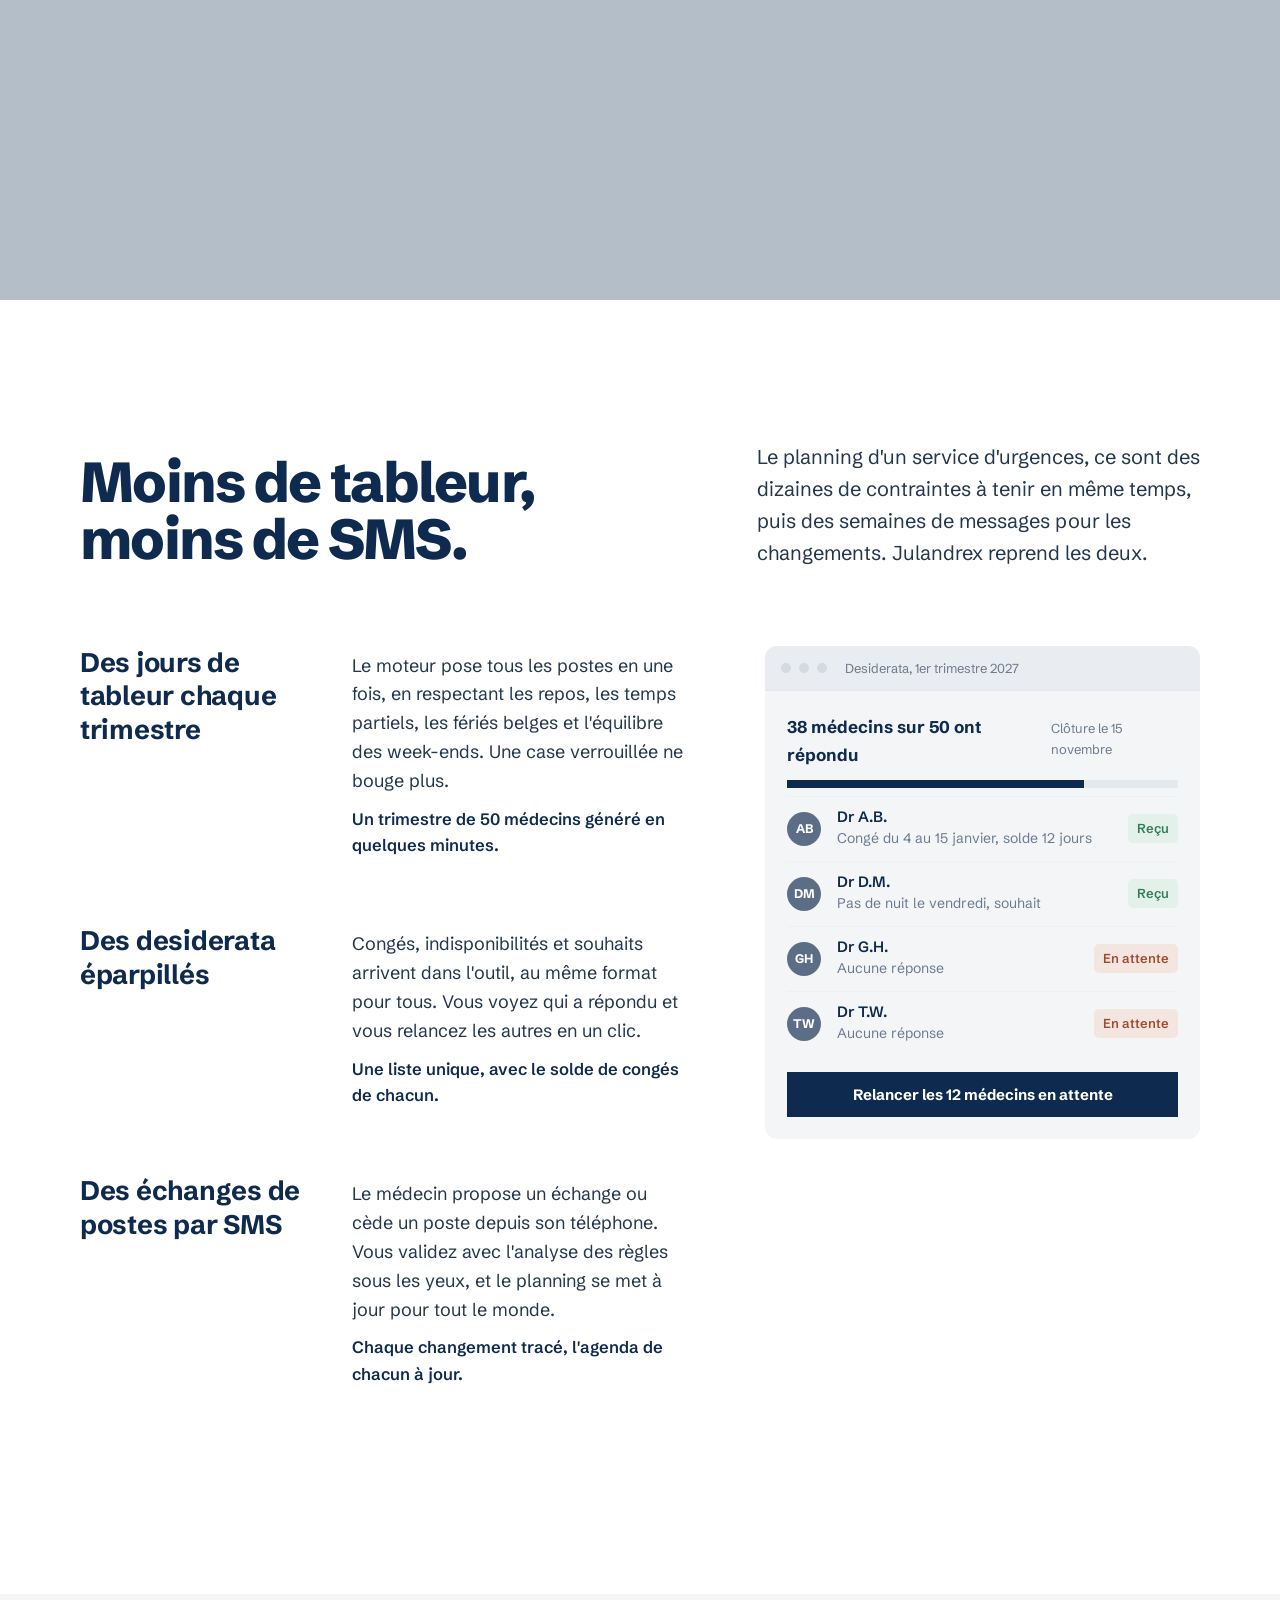
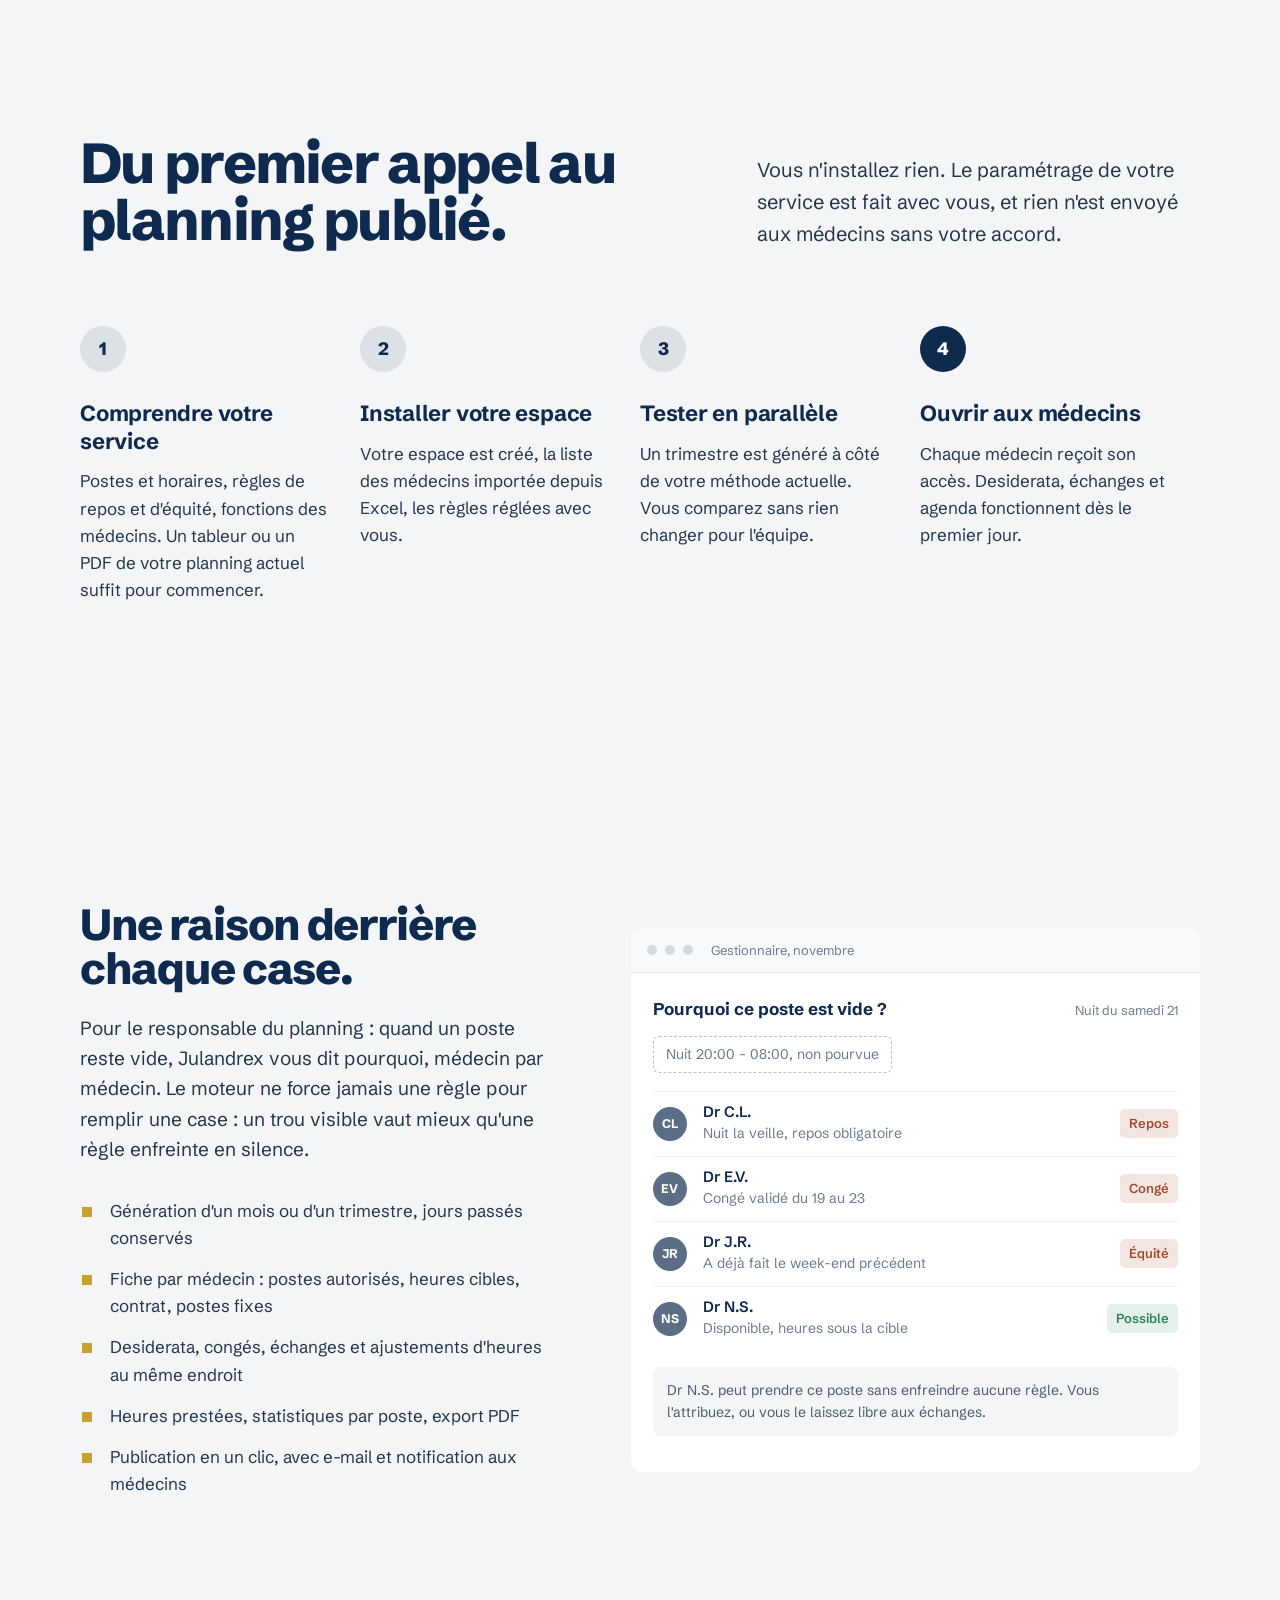
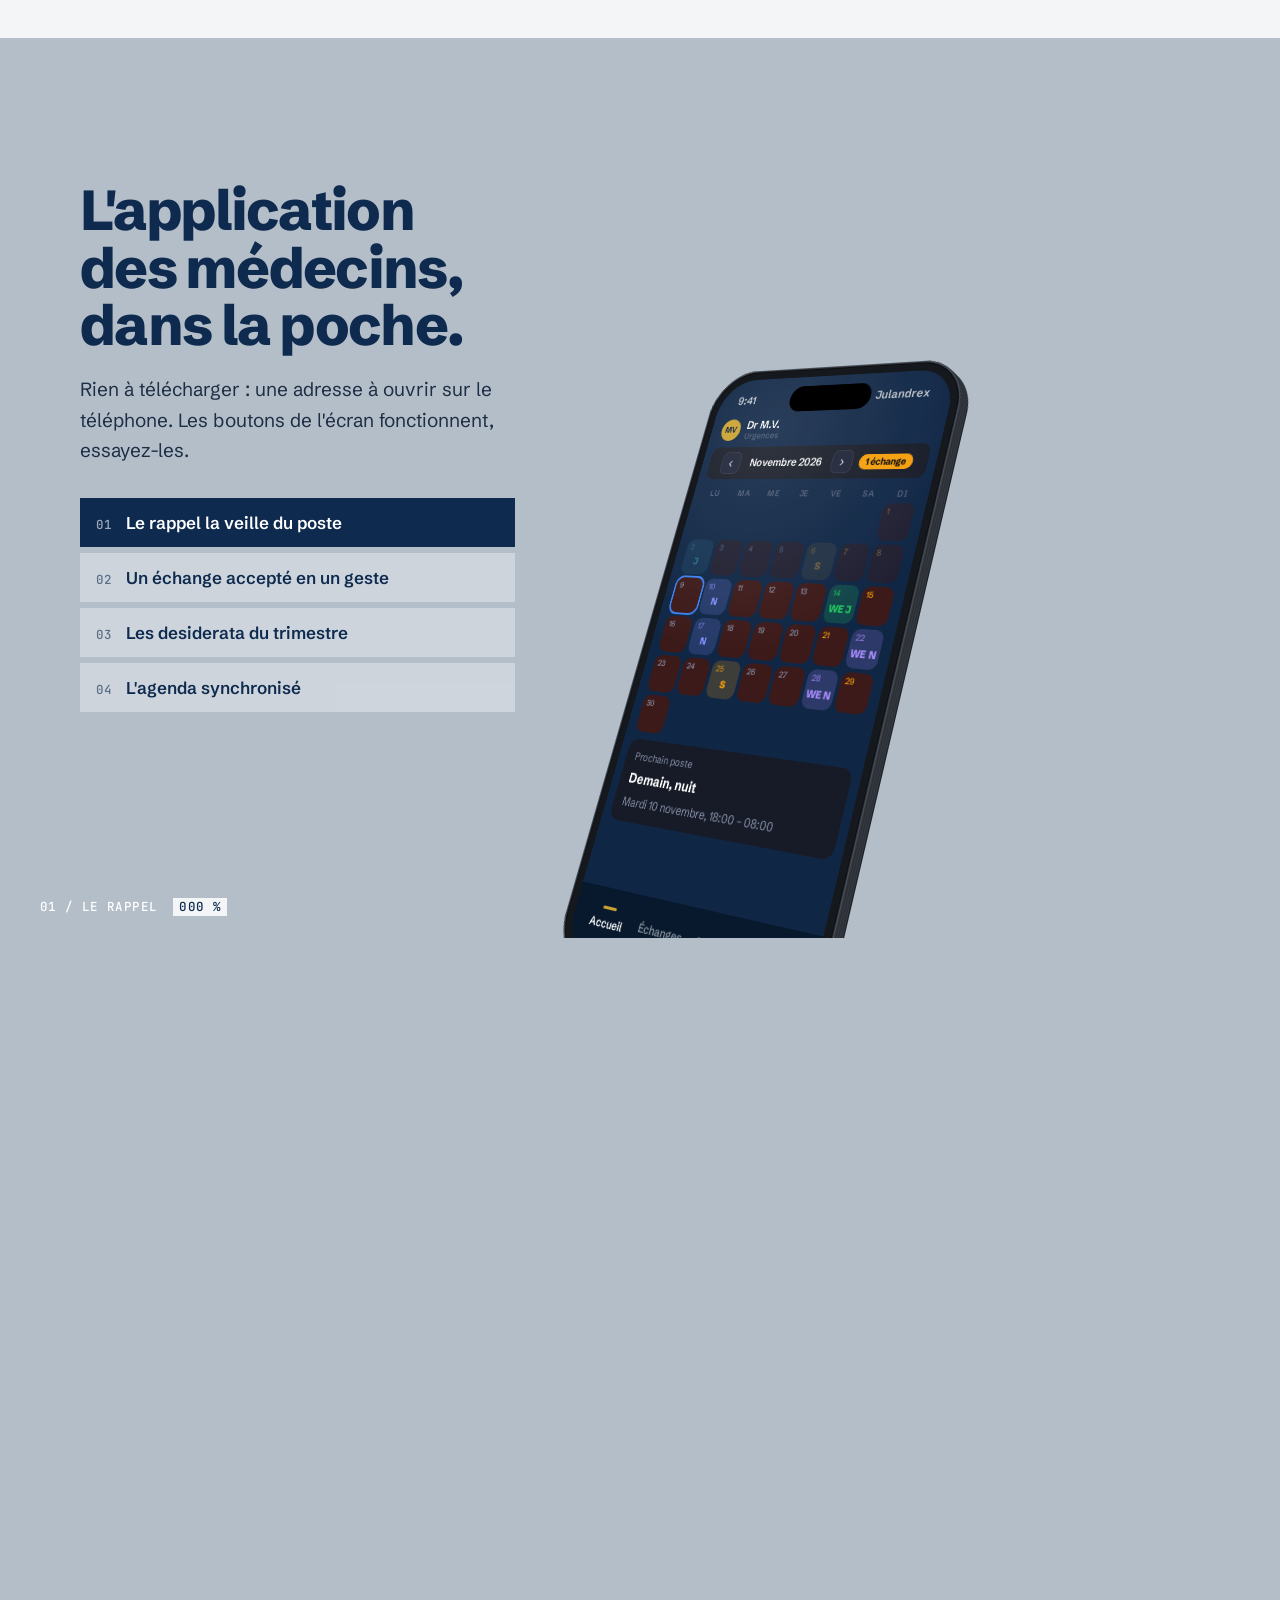
==== commit 08245c09: "Calendrier du viewer dans le telephone ; legendes du film lisibles Co-Authored-By: Claude Opus 5.5 <" ====
--- a/index.html
+++ b/index.html
@@ -227,16 +227,17 @@
             <button type="button" class="tel-notif tel-notif-echange" id="tel-notif-echange"><b>Julandrex, demande d'échange</b><span>Dr K.O. vous propose sa nuit du mardi 17 contre votre jour du jeudi 19. Touchez pour répondre.</span></button>
 
             <div class="vues">
-              <section class="vue actif" data-vue="accueil" aria-label="Accueil">
-                <h4>Bonjour, Dr M.V.</h4>
-                <div class="carte-or" id="cible-prochain"><small>Prochain poste</small><b>Demain, nuit</b><span>Mardi 10 novembre, 18:00 – 08:00</span></div>
-                <ul class="liste">
-                  <li><span>Sa 14, week-end jour</span><span>08:00 – 20:00</span></li>
-                  <li><span>Je 19, jour</span><span>08:00 – 18:00</span></li>
-                  <li><span>Di 22, week-end nuit</span><span>20:00 – 08:00</span></li>
-                </ul>
-                <button class="bascule" type="button" id="btn-rappel" aria-pressed="true"><span>Rappel la veille de chaque poste</span><i></i></button>
-                <div class="tuiles-mini"><div><small>Congés dispo</small><b>12 j</b></div><div><small>Heures du trimestre</small><b>412 h</b></div></div>
+              <section class="vue actif vue-cal" data-vue="accueil" aria-label="Mon planning">
+                <div class="v-tb"><span class="v-av">MV</span><span class="v-nm">Dr M.V.<small>Urgences</small></span></div>
+                <div class="v-mois">
+                  <button type="button" class="v-nav" id="mois-prec" aria-label="Mois précédent">&lsaquo;</button>
+                  <span id="mois-nom">Novembre 2026</span>
+                  <button type="button" class="v-nav" id="mois-suiv" aria-label="Mois suivant">&rsaquo;</button>
+                  <button type="button" class="v-pill" id="pill-echange">1 échange</button>
+                </div>
+                <div class="v-cal-hdr"><span>Lu</span><span>Ma</span><span>Me</span><span>Je</span><span>Ve</span><span>Sa</span><span>Di</span></div>
+                <div class="v-cal" id="v-cal" role="grid" aria-label="Mes postes du mois"></div>
+                <div class="v-detail" id="v-detail"><small>Prochain poste</small><b>Demain, nuit</b><span>Mardi 10 novembre, 18:00 – 08:00</span></div>
               </section>
 
               <section class="vue" data-vue="echange" aria-label="Échanges">
--- a/assets/style.css
+++ b/assets/style.css
@@ -747,6 +747,46 @@
 .film-remp.appui .film-remp-btn { background: var(--or); color: var(--nuit); transform: scale(.97); }
 .film-on .film-remp-etat { display: block; position: absolute; z-index: 3; left: 50%; bottom: 11vh; transform: translateX(-50%); margin: 0; font: 500 13px/1.4 "JetBrains Mono", monospace; text-transform: uppercase; letter-spacing: .04em; color: #fff; text-align: center; width: min(90vw, 720px); opacity: 0; visibility: hidden; }
 @media (max-width: 760px) { .film-on .film-remp { width: min(300px, 86vw); } }
-
-.film-on .film-chap[data-phase="5"] { top: auto; bottom: 12vh; max-width: min(520px, 40vw); }
-@media (max-width: 760px) { .film-on .film-chap[data-phase="5"] { top: auto; bottom: 12vh; max-width: none; } }
+
+.film-on .film-chap[data-phase="5"] { top: auto; bottom: 12vh; max-width: min(520px, 40vw); }
+@media (max-width: 760px) { .film-on .film-chap[data-phase="5"] { top: auto; bottom: 12vh; max-width: none; } }
+
+/* Téléphone : calendrier du mois, repris du viewer des médecins */
+.vue-cal { padding: 4px 10px 8px; }
+.v-tb { display: flex; align-items: center; gap: 8px; padding: 2px 4px 8px; }
+.v-av { width: 26px; height: 26px; border-radius: 50%; display: grid; place-items: center; font-size: 10px; font-weight: 700; background: var(--or); color: var(--nuit); }
+.v-nm { font-size: 13px; font-weight: 600; line-height: 1.15; }
+.v-nm small { display: block; font-size: 10px; color: #525E78; font-weight: 500; }
+.v-mois { display: flex; align-items: center; justify-content: center; gap: 8px; background: #161B27; border-radius: 10px; padding: 6px 8px; margin-bottom: 6px; }
+.v-mois span { font-size: 12.5px; font-weight: 600; min-width: 104px; text-align: center; }
+.v-nav { width: 26px; height: 26px; border-radius: 7px; background: #1C2235; border: 1px solid rgba(255,255,255,.08); color: #DDE3F0; font-size: 16px; line-height: 1; cursor: pointer; padding: 0; }
+.v-pill { background: #F59E0B; color: #000; border: 0; border-radius: 12px; padding: 2px 8px; font: 700 10.5px var(--f); cursor: pointer; }
+.v-cal-hdr { display: grid; grid-template-columns: repeat(7, 1fr); gap: 4px; padding: 0 2px; }
+.v-cal-hdr span { text-align: center; font-size: 9.5px; font-weight: 600; letter-spacing: .5px; color: #525E78; text-transform: uppercase; padding: 3px 0; }
+.v-cal { display: grid; grid-template-columns: repeat(7, 1fr); gap: 4px; padding: 0 2px; }
+.v-pre { min-height: 40px; }
+.v-j { position: relative; min-height: 40px; border: 0; border-radius: 9px; display: flex; align-items: center; justify-content: center; padding: 10px 0 0; font: inherit; color: #DDE3F0; cursor: pointer; transition: filter .15s, transform .12s; }
+.v-j i { position: absolute; top: 4px; left: 5px; font-style: normal; font-size: 9px; font-weight: 500; color: #8892AA; line-height: 1; }
+.v-j b { font-size: 11px; font-weight: 800; letter-spacing: .2px; line-height: 1; }
+.v-j.v-we i { color: #F59E0B; }
+.v-j.v-vide { background: #3D1A1A; }
+.v-j.v-poste { background: color-mix(in srgb, var(--pc) 20%, transparent); }
+.v-j.v-poste b { color: var(--pc); }
+.v-j.v-poste i { color: color-mix(in srgb, var(--pc) 80%, transparent); }
+.v-j.v-conge { background: rgba(59,130,246,.2); }
+.v-j.v-conge b { color: #3B82F6; font-size: 9.5px; }
+.v-j.v-auj { box-shadow: 0 0 0 2px #3B82F6; }
+.v-j.v-passe { opacity: .45; filter: grayscale(.3); }
+.v-j:hover { filter: brightness(1.2); }
+.v-j.v-choisi { box-shadow: 0 0 0 2px var(--or); }
+.v-detail { margin-top: 8px; background: #161B27; border-radius: 12px; padding: 10px 12px; font-size: 13px; }
+.v-detail small { display: block; font-size: 11px; color: #8892AA; }
+.v-detail b { display: block; font-size: 14.5px; margin: 2px 0; }
+.v-detail span { color: #8892AA; font-size: 12.5px; }
+.v-lien { margin-top: 6px; background: none; border: 0; padding: 4px 0; color: #E4C65E; font: 600 12.5px var(--f); cursor: pointer; }
+
+/* Film : textes posés sur un fond, lisibles par-dessus la scène */
+.film-on .film-chap { background: rgba(226, 231, 237, .94); padding: 22px 26px 24px; }
+.film-on .film-chap-centre { padding: 20px 28px 22px; }
+.film-on .film-gen #film-gen-etat, .film-on .film-remp-etat { background: rgba(10, 29, 54, .88); padding: 10px 14px; }
+.film-on .film-remp-etat { width: auto; max-width: min(90vw, 720px); }
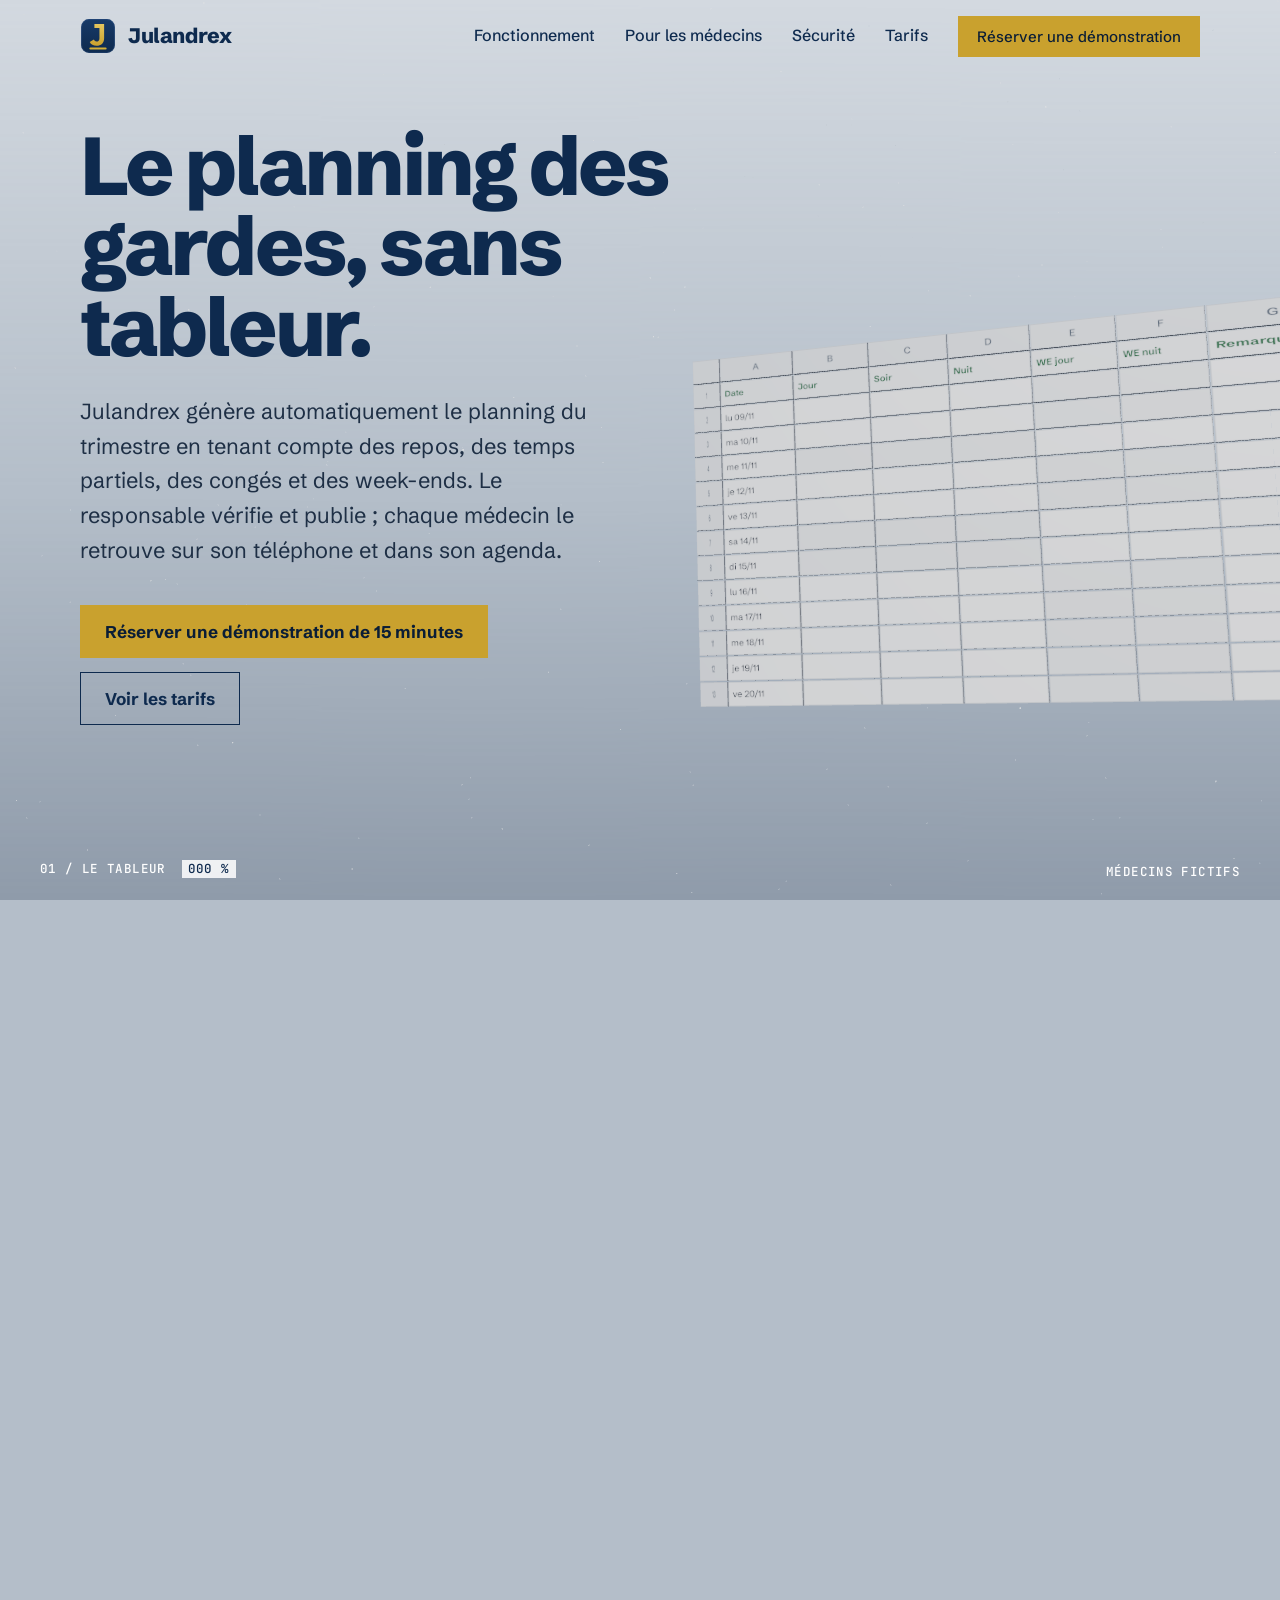
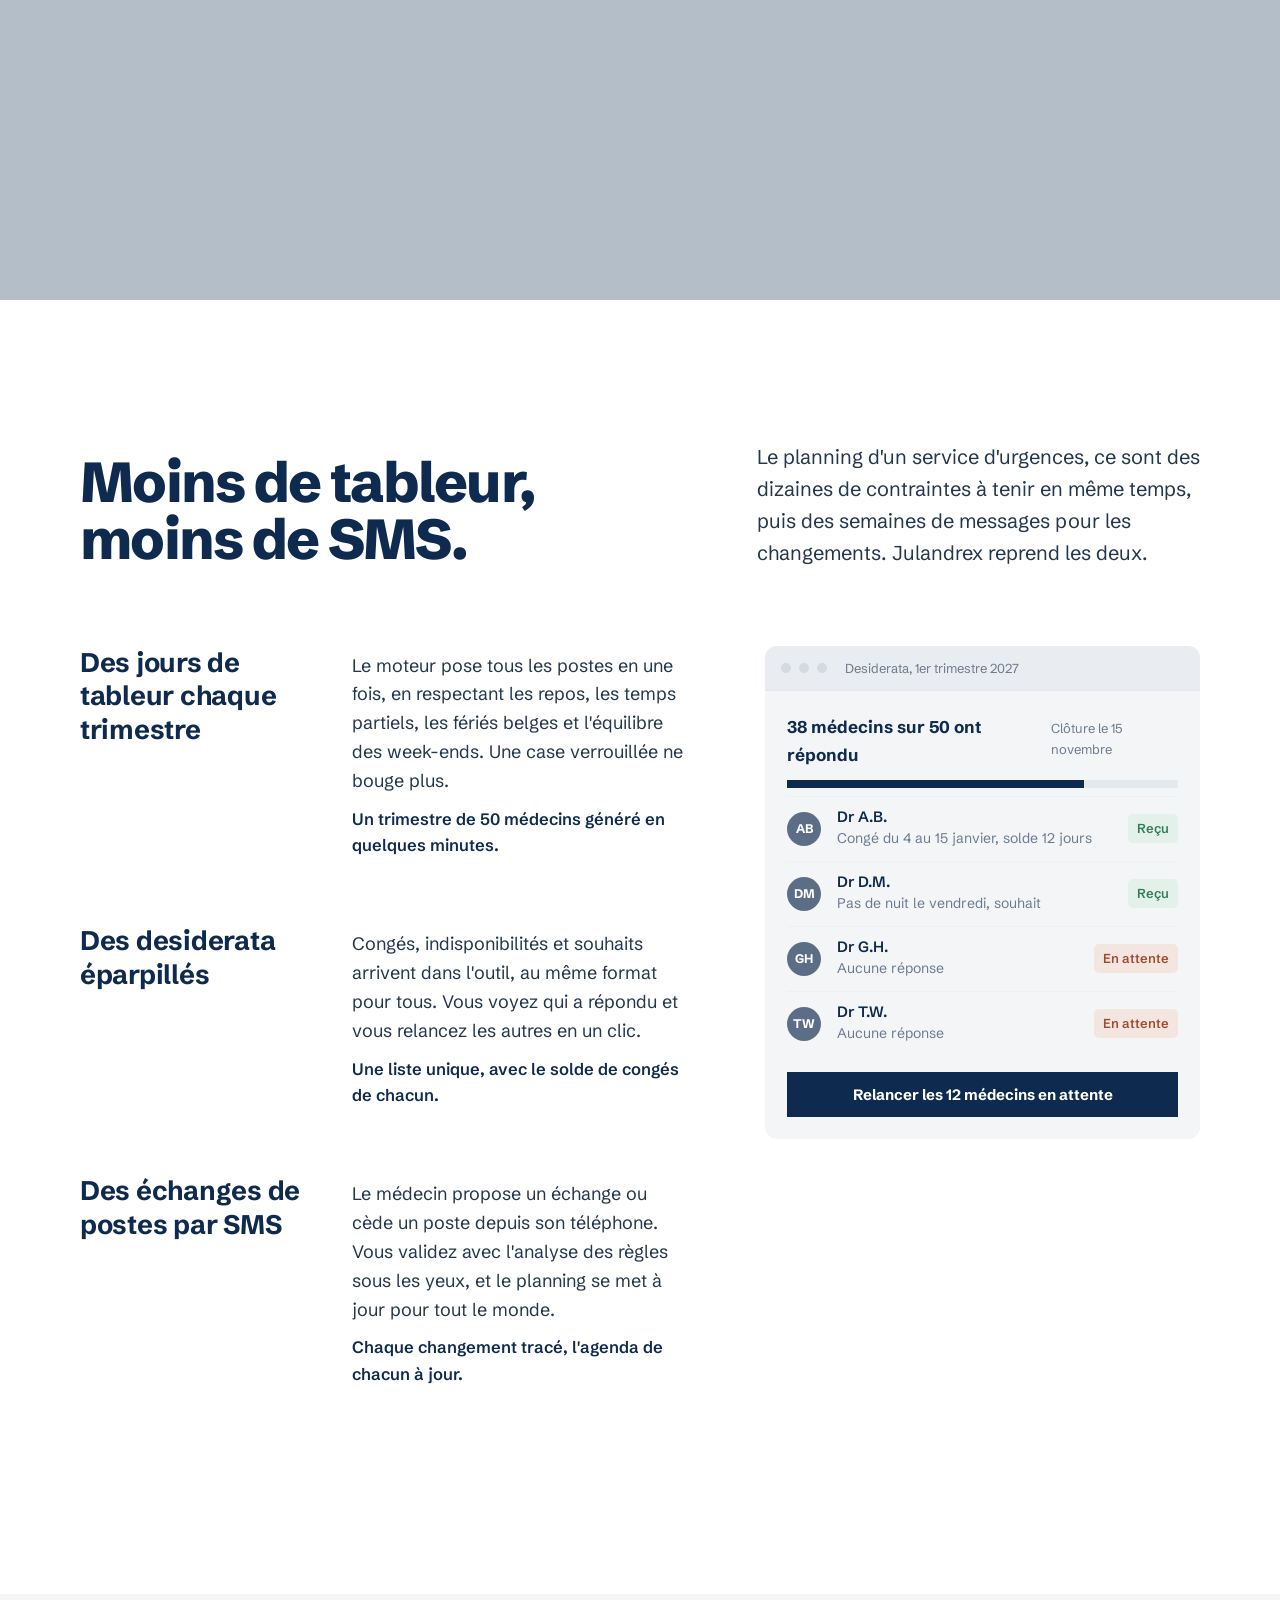
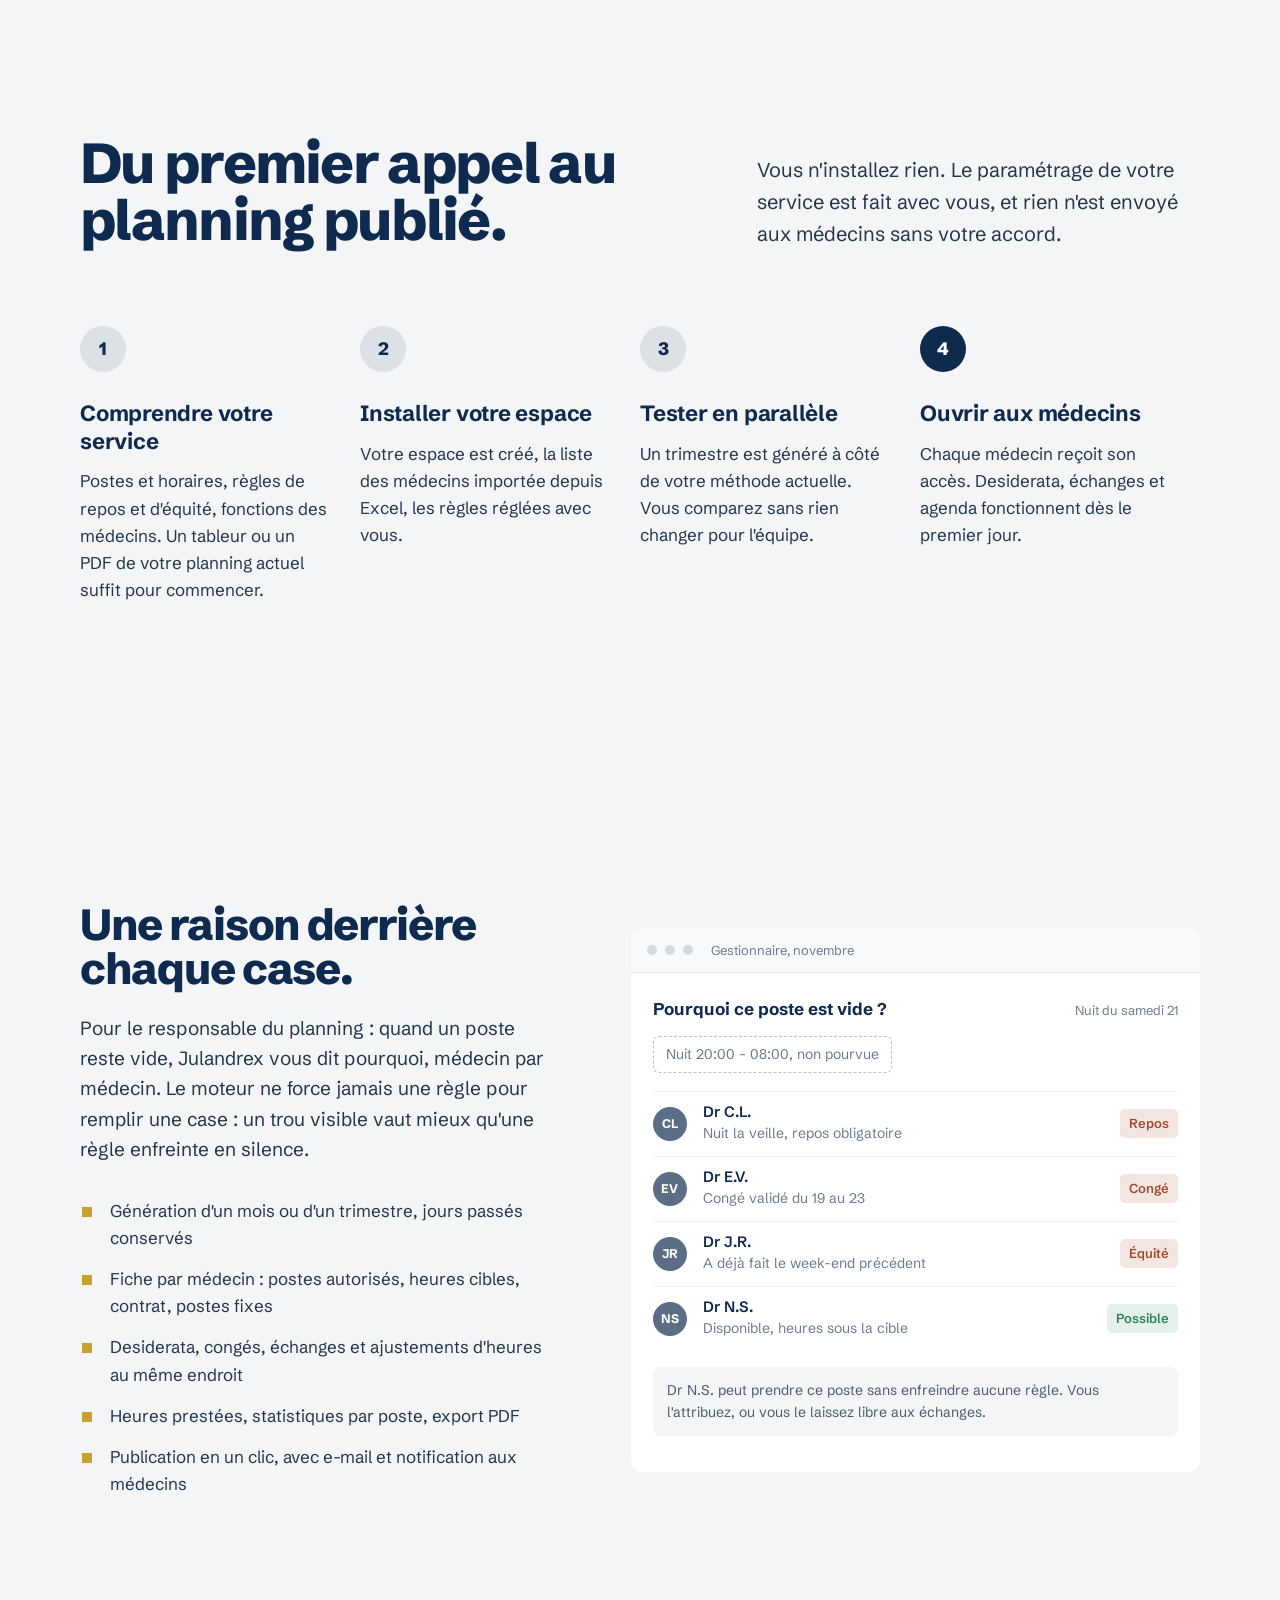
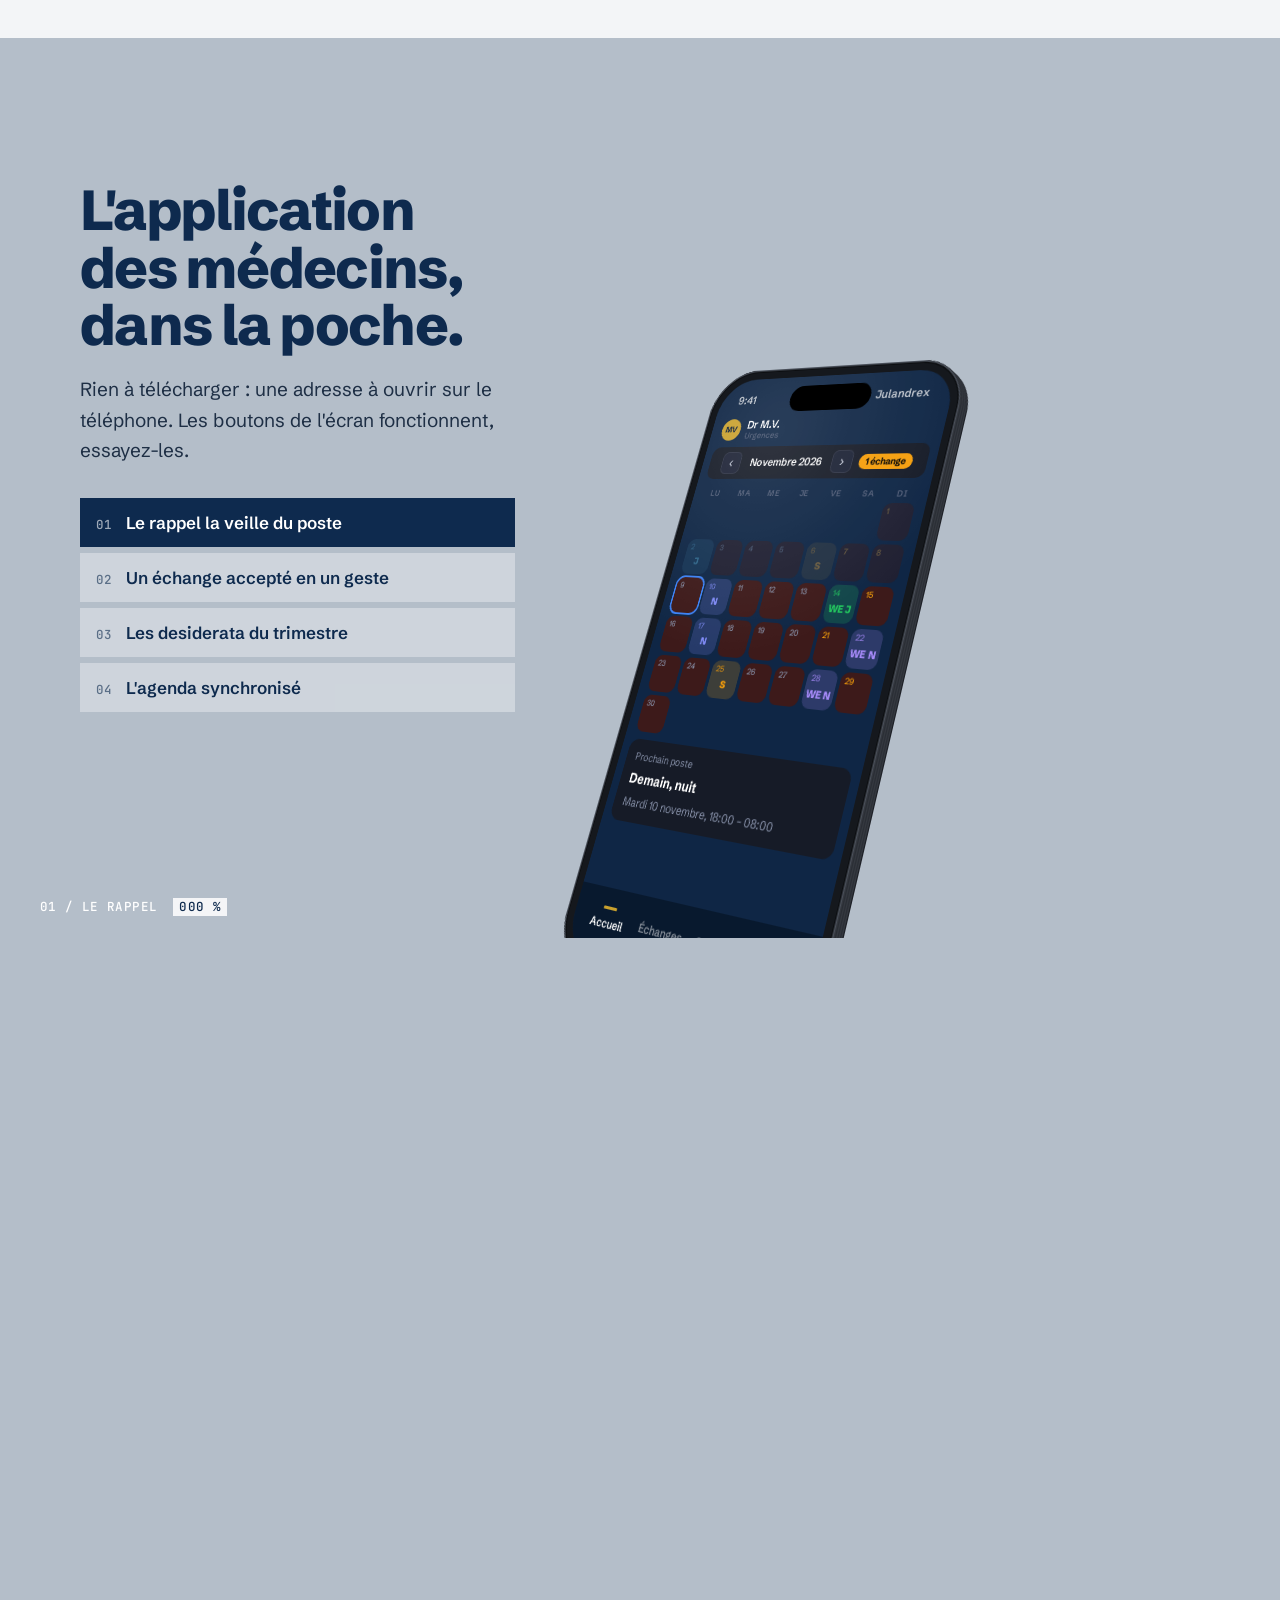
==== commit 4e98ecc3: "Retours d'un relecteur : essai gratuit et sans engagement, paiement a 30 jours date de facture, FAQ " ====
--- a/index.html
+++ b/index.html
@@ -314,7 +314,7 @@
       <div class="garantie rev"><h3>Hébergé dans l'Union européenne</h3><p>Base de données à Francfort, copie de sauvegarde chiffrée, restauration testée.</p></div>
       <div class="garantie rev"><h3>Accès protégés</h3><p>Double authentification obligatoire pour les responsables, mots de passe hachés, journal des accès.</p></div>
       <div class="garantie rev"><h3>Hôpitaux cloisonnés</h3><p>Chaque hôpital ne voit que ses données. Le cloisonnement est vérifié par une batterie de tests.</p></div>
-      <div class="garantie rev"><h3>RGPD</h3><p>Conditions et notice propres à votre hôpital, purges automatiques, export complet de vos données à tout moment.</p></div>
+      <div class="garantie rev"><h3>RGPD</h3><p>Conditions et notice propres à votre hôpital, purges automatiques, export complet de vos données sur simple demande écrite, à tout moment.</p></div>
       <div class="garantie rev"><h3>Contrat de sous-traitance</h3><p>Convention et contrat article 28 : votre hôpital reste responsable du traitement, Julandrex est sous-traitant.</p></div>
       <div class="garantie rev"><h3>NIS2</h3><p>Auto-évaluation CyberFundamentals Basic et analyse de risques, transmises sur demande à votre DPO.</p></div>
     </div>
@@ -345,7 +345,7 @@
   <div class="wrap">
     <div class="sect-tete">
       <h2 id="t-tarifs" class="rev">Un prix selon la taille du service.</h2>
-      <p class="rev">Toutes les fonctions sont comprises, pour le responsable comme pour les médecins. Un trimestre d'essai en parallèle, sans abonnement, avant de vous décider.</p>
+      <p class="rev">Toutes les fonctions sont comprises, pour le responsable comme pour les médecins. Un trimestre d'essai en parallèle, gratuit et sans engagement, avant de vous décider.</p>
     </div>
 
     <div class="calcul rev">
@@ -365,7 +365,7 @@
         <div class="montant"><b id="montant"></b><span id="unite"></span></div>
         <p class="detail" id="detail"></p>
         <a class="btn btn-or" id="btn-souscrire" href="commander.html">Commander cette formule</a>
-        <p class="sous-btn">Paiement sur facture, par virement. <a href="#demo">Commencer par l'essai</a></p>
+        <p class="sous-btn">Paiement sur facture, par virement à 30 jours date de facture. <a href="#demo">Commencer par l'essai</a></p>
       </div>
     </div>
 
@@ -383,7 +383,7 @@
       <div>
         <h3>Mise en route et services</h3>
         <ul>
-          <li><span>Essai d'un trimestre en parallèle</span><span>Sans abonnement</span></li>
+          <li><span>Essai d'un trimestre en parallèle</span><span>Gratuit, sans engagement</span></li>
           <li><span>Paramétrage et import des médecins</span><span>600 € HTVA, offert sur 12 mois</span></li>
           <li><span>Paiement annuel</span><span>12 mois pour le prix de 10</span></li>
           <li><span>Travaux sur demande (saisies, exports particuliers)</span><span>70 € HTVA de l'heure</span></li>
@@ -403,8 +403,9 @@
       <details><summary>Le moteur peut-il imposer un planning ?</summary><p>Non. Julandrex propose, le responsable décide. Les cases verrouillées ne bougent pas, et rien n'est publié ni envoyé aux médecins sans votre action.</p></details>
       <details><summary>Nos règles sont particulières. Est-ce que ça marchera ?</summary><p>Les règles de repos, d'équité, de temps partiel, de postes autorisés et de week-ends se règlent par service. Pendant l'essai, un trimestre réel est généré à côté du vôtre : vous jugez sur pièce.</p></details>
       <details><summary>Les assistants sont-ils pris en compte ?</summary><p>Oui. Leurs postes autorisés et leurs heures cibles sont propres à leur fiche, et le relevé des heures du trimestre est disponible pour le suivi de la loi du 12 décembre 2010.</p></details>
-      <details><summary>Comment se passe le paiement pour un hôpital ?</summary><p>Le plus souvent sur facture, avec votre numéro de bon de commande, par virement à 30 jours. Le paiement par carte ou par domiciliation SEPA sera aussi proposé.</p></details>
-      <details><summary>Et si nous arrêtons ?</summary><p>L'abonnement mensuel s'arrête à la fin du mois en cours. Vous recevez l'export complet de vos données, puis elles sont effacées selon le contrat de sous-traitance.</p></details>
+      <details><summary>Comment se passe le paiement pour un hôpital ?</summary><p>Le plus souvent sur facture, avec votre numéro de bon de commande, par virement à 30 jours date de facture. Le paiement par carte ou par domiciliation SEPA sera aussi proposé.</p></details>
+      <details><summary>Et si notre hôpital arrête l'abonnement ?</summary><p>L'abonnement mensuel s'arrête à la fin du mois en cours. Vous recevez l'export complet de vos données, puis elles sont effacées selon le contrat de sous-traitance.</p></details>
+      <details><summary>Et si Julandrex s'arrête ?</summary><p>La convention prévoit un préavis de 3 mois, la remise complète de vos données (fichiers et plannings en PDF), une personne de suppléance et le dépôt du code source chez un tiers indépendant, ouvert à votre hôpital si Julandrex cesse son activité.</p></details>
     </div>
   </div>
 </section>
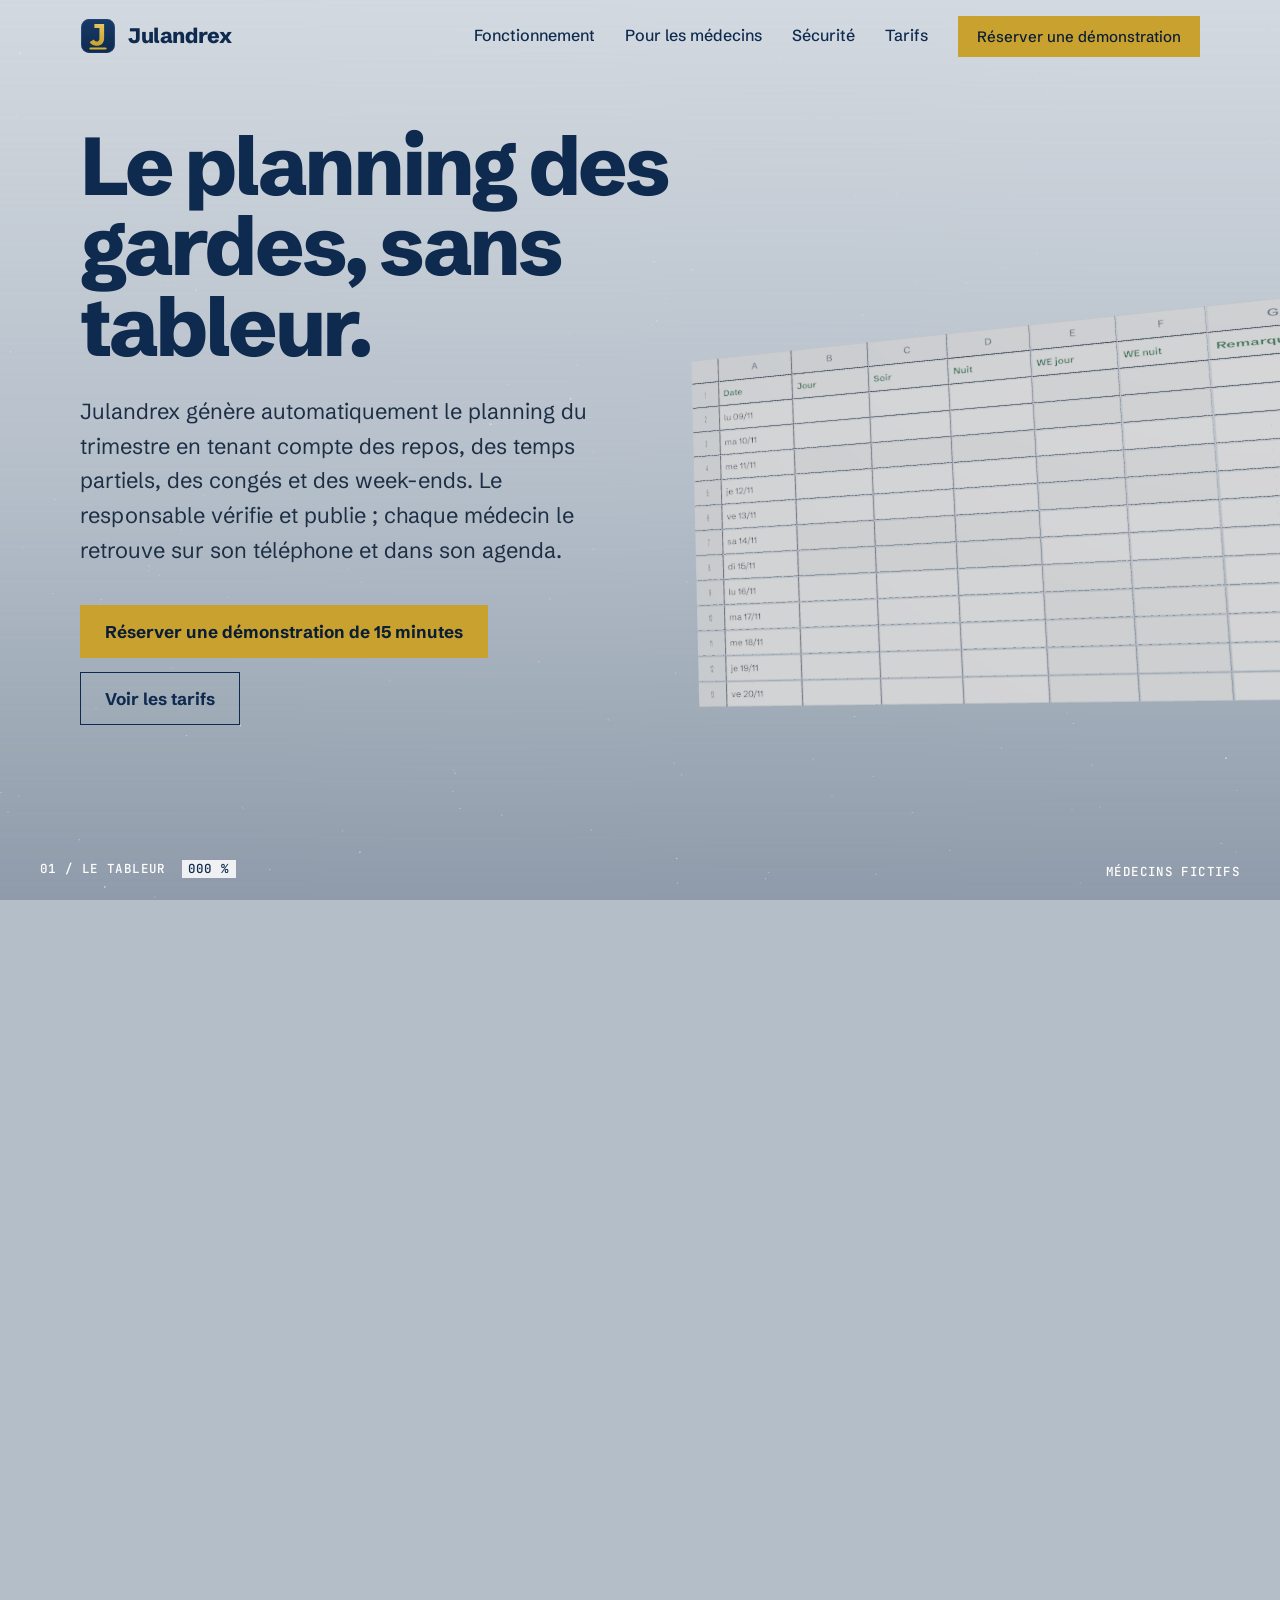
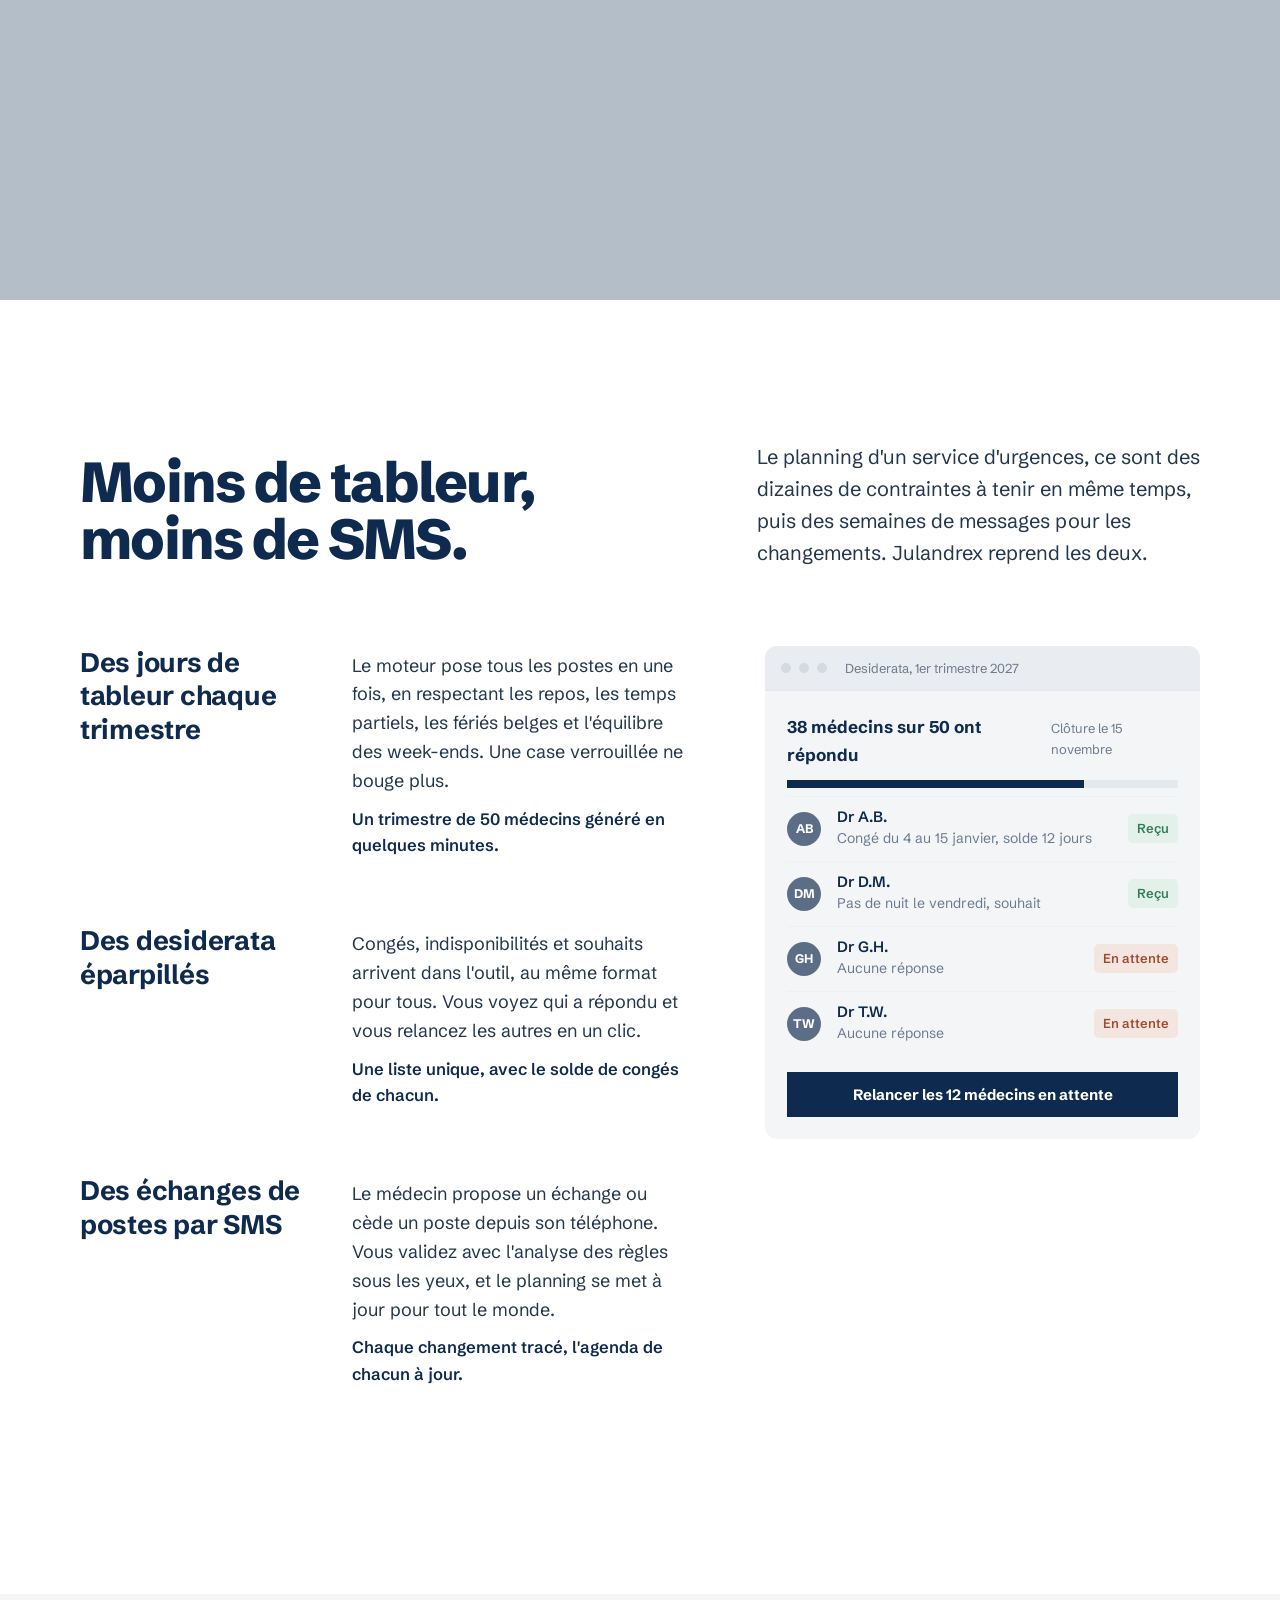
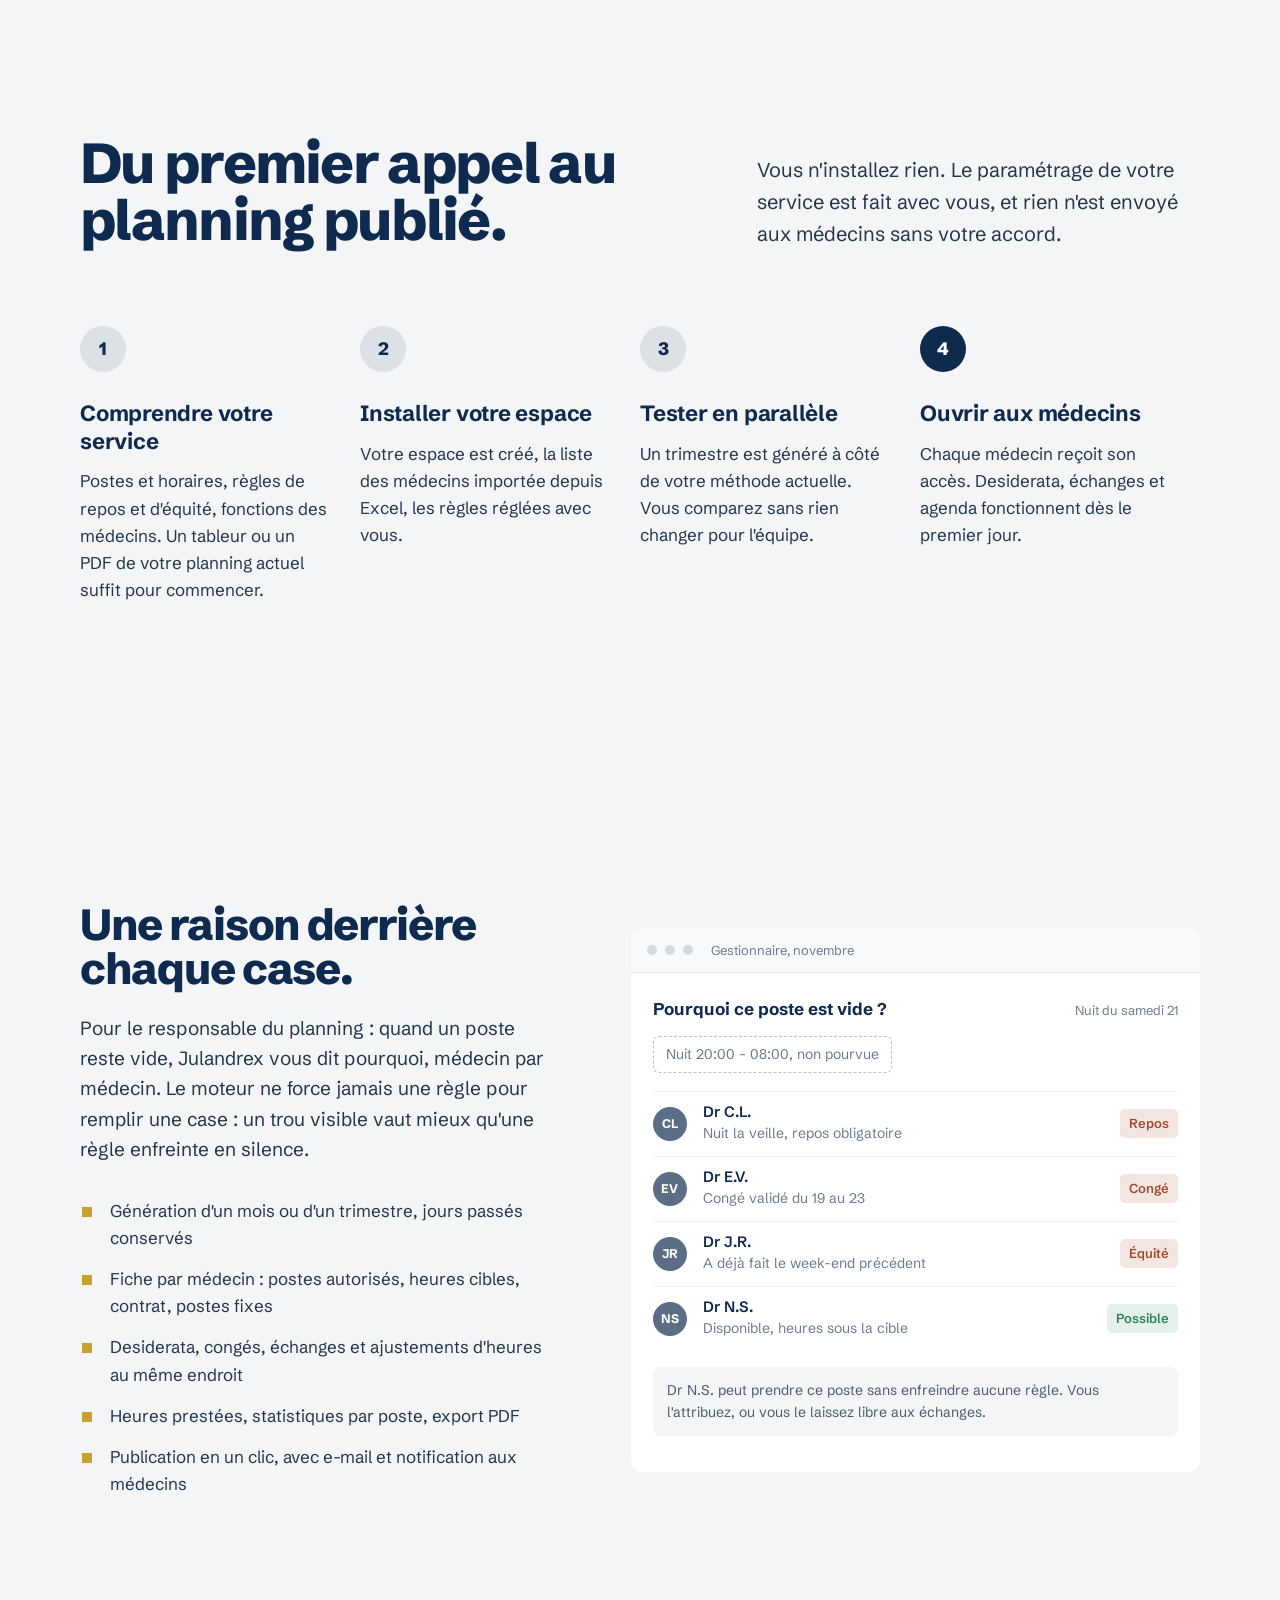
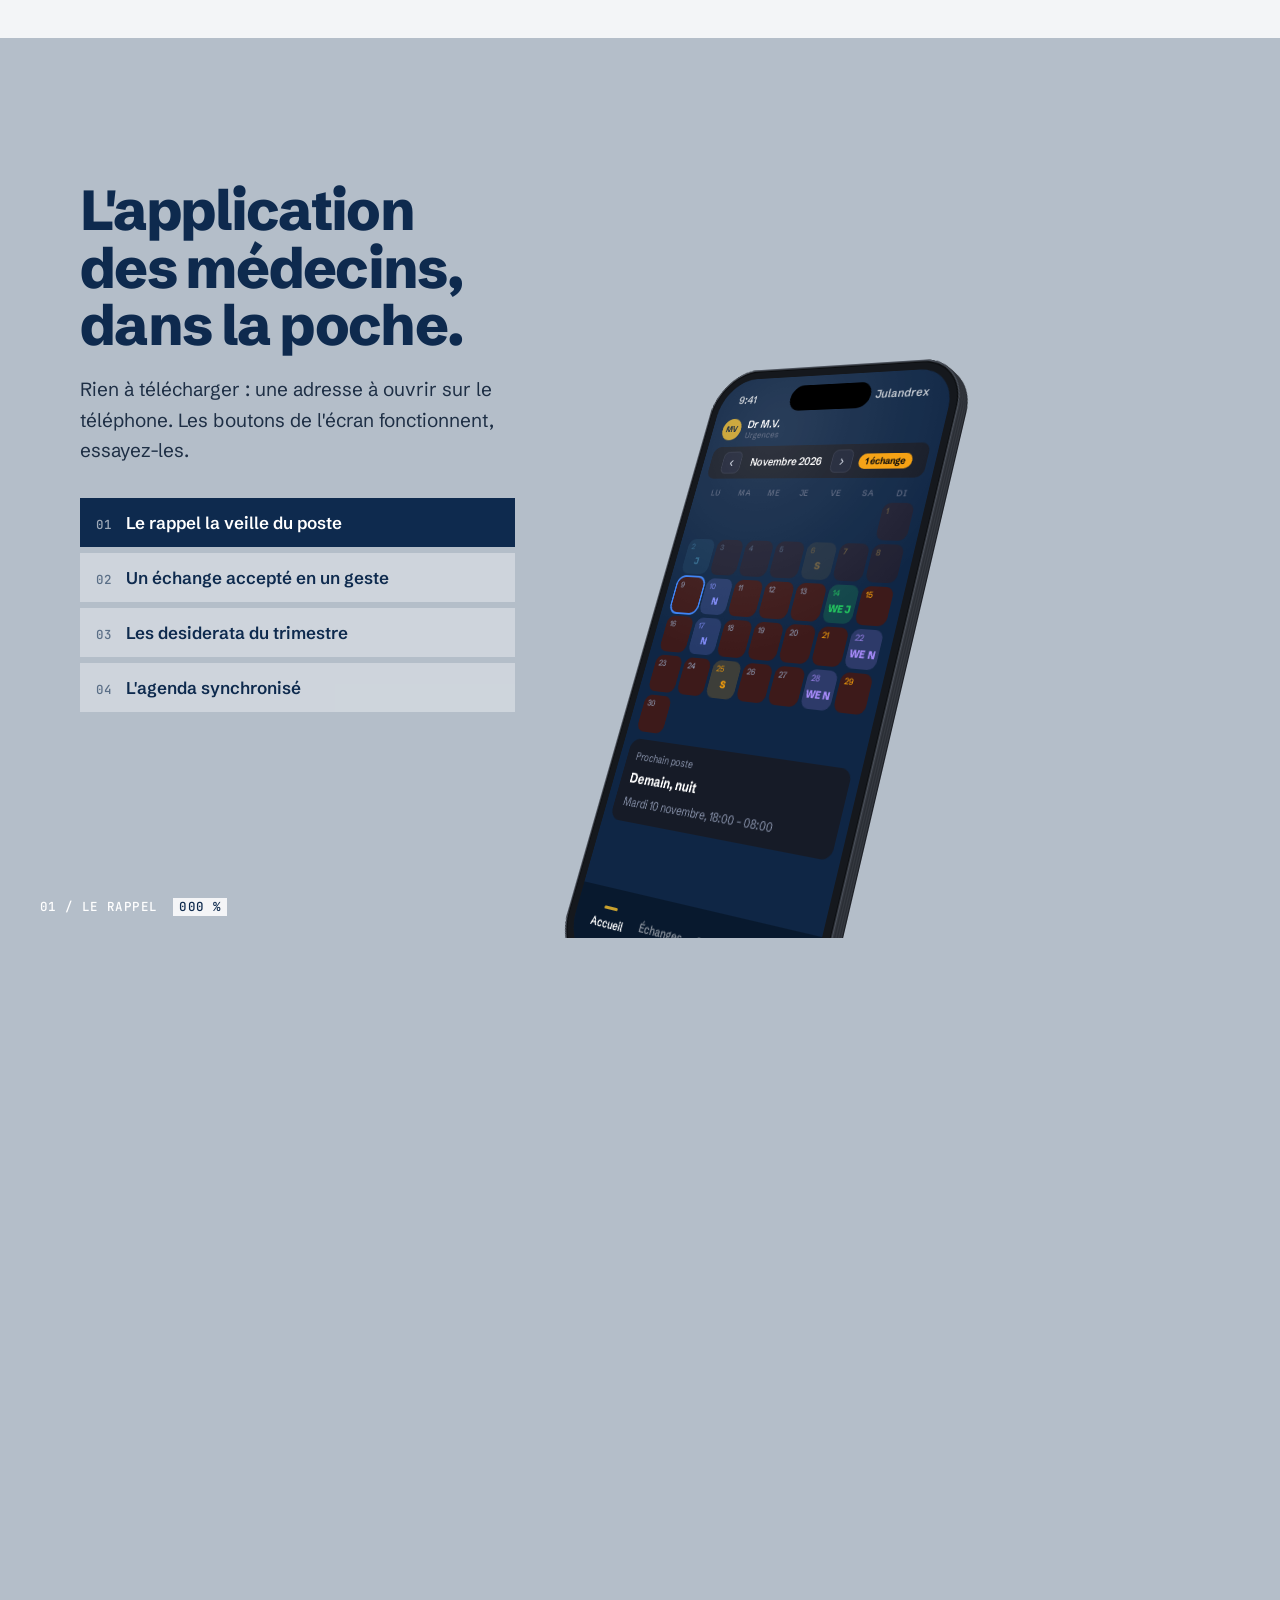
==== commit 17304d15: "Mise en route offerte seulement en paiement annuel (case d'engagement retiree) ; messages d'erreur d" ====
--- a/index.html
+++ b/index.html
@@ -384,7 +384,7 @@
         <h3>Mise en route et services</h3>
         <ul>
           <li><span>Essai d'un trimestre en parallèle</span><span>Gratuit, sans engagement</span></li>
-          <li><span>Paramétrage et import des médecins</span><span>600 € HTVA, offert sur 12 mois</span></li>
+          <li><span>Paramétrage et import des médecins</span><span>600 € HTVA, offert en annuel</span></li>
           <li><span>Paiement annuel</span><span>12 mois pour le prix de 10</span></li>
           <li><span>Travaux sur demande (saisies, exports particuliers)</span><span>70 € HTVA de l'heure</span></li>
           <li><span>Plusieurs services ou sites</span><span>Sur devis</span></li>
--- a/assets/style.css
+++ b/assets/style.css
@@ -392,7 +392,7 @@
 .demo .champ select option { color: #0E2A4E; }
 .formulaire .mention { font-size: 13.5px; opacity: .7; margin: 0; }
 .formulaire .erreur { color: #F2A58E; font-size: 15px; margin: 0; display: none; }
-.formulaire .erreur.vue { display: block; }
+.formulaire .erreur.affiche { display: block; position: static; opacity: 1; visibility: visible; transform: none; }
 .champ .aide { font-size: 13.5px; opacity: .75; margin-top: 6px; }
 
 /* Pied */
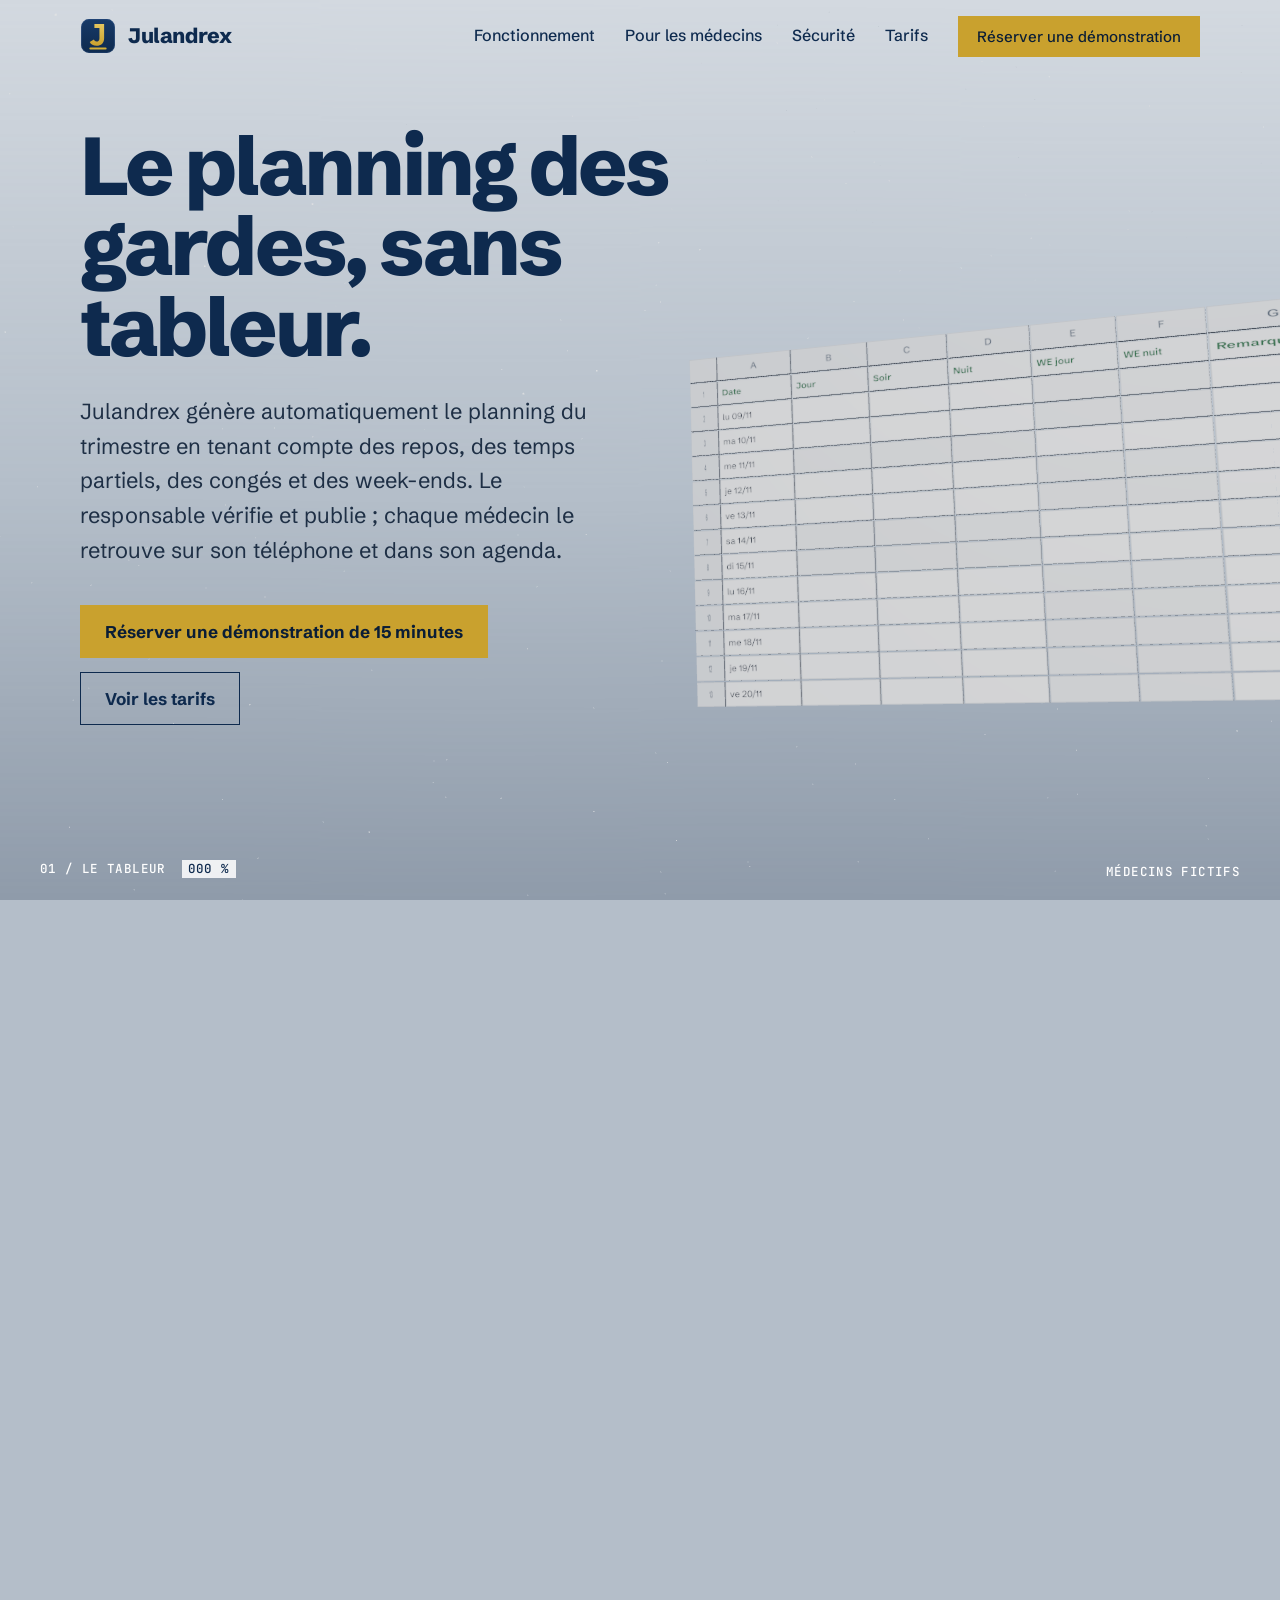
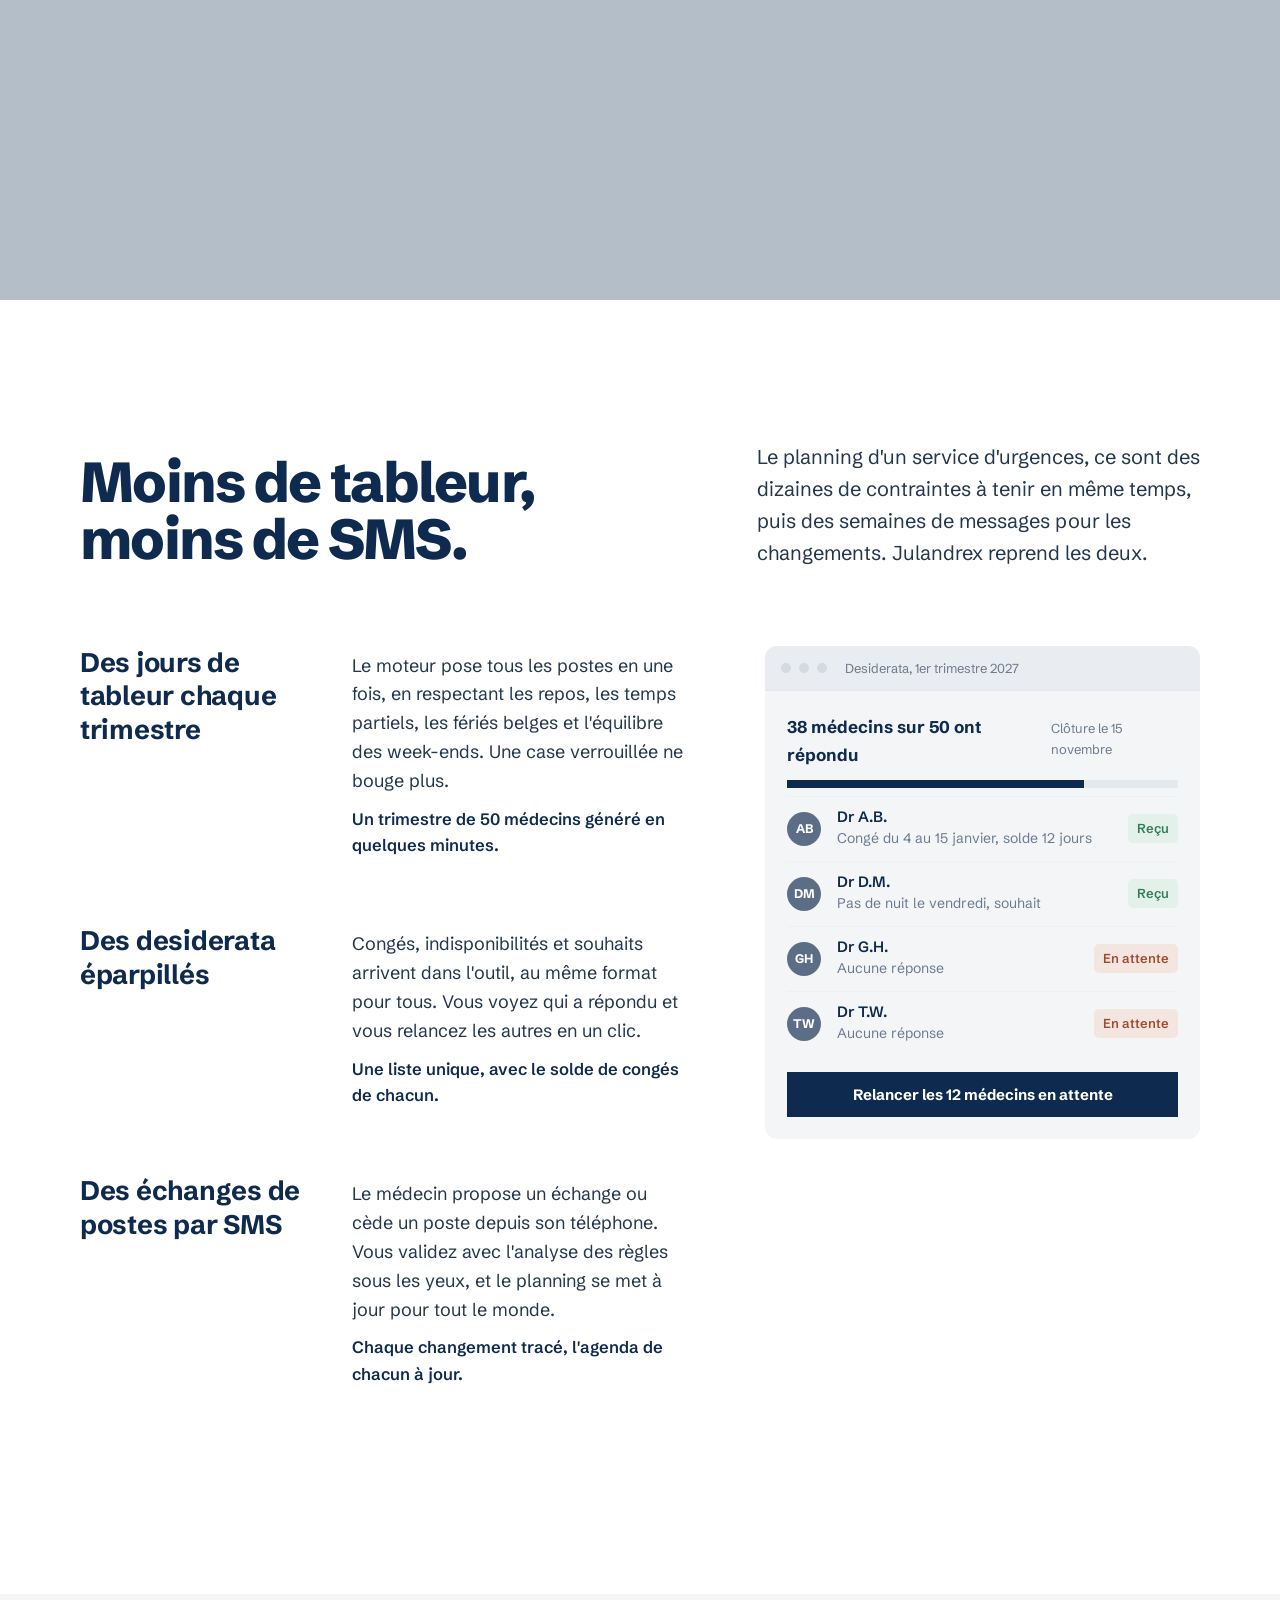
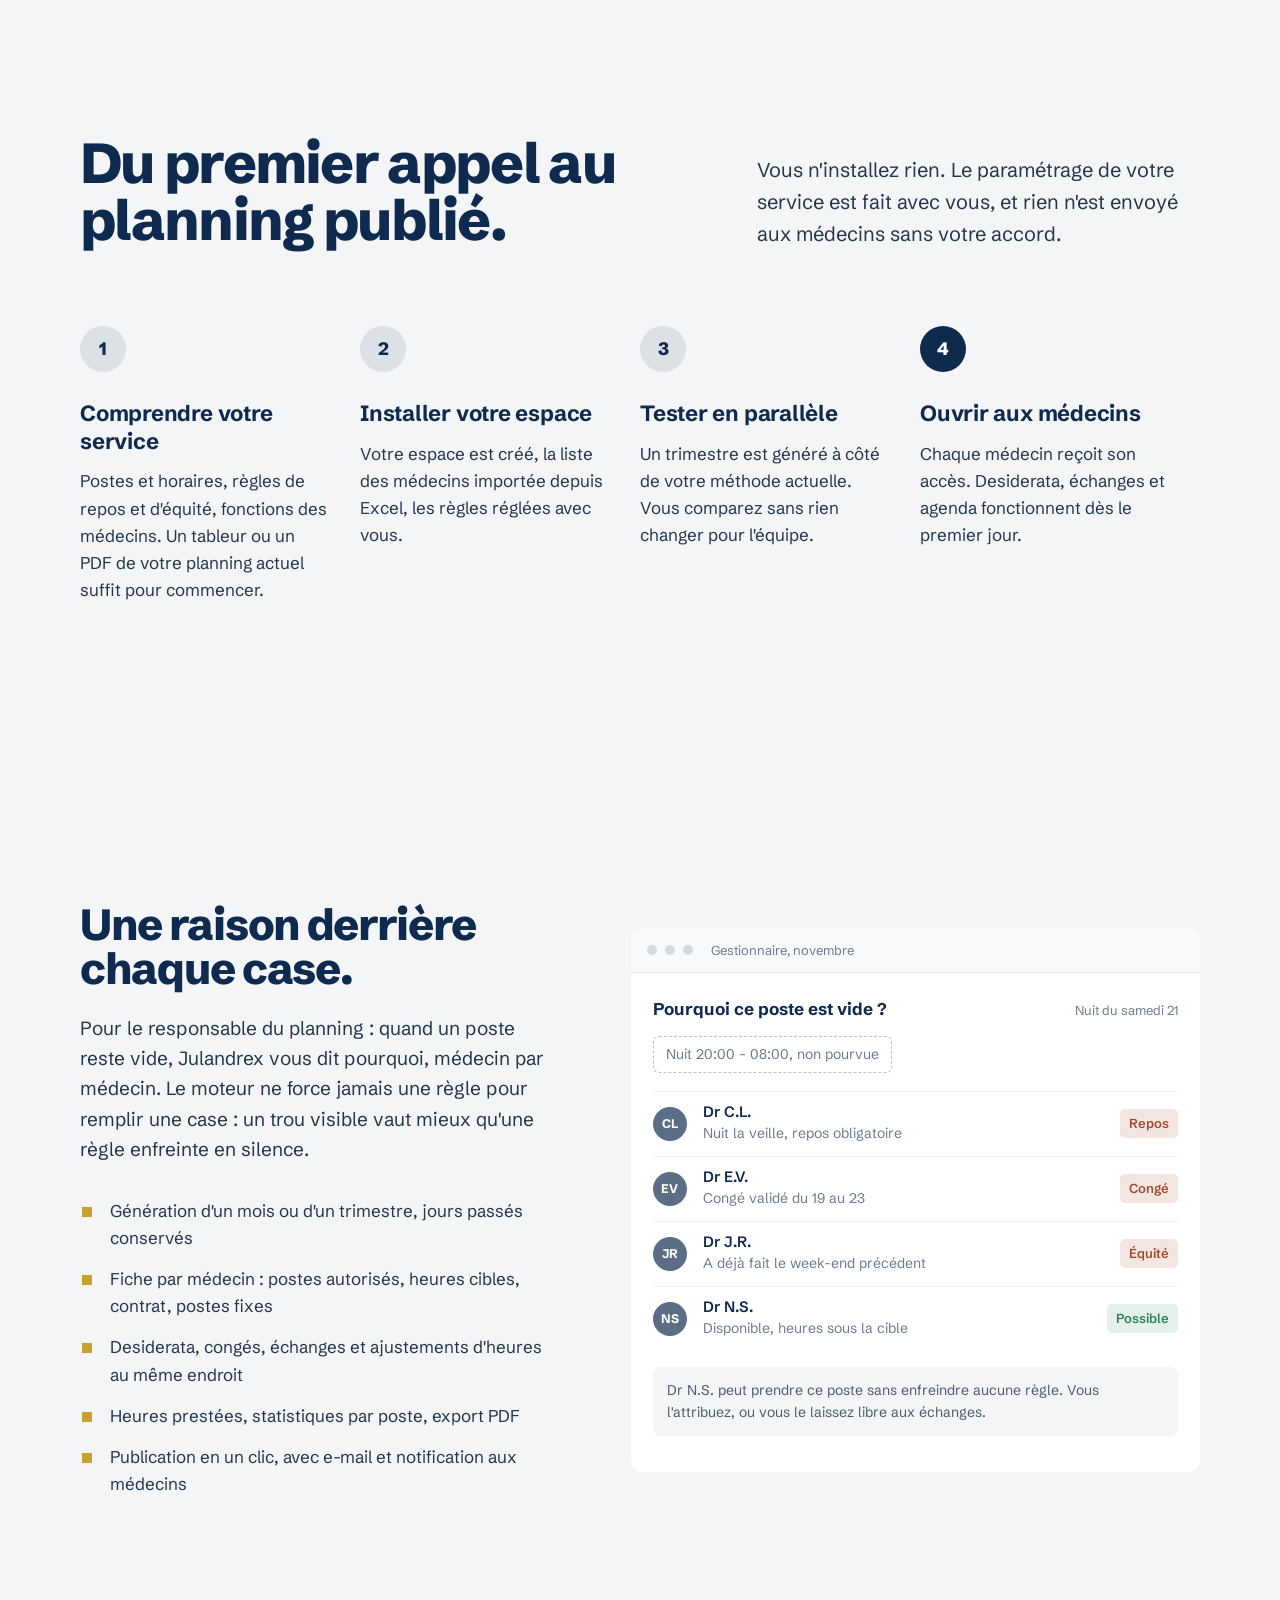
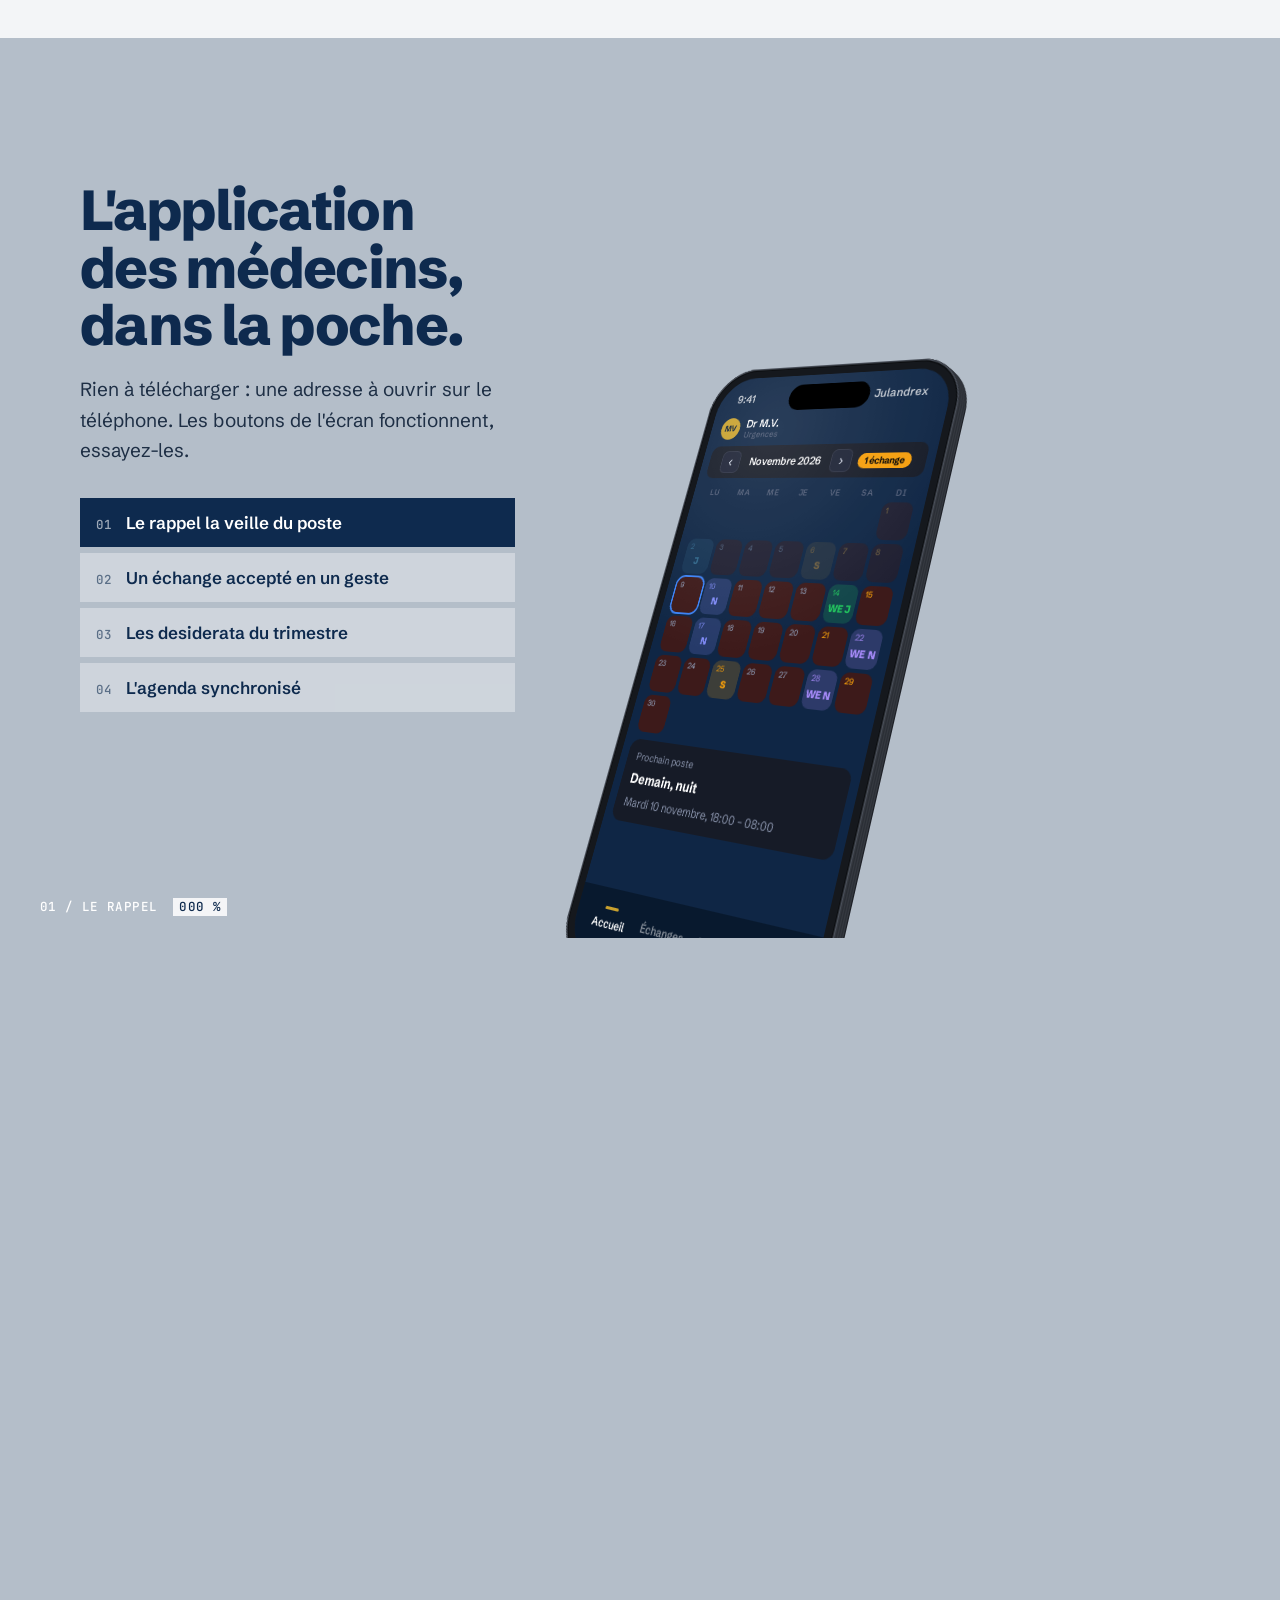
==== commit f6ea5479: "Demande de demonstration envoyee directement au serveur (plus d'e-mail a envoyer par le visiteur) ; " ====
--- a/index.html
+++ b/index.html
@@ -429,12 +429,13 @@
       </div>
       <div class="duo">
         <div class="champ"><label for="d-email">E-mail professionnel *</label><input id="d-email" name="email" type="email" autocomplete="email" required></div>
-        <div class="champ"><label for="d-tel">Téléphone</label><input id="d-tel" name="tel" type="tel" autocomplete="tel"></div>
+        <div class="champ"><label for="d-tel">Téléphone *</label><input id="d-tel" name="tel" type="tel" autocomplete="tel" required></div>
       </div>
       <div class="champ"><label for="d-msg">Votre service en quelques mots</label><textarea id="d-msg" name="message" placeholder="Postes, gardes, ce qui vous prend le plus de temps aujourd'hui…"></textarea></div>
+      <div class="sr" aria-hidden="true"><label for="d-site">Ne pas remplir</label><input id="d-site" name="site_web" tabindex="-1" autocomplete="off"></div>
       <p class="erreur" role="alert"></p>
-      <div><button class="btn btn-or" type="submit">Demander ma démonstration</button></div>
-      <p class="mention" id="demo-envoye" hidden role="status">Votre messagerie s'ouvre avec la demande prête à envoyer. Réponse sous un jour ouvrable.</p>
+      <div><button class="btn btn-or" type="submit" id="btn-demo">Demander ma démonstration</button></div>
+      <p class="mention" id="demo-envoye" hidden role="status">Merci, votre demande est envoyée. Je vous rappelle sous un jour ouvrable pour fixer la démonstration.</p>
       <p class="mention">Vos coordonnées servent uniquement à vous répondre. <a href="confidentialite.html">Confidentialité</a></p>
     </form>
   </div>
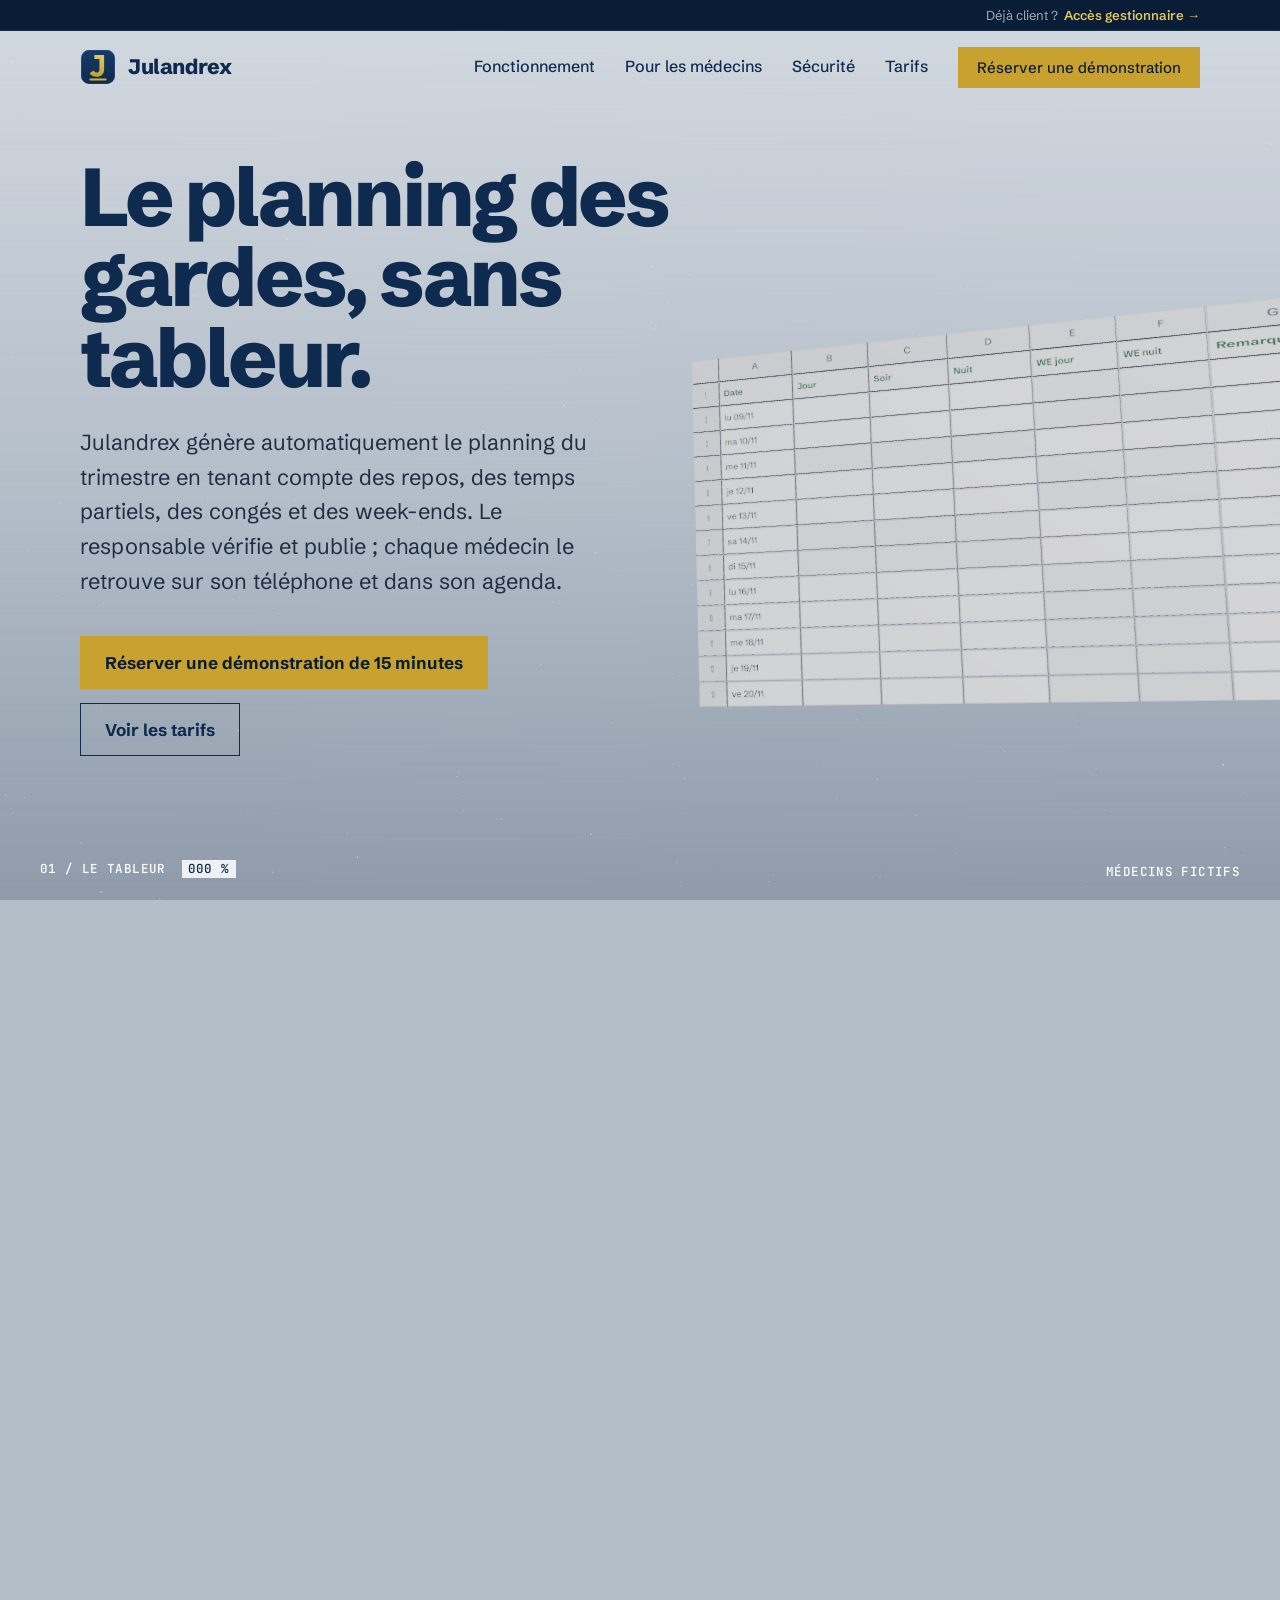
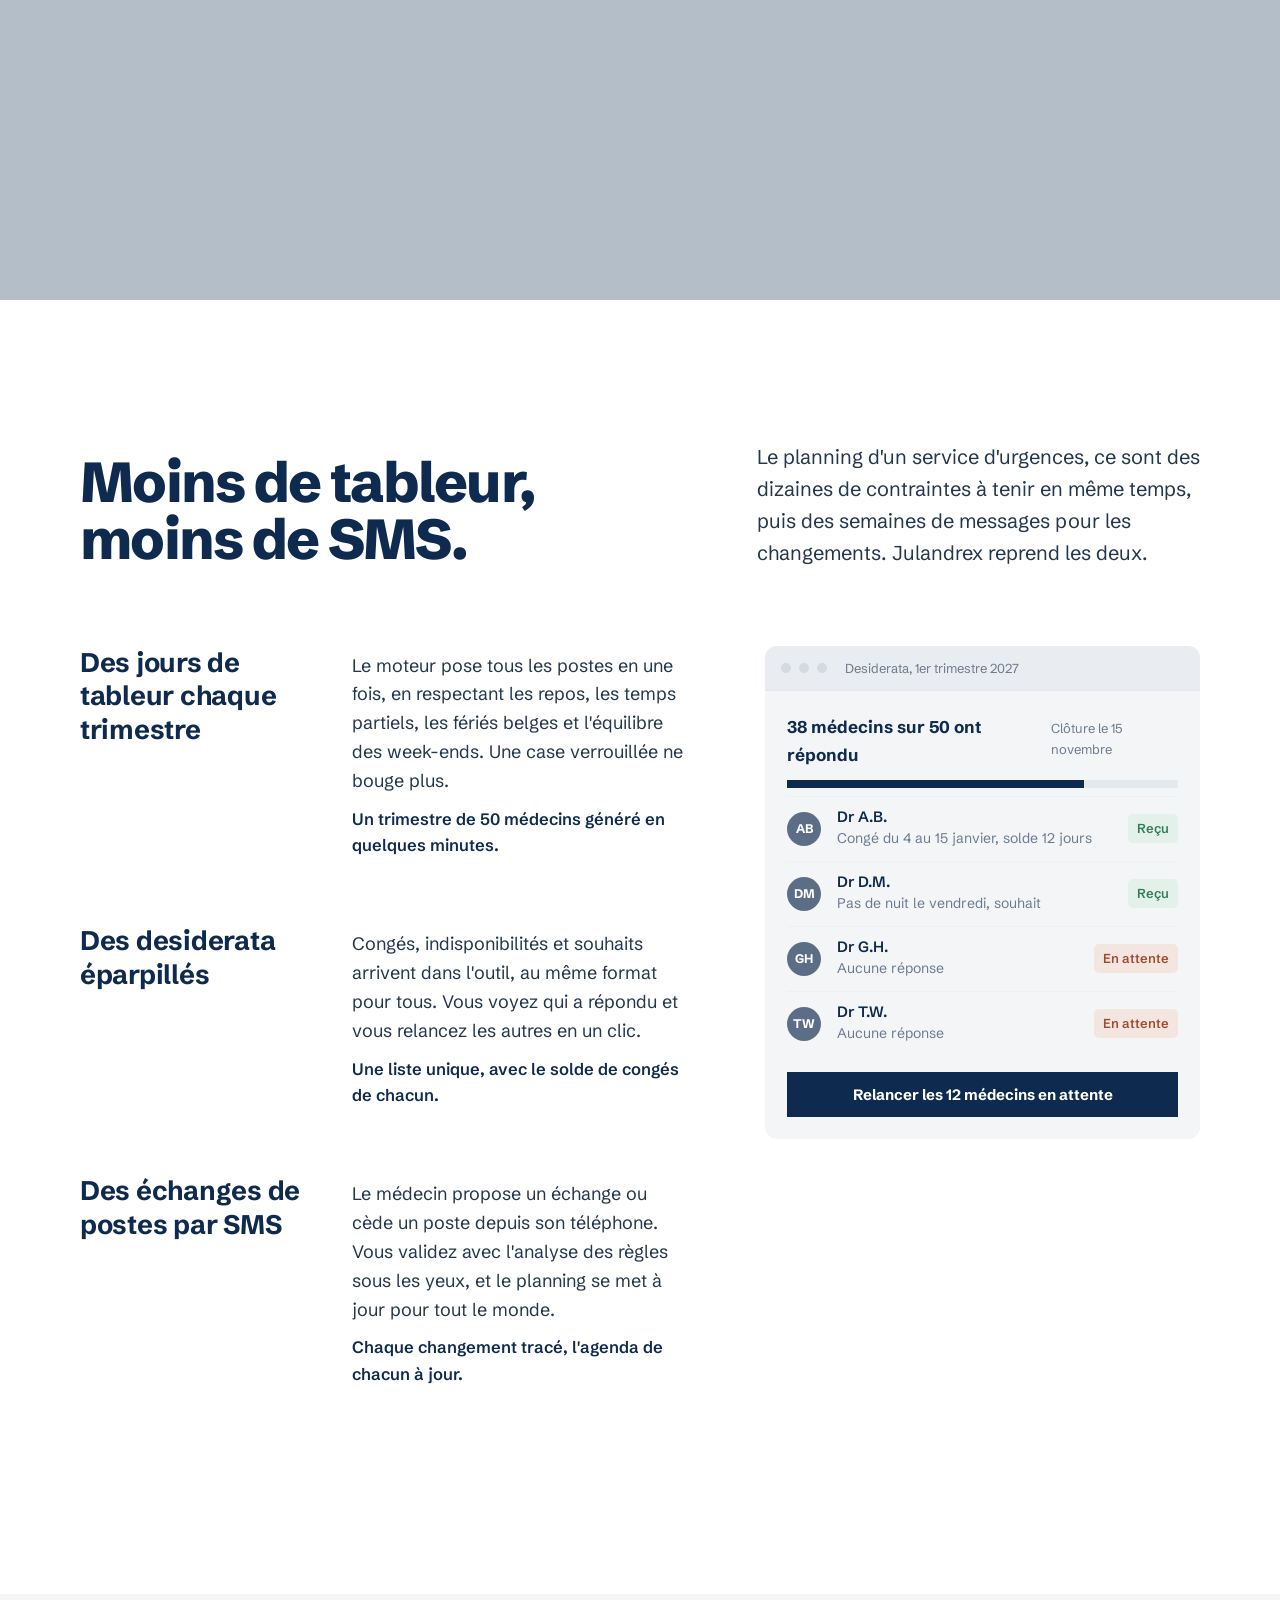
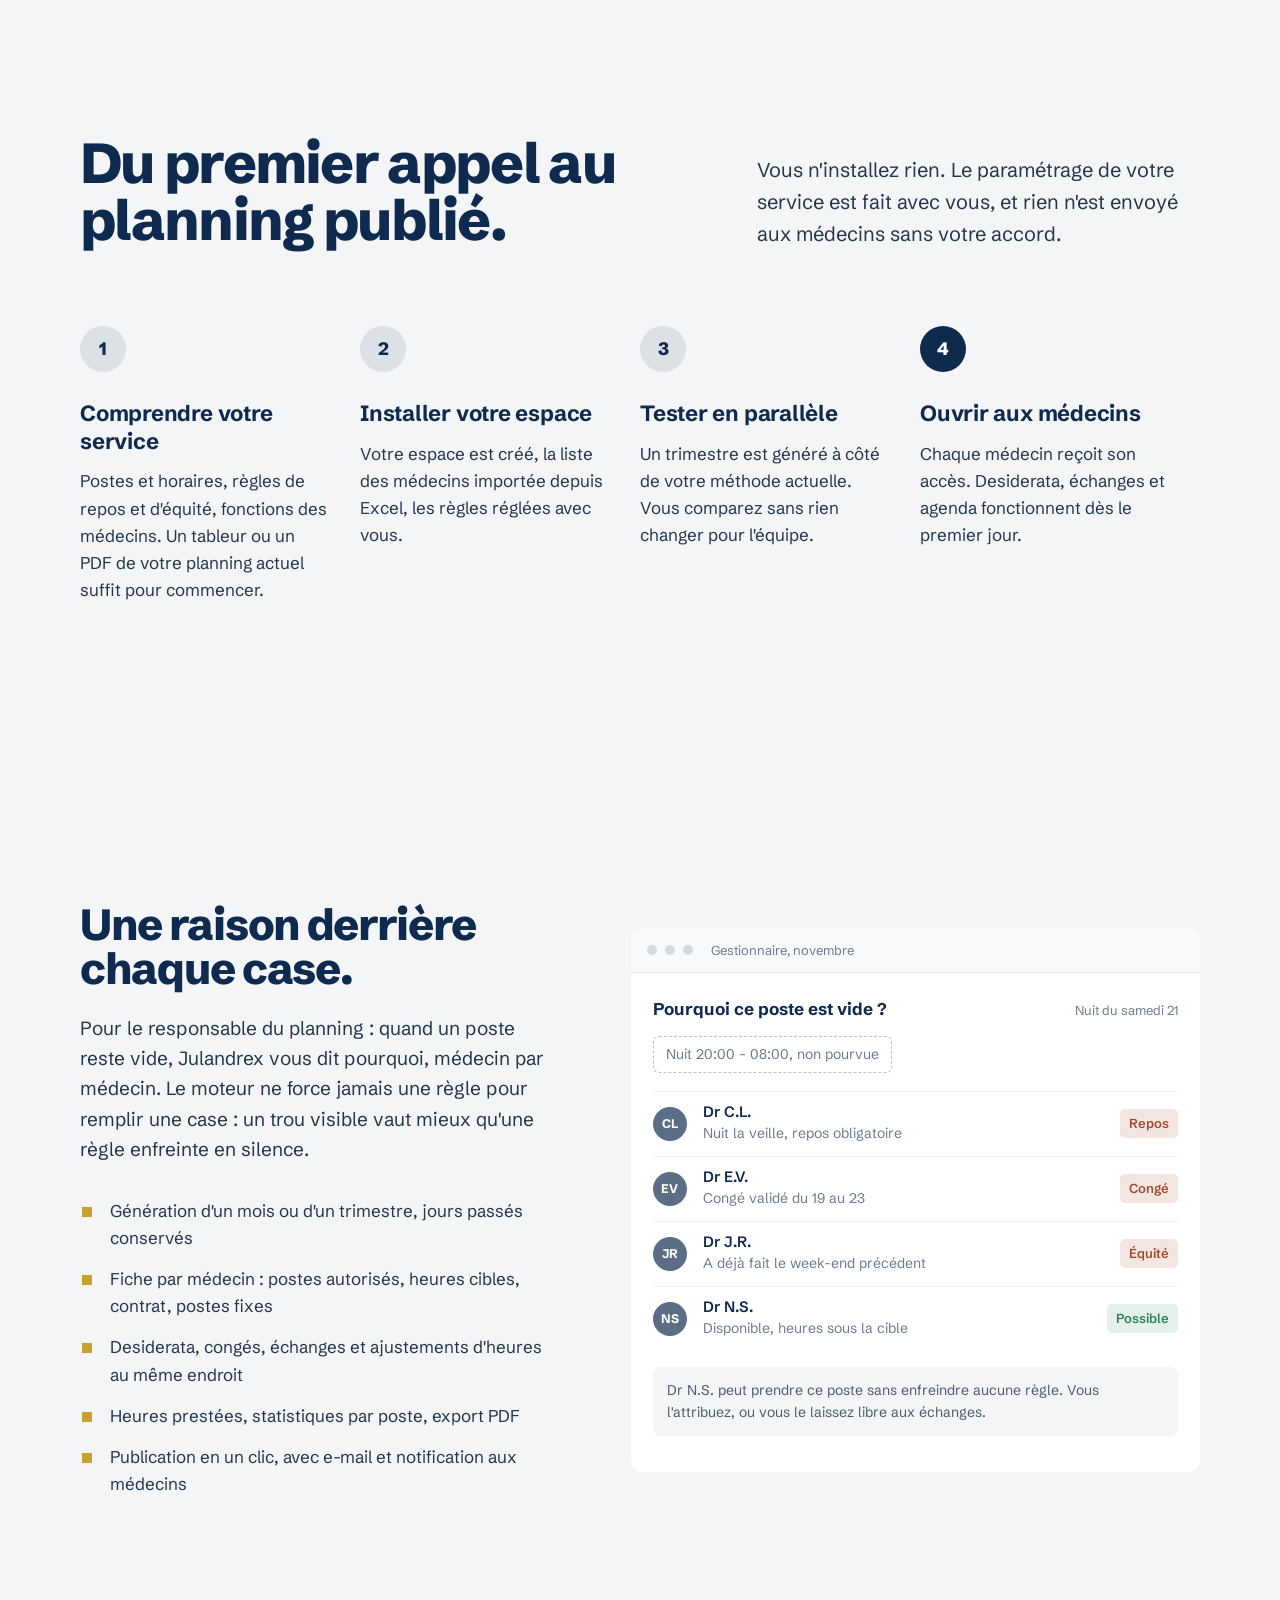
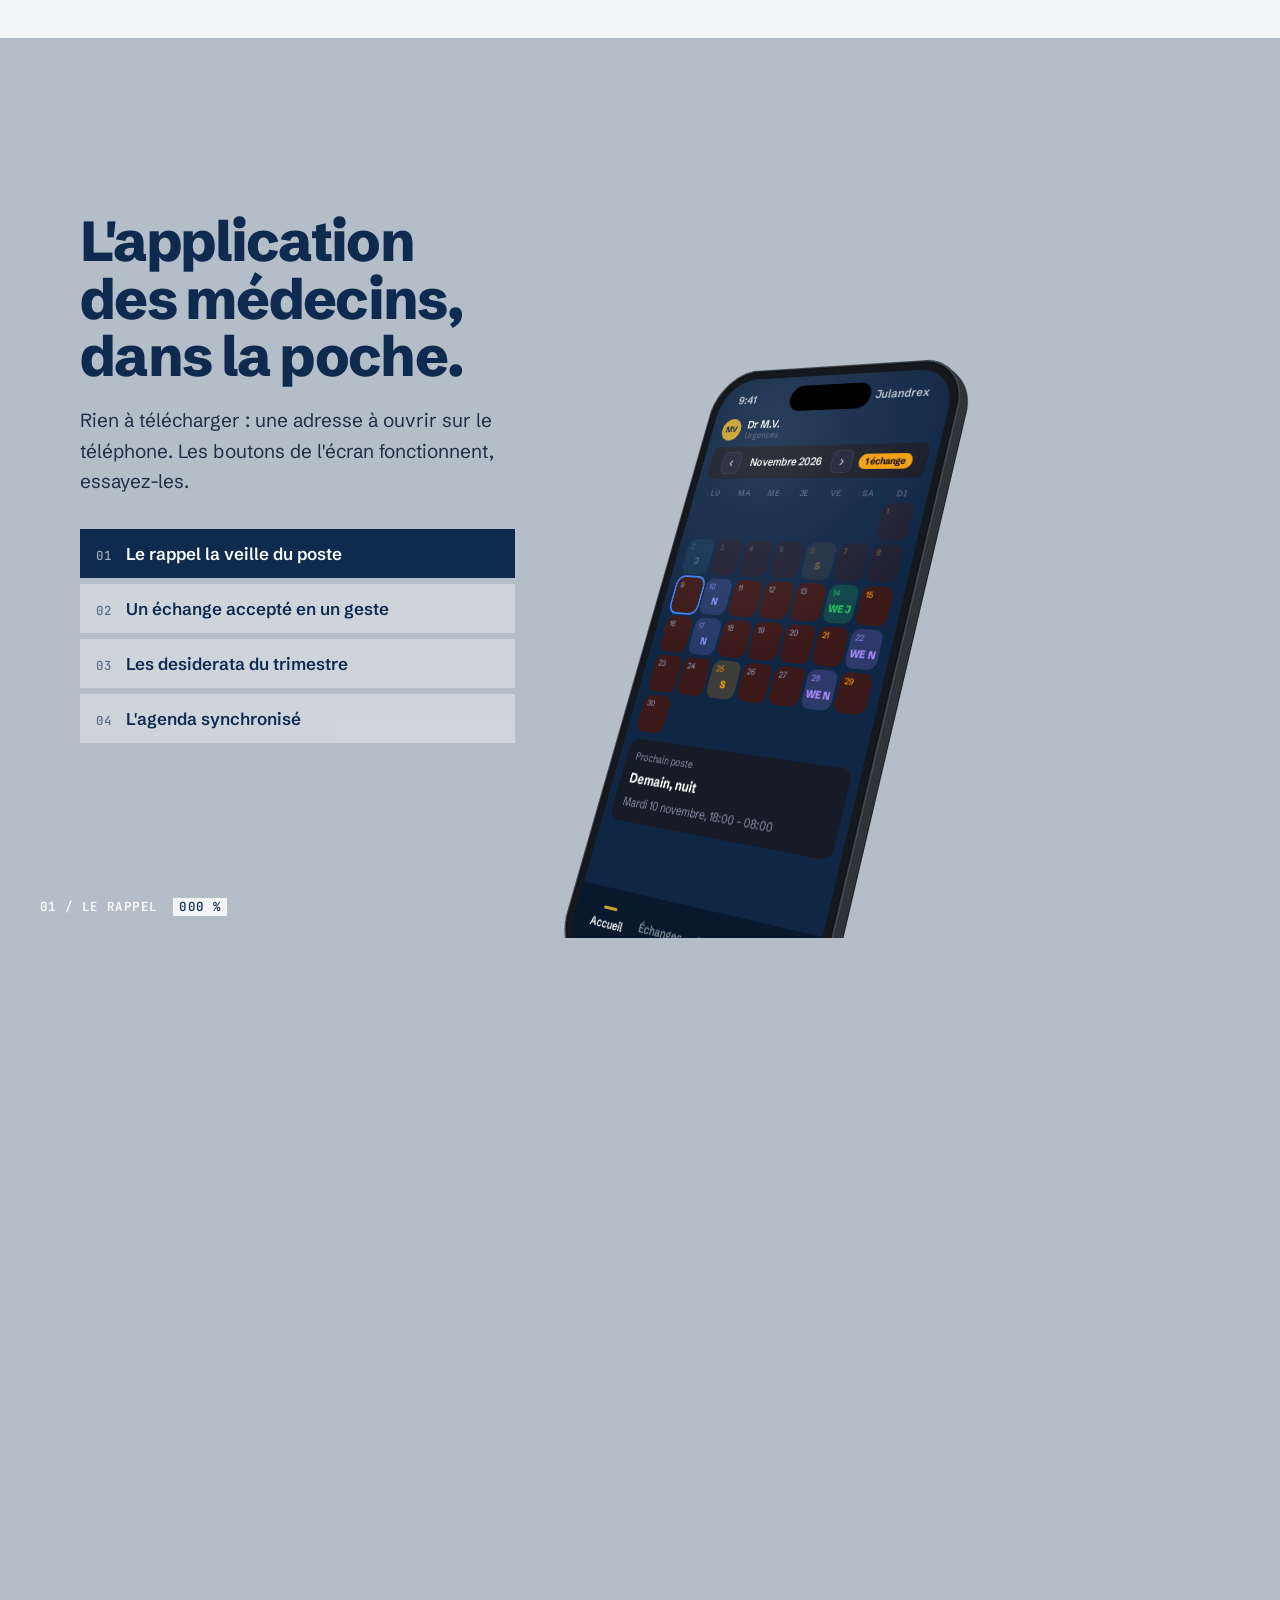
==== commit 078ef862: "Barre « Déjà client ? Accès gestionnaire » dans l'en-tête collant + lien dans le pied de page Co-Aut" ====
--- a/index.html
+++ b/index.html
@@ -20,6 +20,7 @@
 <body>
 
 <header class="entete">
+  <div class="barre-client"><div class="wrap"><span>Déjà client ?</span> <a href="https://julandrex.github.io/gestionnaire/">Accès gestionnaire <span aria-hidden="true">→</span></a></div></div>
   <div class="wrap">
     <a class="marque" href="./" aria-label="Julandrex, accueil"><img src="assets/julandrex-logo.svg" alt="" width="36" height="36">Julandrex</a>
     <button class="burger" aria-label="Menu" aria-expanded="false" aria-controls="nav"><svg viewBox="0 0 24 24" fill="none" stroke="currentColor" stroke-width="2" stroke-linecap="round"><path d="M4 7h16M4 12h16M4 17h16"/></svg></button>
@@ -451,7 +452,7 @@
     </div>
     <div>
       <h4>Produit</h4>
-      <ul><li><a href="#fonctionnement">Fonctionnement</a></li><li><a href="#securite">Sécurité</a></li><li><a href="#tarifs">Tarifs</a></li><li><a href="commander.html">Commander</a></li></ul>
+      <ul><li><a href="#fonctionnement">Fonctionnement</a></li><li><a href="#securite">Sécurité</a></li><li><a href="#tarifs">Tarifs</a></li><li><a href="commander.html">Commander</a></li><li><a href="https://julandrex.github.io/gestionnaire/">Accès gestionnaire</a></li></ul>
     </div>
     <div>
       <h4>Informations</h4>
--- a/assets/style.css
+++ b/assets/style.css
@@ -790,3 +790,23 @@
 .film-on .film-chap-centre { padding: 20px 28px 22px; }
 .film-on .film-gen #film-gen-etat, .film-on .film-remp-etat { background: rgba(10, 29, 54, .88); padding: 10px 14px; }
 .film-on .film-remp-etat { width: auto; max-width: min(90vw, 720px); }
+/* Barre « Déjà client ? Accès gestionnaire » en haut de l'en-tête collant (reste visible au défilement) */
+.barre-client { background: var(--nuit); color: rgba(255,255,255,.62); font-size: 13px; line-height: 1; border-bottom: 1px solid rgba(255,255,255,.08); }
+.barre-client .wrap { display: flex; justify-content: flex-end; align-items: center; gap: 6px; height: 30px; }
+.barre-client a { color: var(--or-clair); text-decoration: none; font-weight: 600; }
+.barre-client a:hover, .barre-client a:focus-visible { color: #fff; text-decoration: underline; text-underline-offset: 3px; }
+/* Menu mobile : ouvert juste sous l'en-tête (et non à 72 px fixes), sinon la barre le décale sur le logo en haut de page */
+@media (max-width: 900px) { .entete .nav:not(.nav-courte) { position: absolute; inset: 100% 0 auto 0; } }
+/* Avec la barre, l'en-tête fait 72 + 31 = 103 px : décalages des scènes épinglées ajustés (page d'accueil seulement) */
+html:has(.barre-client) { scroll-padding-top: 119px; }
+html:has(.barre-client) .avant .fenetre { top: 135px; }
+html.scene-on:has(.barre-client) .scene-pin { top: 103px; height: calc(100svh - 103px); }
+html.film-on:has(.barre-client) .ouverture { margin-top: -103px; }
+html.film-on:has(.barre-client) .scene-texte { top: calc(103px + 6vh); }
+html.film-on:has(.barre-client) .film-chap { top: calc(103px + 9vh); }
+html.appli-on:has(.barre-client) .appli-texte { top: calc(103px + 8vh); }
+@media (max-width: 900px) { html.appli-on:has(.barre-client) .appli-texte { top: calc(103px + 2vh); } }
+@media (max-width: 760px) {
+  html.film-on:has(.barre-client) .scene-texte { top: calc(103px + 3vh); }
+  html.film-on:has(.barre-client) .film-chap, html.film-on:has(.barre-client) .film-chap-centre { top: calc(103px + 4vh); }
+}
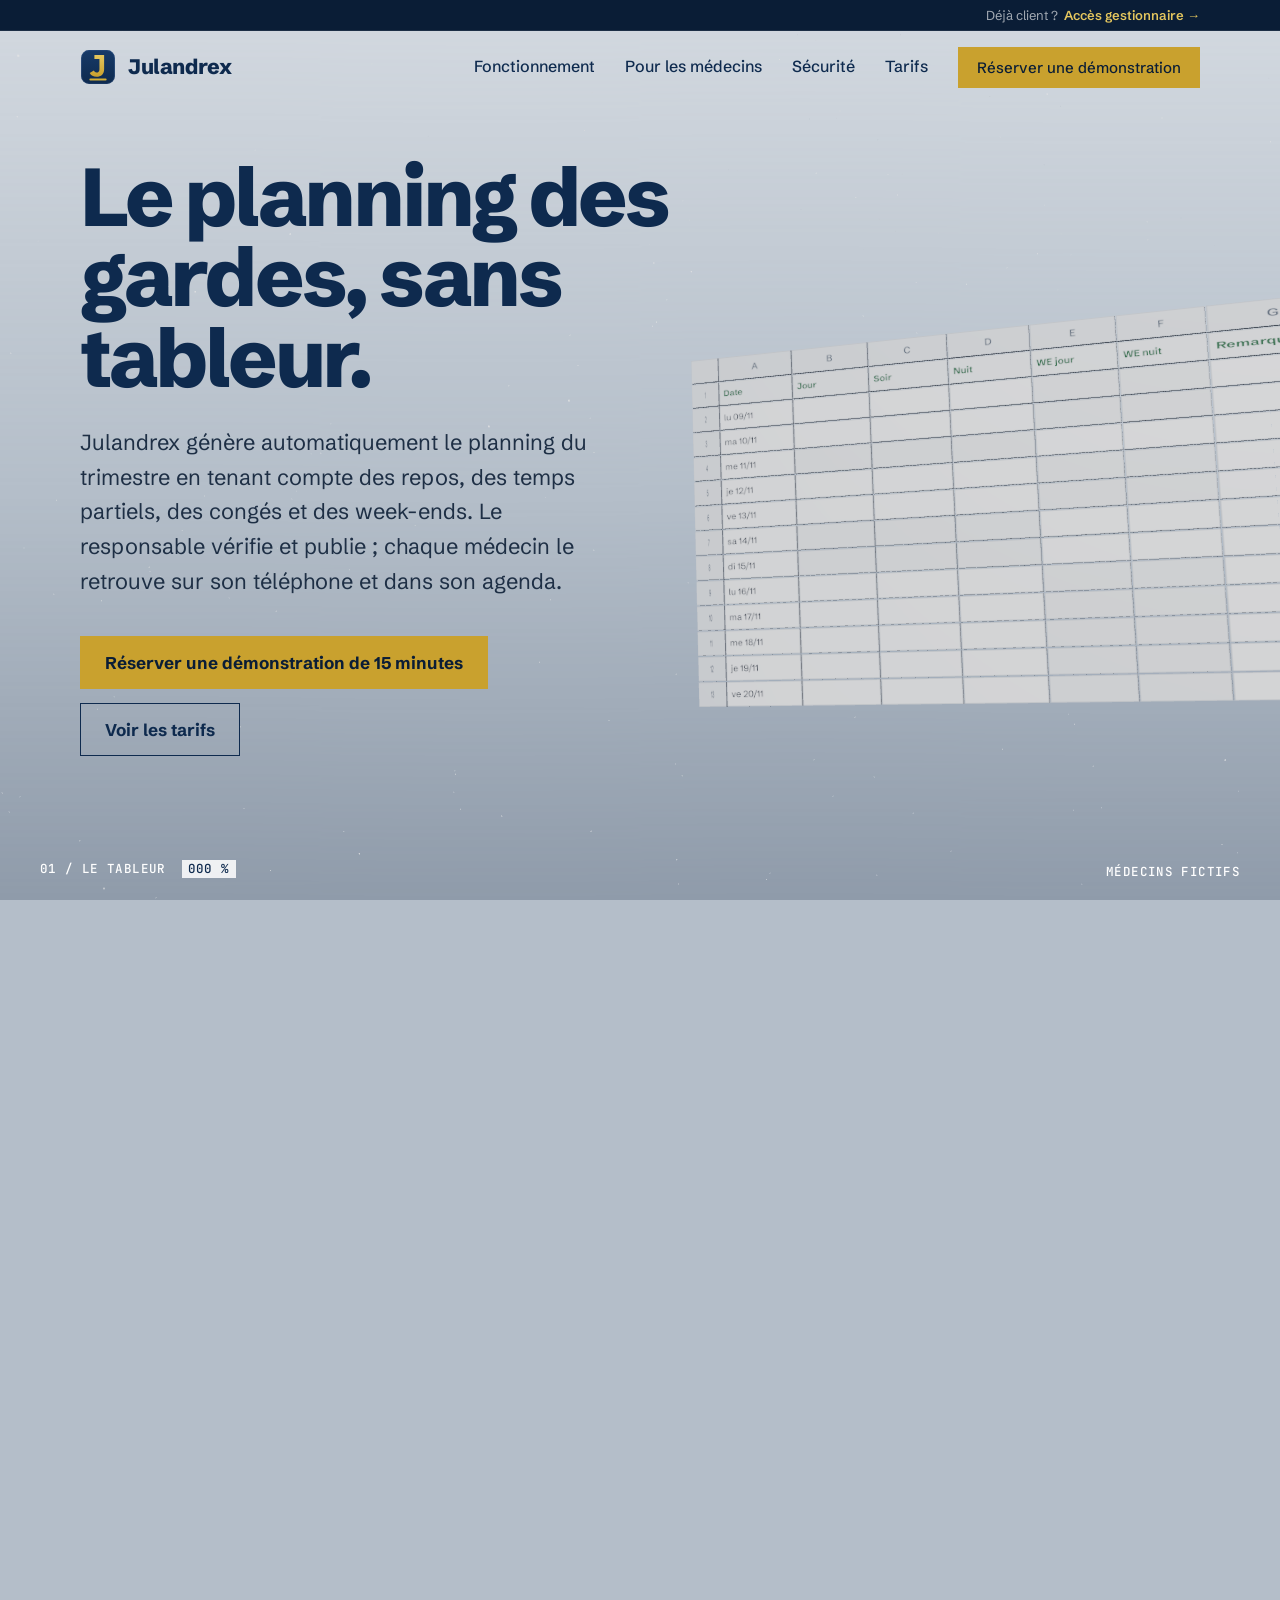
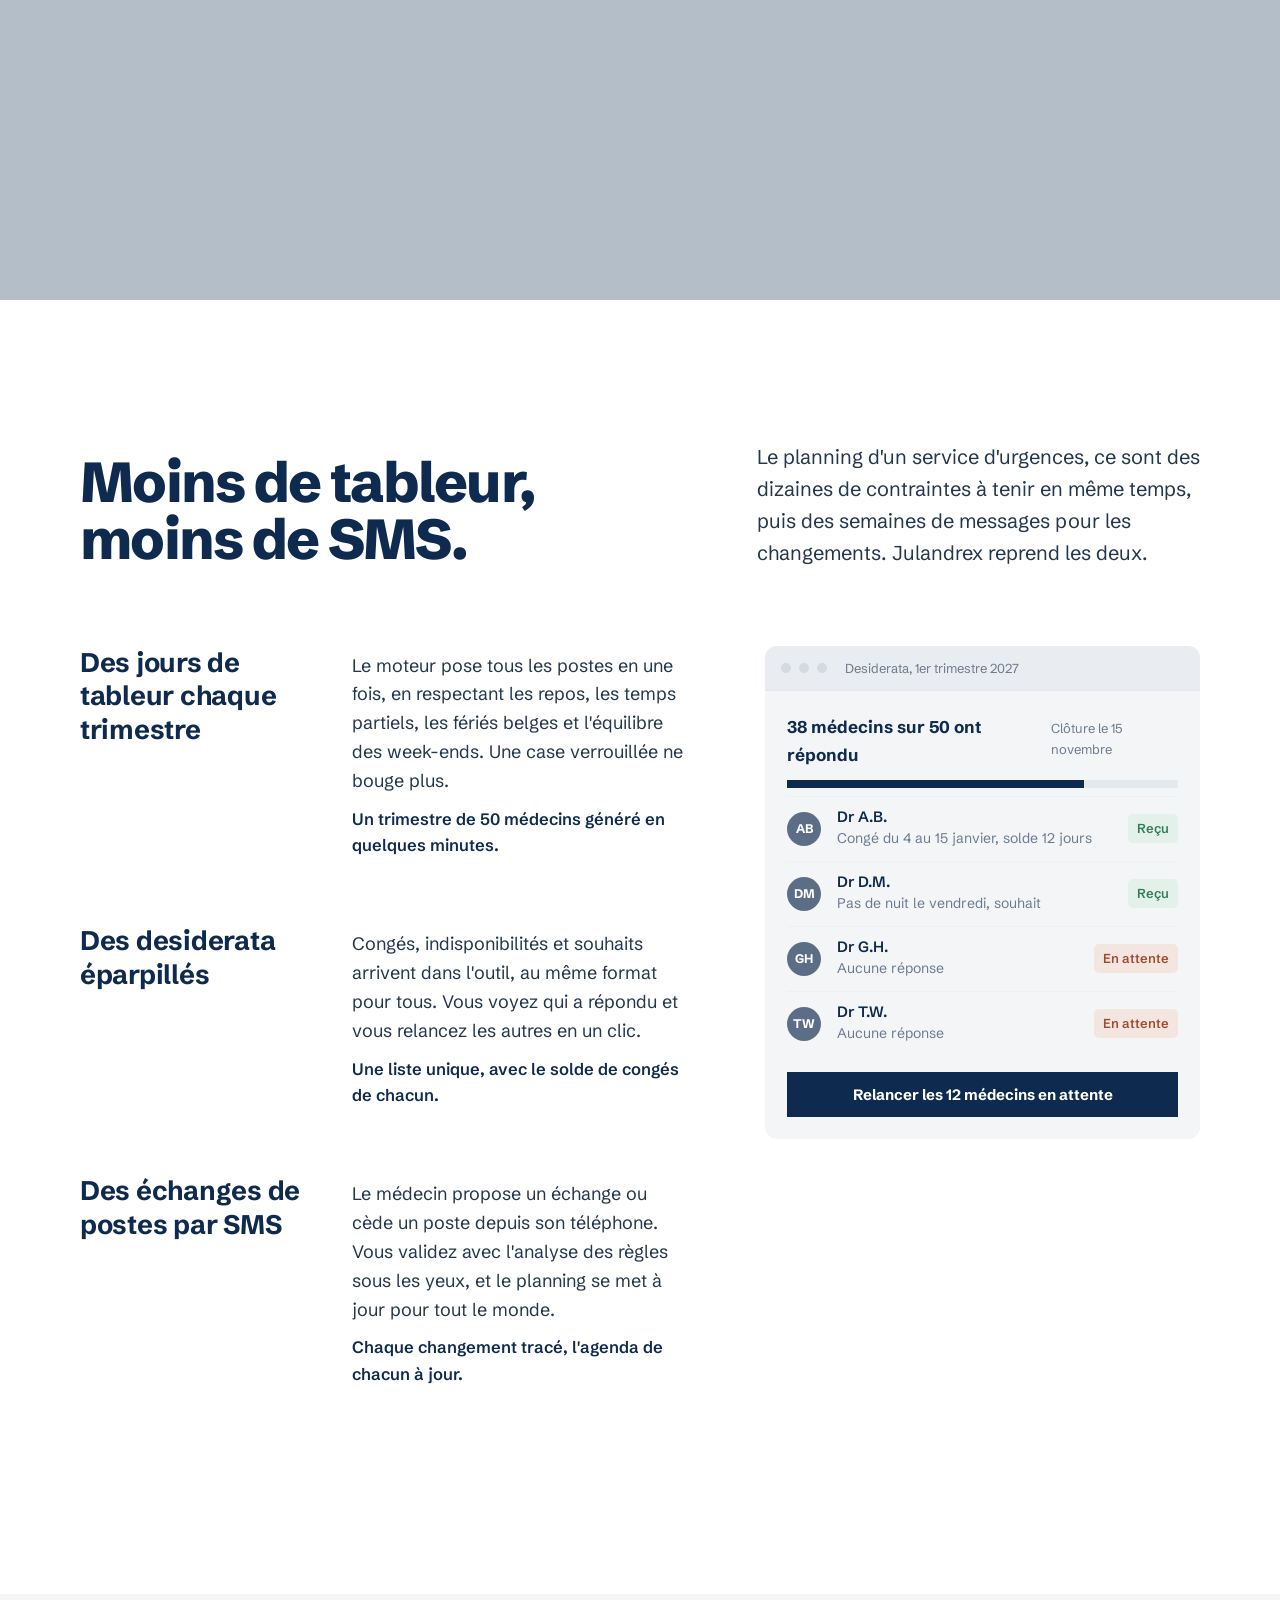
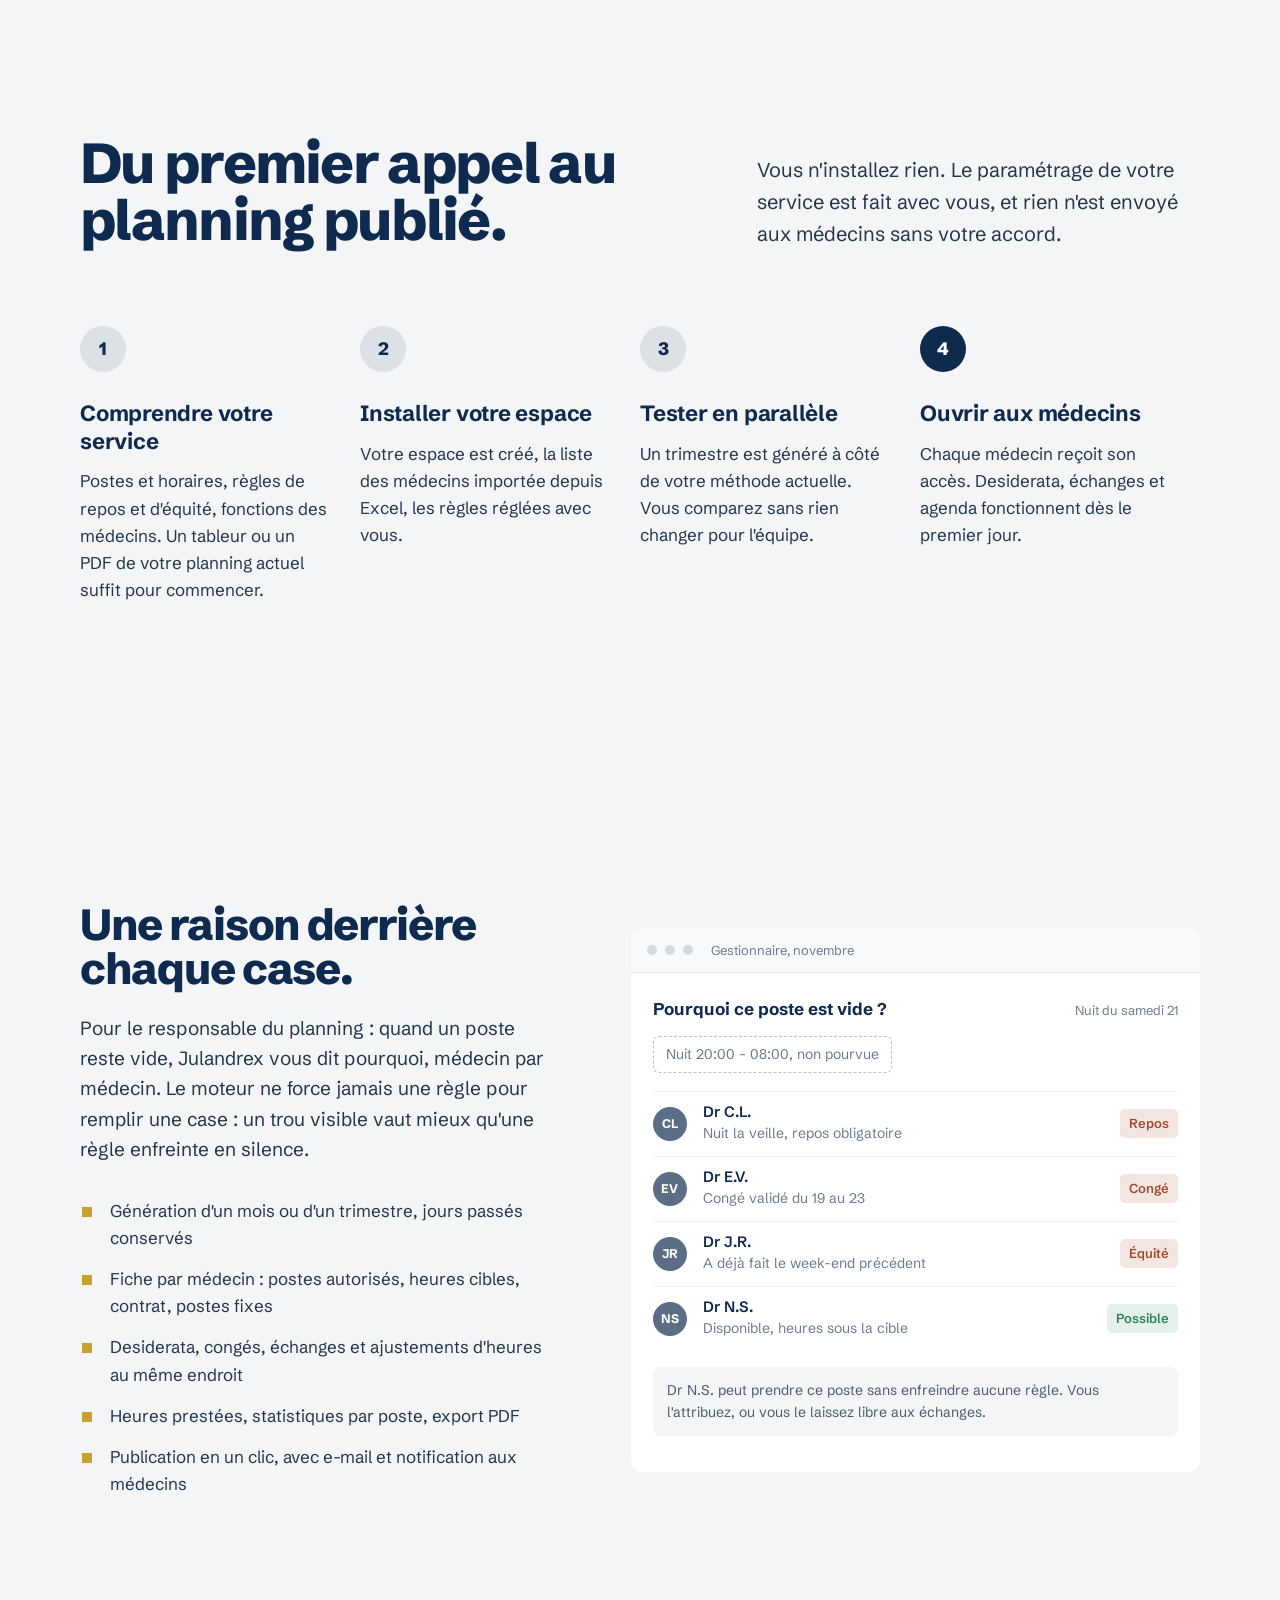
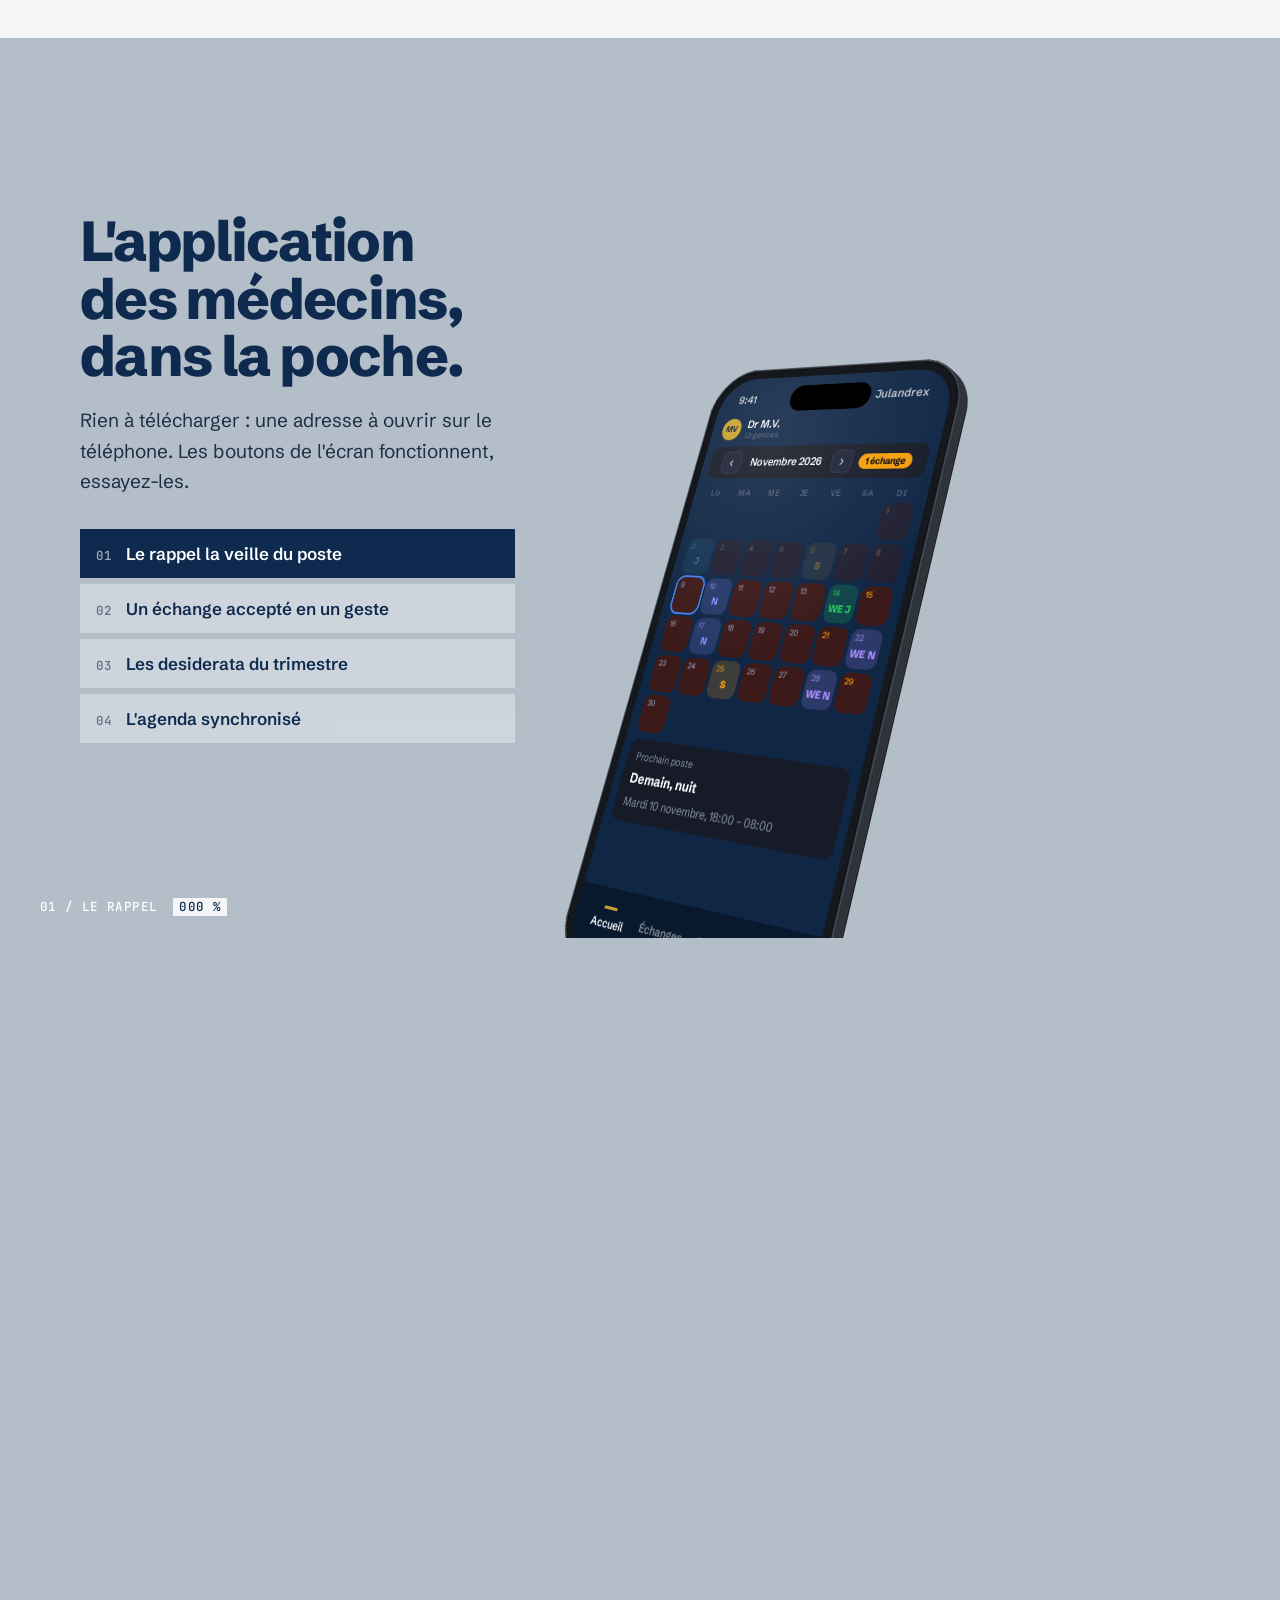
==== commit 7b0ba9b7: "Reçu imprimé sur la page merci, ticket de démonstration à l'envoi de la demande Co-Authored-By: Clau" ====
--- a/index.html
+++ b/index.html
@@ -15,6 +15,7 @@
 <link rel="apple-touch-icon" href="assets/julandrex-logo-256.png">
 <link rel="stylesheet" href="assets/fonts.css">
 <link rel="stylesheet" href="assets/style.css">
+<link rel="stylesheet" href="assets/ticket-demo.css">
 <script>document.documentElement.className = "js";</script>
 </head>
 <body>
@@ -465,6 +466,7 @@
 
 <script src="assets/config.js"></script>
 <script src="assets/site.js"></script>
+<script src="assets/ticket-demo.js"></script>
 <script src="assets/appli.js"></script>
 <script type="module" src="assets/film.js"></script>
 </body>
--- a/assets/ticket-demo.css
+++ b/assets/ticket-demo.css
@@ -0,0 +1,33 @@
+/* Ticket de démonstration : sort d'une fente, talon perforé, léger tilt au survol. */
+.billetterie { display: none; margin: 18px 0 6px; }
+.billetterie.on { display: block; }
+.billetterie-fente { height: 10px; max-width: 300px; border-radius: 5px; background: #02070f; box-shadow: inset 0 2px 3px #000, 0 6px 14px -6px rgba(10,29,54,.5); position: relative; z-index: 2; }
+.billetterie-zone { max-width: 300px; overflow: hidden; margin-top: -4px; padding-bottom: 14px; perspective: 800px; }
+.billet {
+  --p: 76%; /* position de la perforation */
+  position: relative; width: 100%; box-sizing: border-box; padding: 18px 20px 0; color: var(--encre);
+  background: #F6F4EC;
+  transform: translateY(-104%); transition: transform .5s cubic-bezier(.22,1,.36,1), box-shadow .2s;
+  -webkit-mask: radial-gradient(circle 9px at 0 var(--p), #0000 98%, #000) left / 51% 100% no-repeat, radial-gradient(circle 9px at 100% var(--p), #0000 98%, #000) right / 51% 100% no-repeat;
+          mask: radial-gradient(circle 9px at 0 var(--p), #0000 98%, #000) left / 51% 100% no-repeat, radial-gradient(circle 9px at 100% var(--p), #0000 98%, #000) right / 51% 100% no-repeat;
+  filter: drop-shadow(0 14px 18px rgba(10,29,54,.28));
+}
+.billetterie.on .billet { animation: bil-sort 1.7s linear forwards; }
+.billet-haut { display: flex; justify-content: space-between; font: 500 10px/1 "JetBrains Mono", ui-monospace, monospace; letter-spacing: .08em; text-transform: uppercase; color: #8A6D12; }
+.billet h3 { font-size: 34px; line-height: .95; letter-spacing: -.02em; margin: 22px 0 8px; color: var(--encre); }
+.billet h3 span { color: #B58A12; }
+.billet p { margin: 0; font-size: 12px; line-height: 1.4; color: #5A6B80; }
+.billet-infos { display: flex; gap: 28px; margin: 16px 0 0; padding-bottom: 20px; font: 500 15px/1.2 "JetBrains Mono", ui-monospace, monospace; }
+.billet-infos small { display: block; font-size: 9px; letter-spacing: .1em; color: #5A6B80; margin-bottom: 4px; }
+.billet-infos .long { max-width: 140px; overflow-wrap: anywhere; font-size: 13px; }
+.billet-talon { position: relative; margin: 0 -20px; padding: 18px 20px 16px; border-top: 2px dashed rgba(14,42,78,.4); }
+.billet-barres { height: 34px; background: repeating-linear-gradient(90deg, var(--encre) 0 2px, transparent 2px 4px, var(--encre) 4px 5px, transparent 5px 8px, var(--encre) 8px 11px, transparent 11px 13px); opacity: .9; }
+@media (hover: hover) and (pointer: fine) and (prefers-reduced-motion: no-preference) {
+  .billetterie.fini .billet:hover { transform: rotateX(4deg) rotateY(-5deg) translateY(-2px); }
+}
+@keyframes bil-sort {
+  0% { transform: translateY(-104%); } 14% { transform: translateY(-92%); } 22% { transform: translateY(-92%); }
+  36% { transform: translateY(-74%); } 44% { transform: translateY(-74%); } 58% { transform: translateY(-52%); } 66% { transform: translateY(-52%); }
+  80% { transform: translateY(-24%); } 88% { transform: translateY(-24%); } 100% { transform: translateY(0); }
+}
+@media (prefers-reduced-motion: reduce) { .billetterie.on .billet { animation: none; transform: none; } }
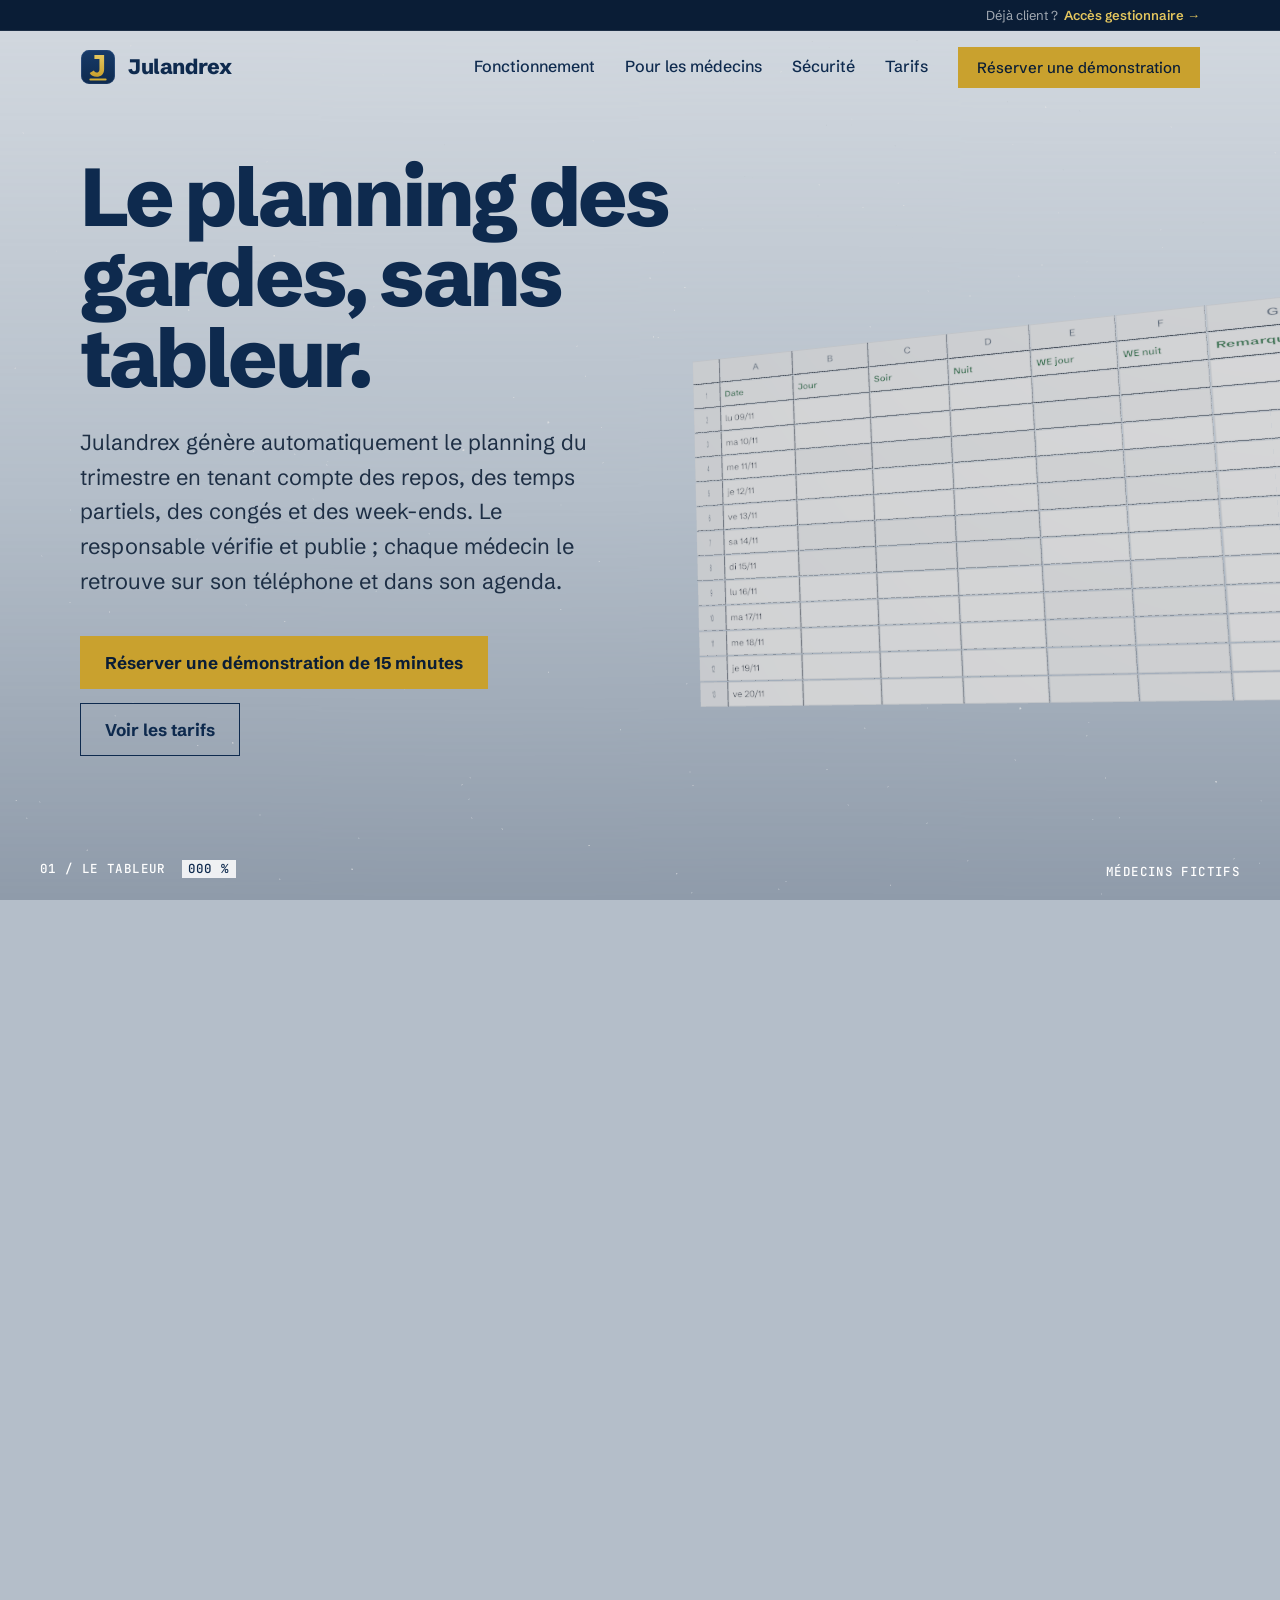
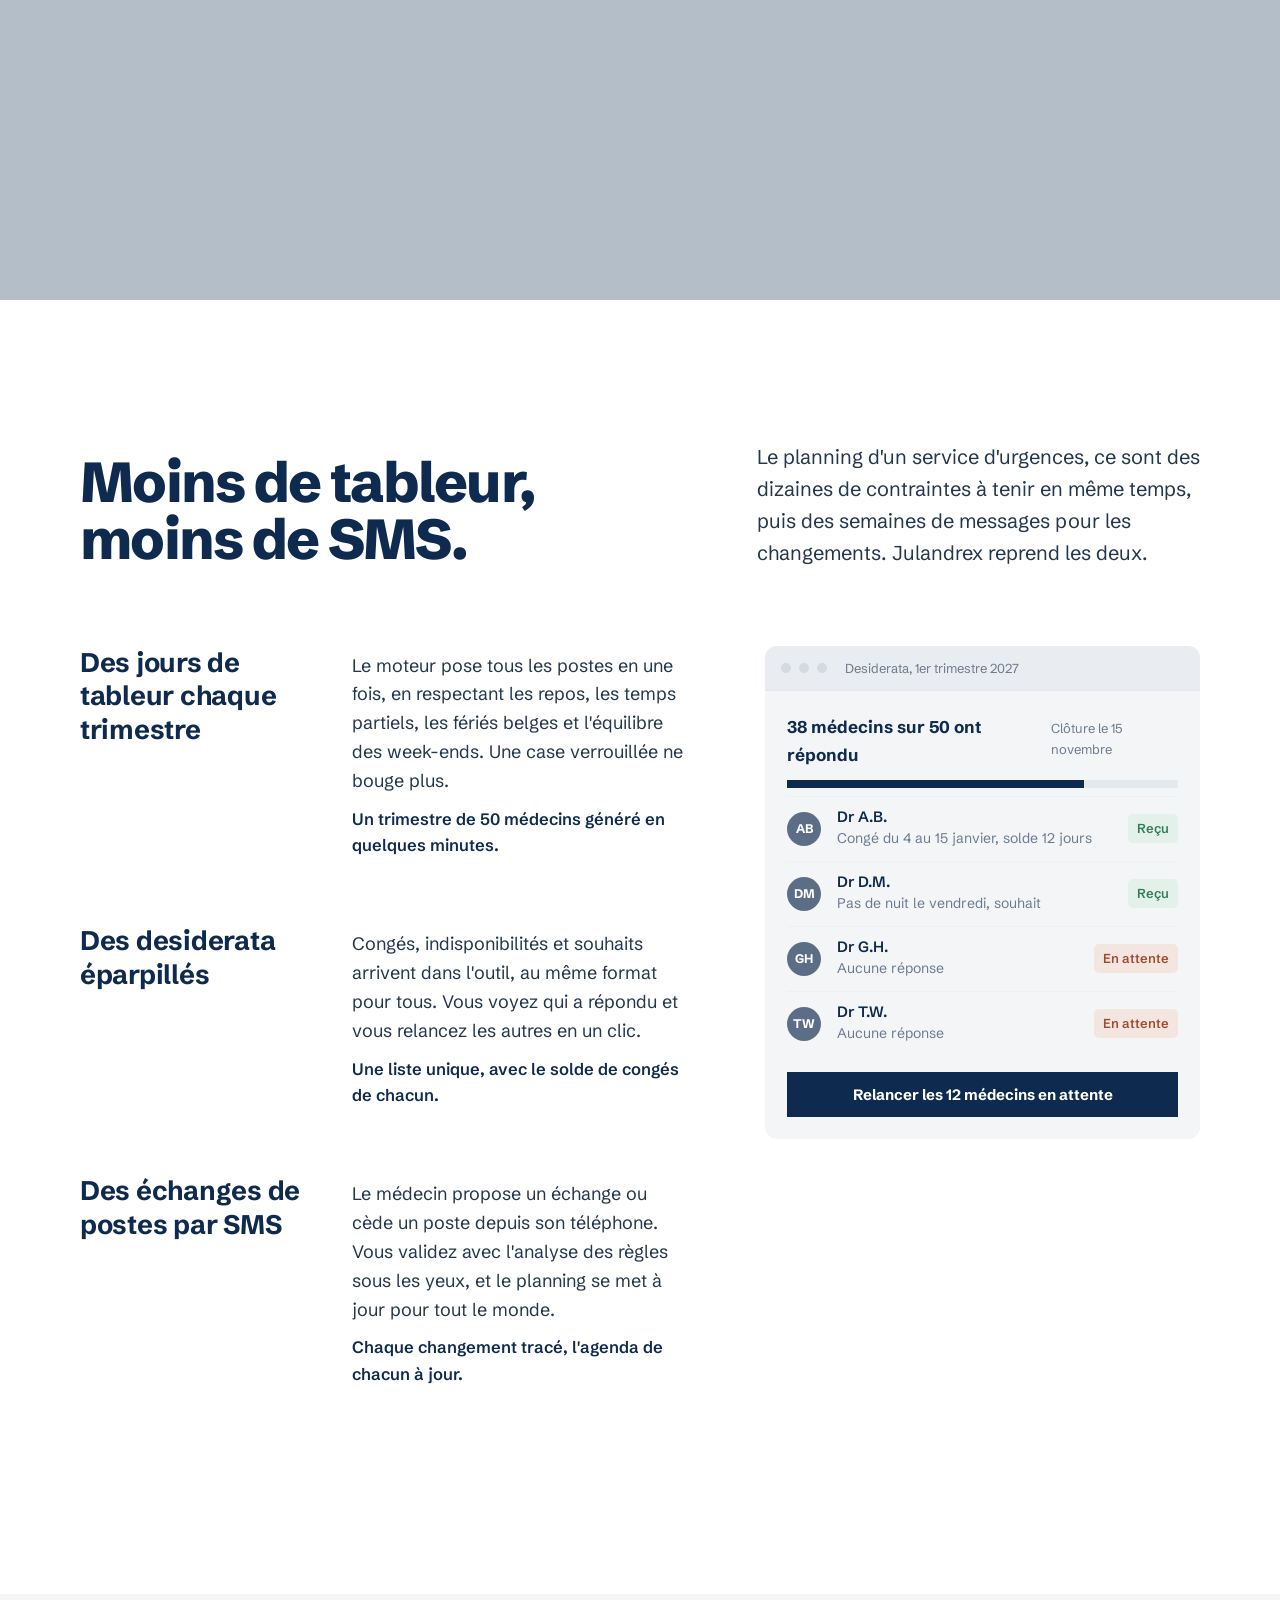
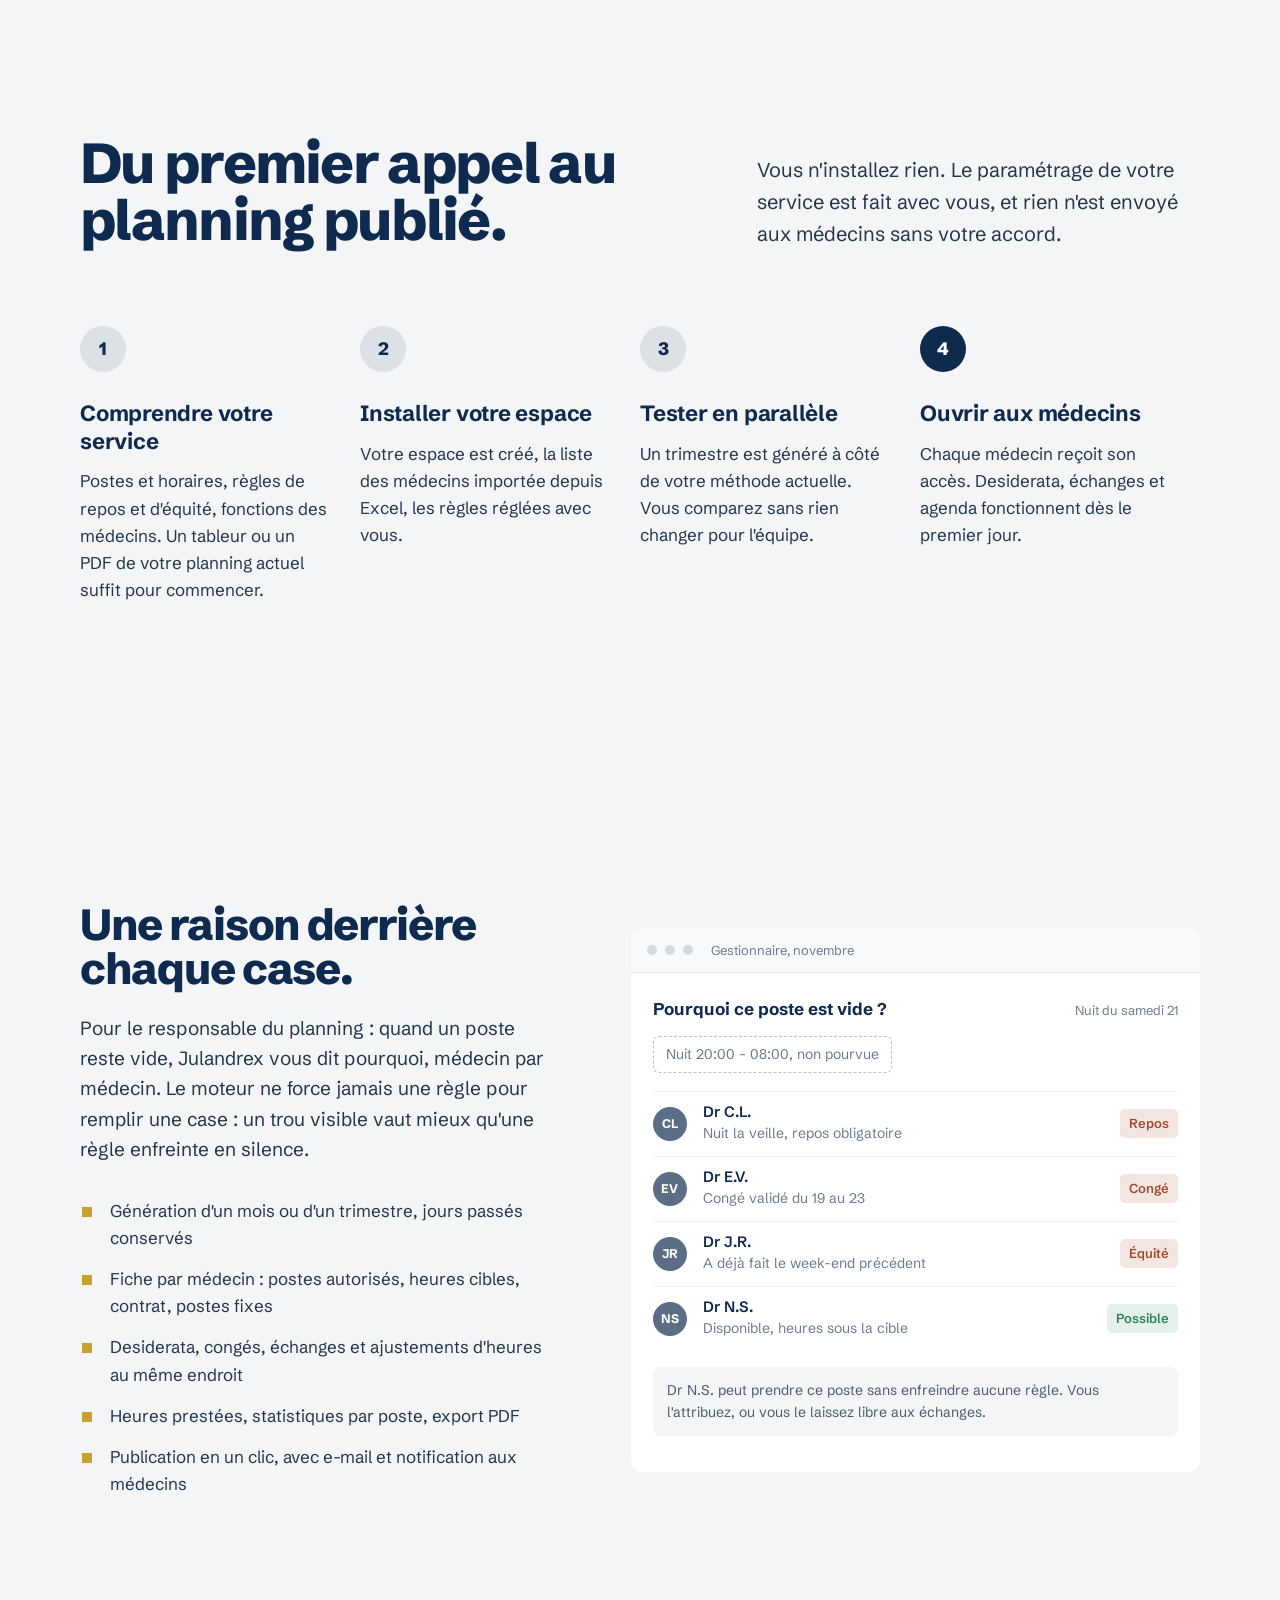
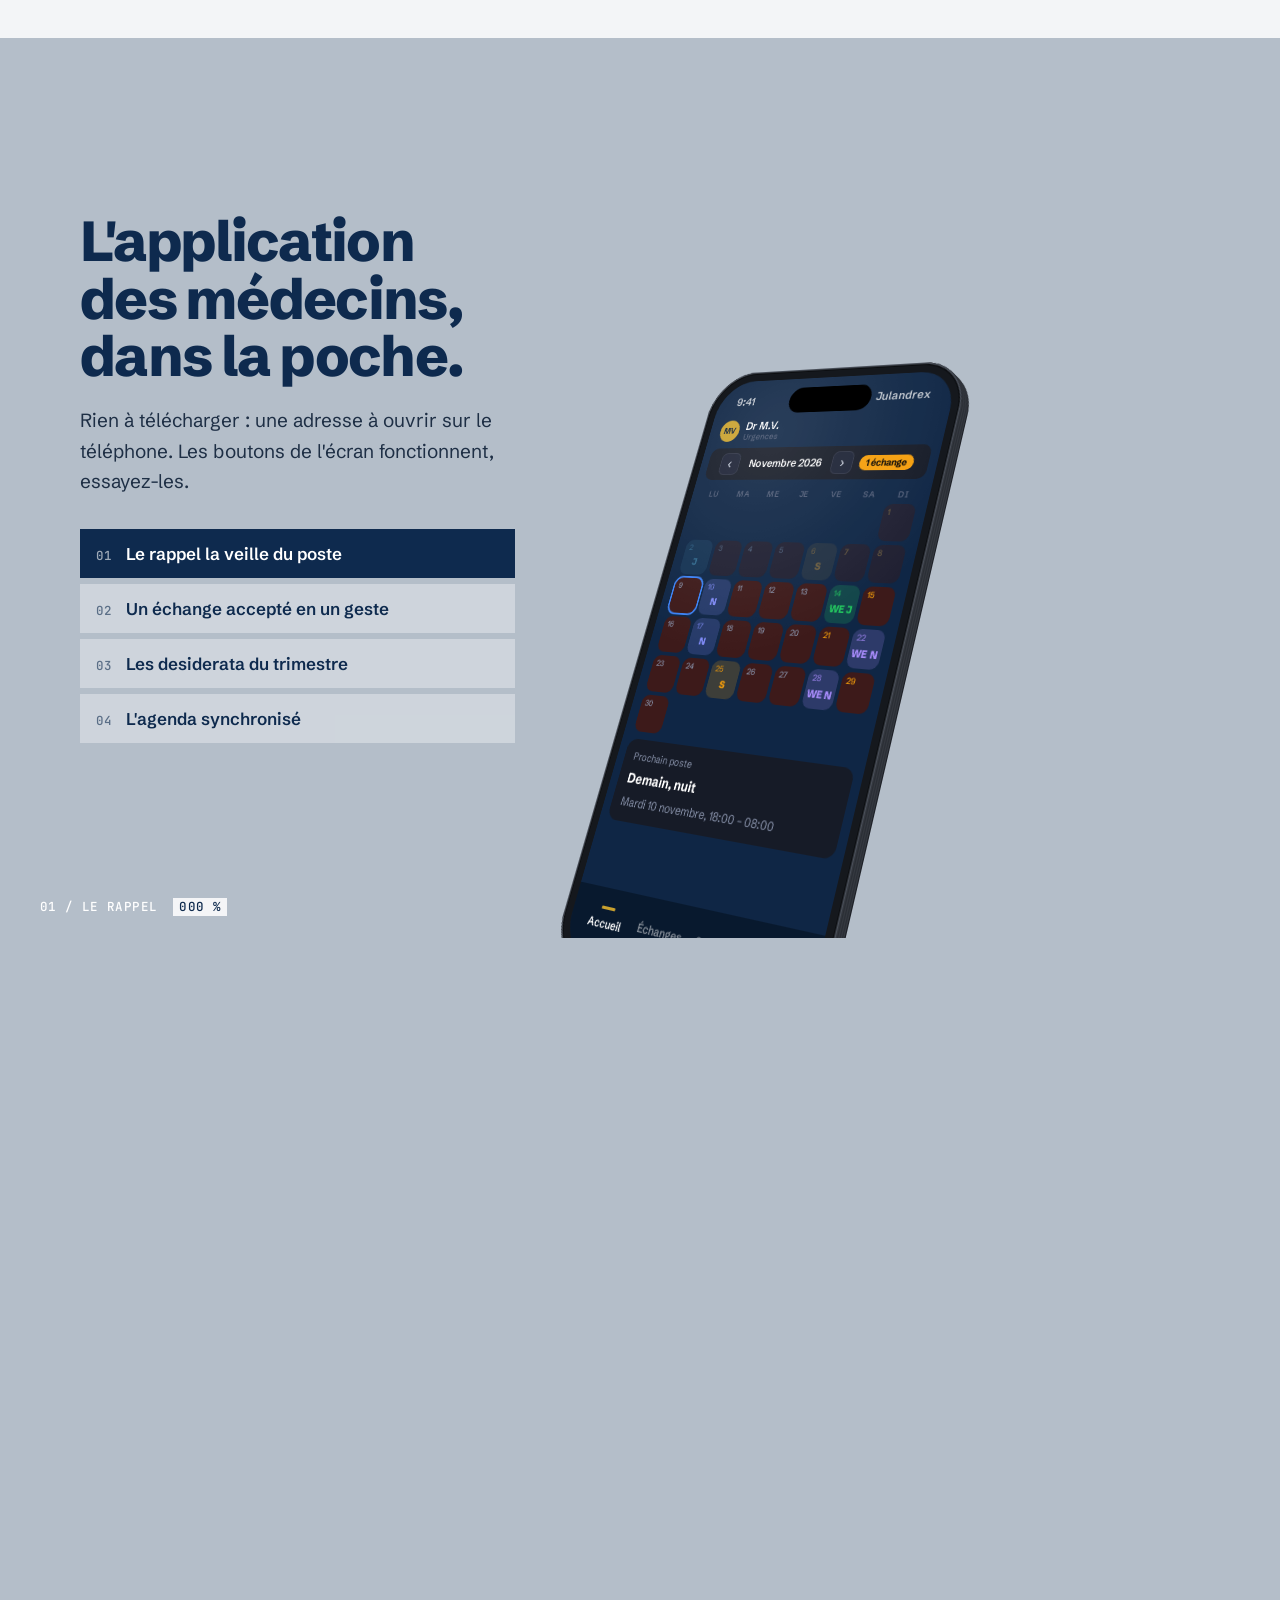
==== commit 4b3e723b: "Film : cadres arrondis et translucides, legende du chapitre 05 en haut, fenetre des remplacants au-d" ====
--- a/index.html
+++ b/index.html
@@ -437,7 +437,7 @@
       <div class="sr" aria-hidden="true"><label for="d-site">Ne pas remplir</label><input id="d-site" name="site_web" tabindex="-1" autocomplete="off"></div>
       <p class="erreur" role="alert"></p>
       <div><button class="btn btn-or" type="submit" id="btn-demo">Demander ma démonstration</button></div>
-      <p class="mention" id="demo-envoye" hidden role="status">Merci, votre demande est envoyée. Je vous rappelle sous un jour ouvrable pour fixer la démonstration.</p>
+      <p class="mention" id="demo-envoye" hidden role="status">Merci, votre demande est envoyée. Je vous contacte sous un jour ouvrable pour fixer la démonstration.</p>
       <p class="mention">Vos coordonnées servent uniquement à vous répondre. <a href="confidentialite.html">Confidentialité</a></p>
     </form>
   </div>
--- a/assets/style.css
+++ b/assets/style.css
@@ -810,3 +810,34 @@
   html.film-on:has(.barre-client) .scene-texte { top: calc(103px + 3vh); }
   html.film-on:has(.barre-client) .film-chap, html.film-on:has(.barre-client) .film-chap-centre { top: calc(103px + 4vh); }
 }
+
+/* Film : cadres arrondis et translucides ; la scène reste visible derrière eux */
+.film-on .film-chap { border-radius: 18px; background: rgba(236, 240, 245, .58); -webkit-backdrop-filter: blur(8px) saturate(1.15); backdrop-filter: blur(8px) saturate(1.15); }
+.film-on .film-remp { border-radius: 16px; background: rgba(255, 255, 255, .8); -webkit-backdrop-filter: blur(8px); backdrop-filter: blur(8px); }
+.film-on .film-remp li { border-top-color: rgba(14, 42, 78, .08); }
+.film-remp-btn { border-radius: 10px; }
+.film-remp em { border-radius: 6px; }
+.film-on .film-gen #film-gen-etat, .film-on .film-remp-etat { border-radius: 12px; background: rgba(10, 29, 54, .55); -webkit-backdrop-filter: blur(8px); backdrop-filter: blur(8px); }
+.film-gen-btn { border-radius: 12px; }
+.film-on .film-bulle { border-radius: 8px; }
+@media (min-width: 761px) {
+  .film-on .film-chap { max-width: min(500px, 38vw); }
+  .film-on .film-chap-centre { max-width: 600px; margin-left: -300px; }
+  .film-on .film-chap[data-phase="5"] { max-width: min(460px, 36vw); }
+}
+/* Le cadre du chapitre 05 reste en bas, même avec la barre « Déjà client ? » */
+html.film-on:has(.barre-client) .film-chap[data-phase="5"] { top: auto; }
+/* Fenêtre des remplaçants plus compacte */
+.film-on .film-remp { width: 280px; padding: 12px 14px 12px; font-size: 13px; }
+.film-on .film-remp-titre { font-size: 15px; }
+.film-on .film-remp-sous { margin: 2px 0 6px; }
+.film-on .film-remp li { padding: 5px 0; gap: 8px; grid-template-columns: 28px 1fr auto; }
+.film-on .film-remp .av { width: 26px; height: 26px; font-size: 10.5px; }
+.film-on .film-remp ul { margin-bottom: 8px; }
+.film-on .film-remp-btn { padding: 9px; }
+/* Chapitre 05 : légende en haut, au-dessus du planning qui descend */
+@media (min-width: 761px) {
+  html.film-on .film-chap[data-phase="5"], html.film-on:has(.barre-client) .film-chap[data-phase="5"] { top: calc(103px + 3vh); bottom: auto; left: 50%; margin-left: -270px; max-width: 540px; text-align: center; padding: 16px 24px 18px; }
+  .film-on .film-chap[data-phase="5"] .film-grand { font-size: clamp(26px, 2.6vw, 38px); margin-bottom: 8px; }
+  .film-on .film-chap[data-phase="5"] .film-petit { font-size: 16px; margin: 0 auto; }
+}
